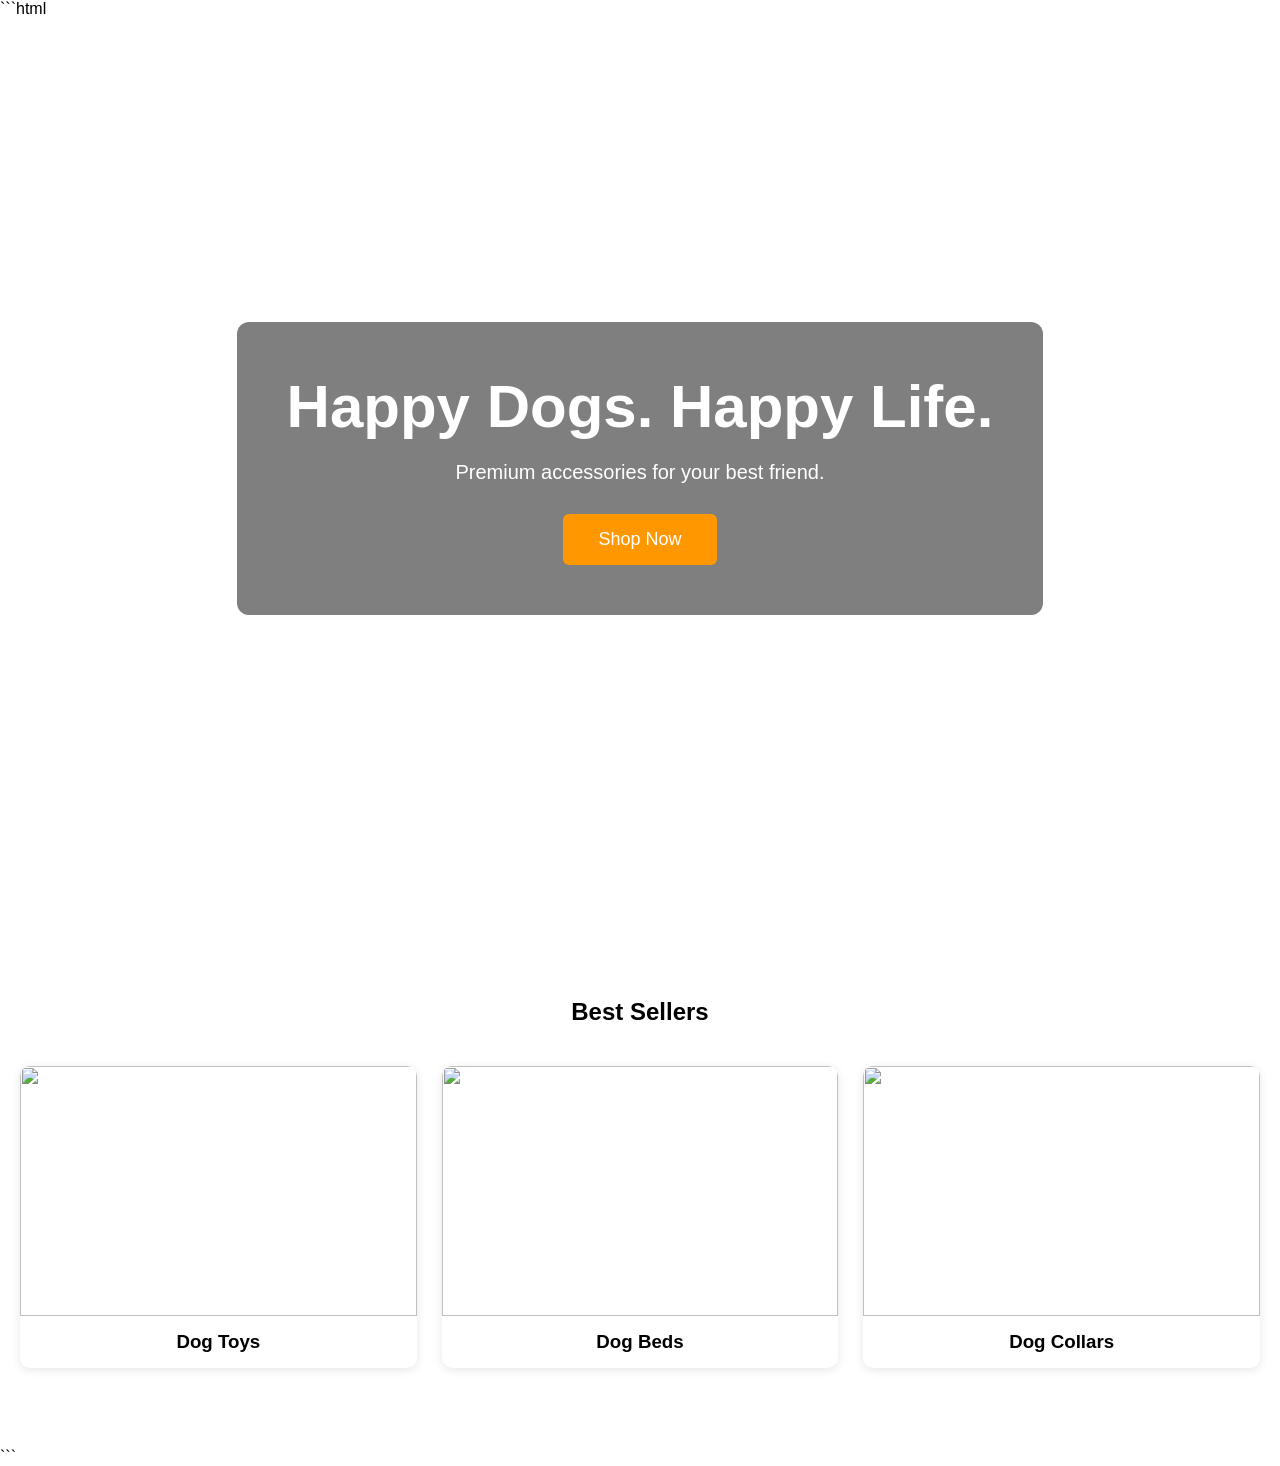
==== index.html @ 077e3bf2 "first commit" ====
```html
<!DOCTYPE html>
<html>
<head>
<meta charset="UTF-8">
<meta name="viewport" content="width=device-width, initial-scale=1.0">
<title>PawPerfect - Premium Dog Accessories</title>

<style>
*{
    margin:0;
    padding:0;
    box-sizing:border-box;
    font-family:Arial,sans-serif;
}

.hero{
    height:100vh;
    background:url('https://images.unsplash.com/photo-1517849845537-4d257902454a?w=1600') center/cover;
    display:flex;
    align-items:center;
    justify-content:center;
    text-align:center;
    color:white;
}

.overlay{
    background:rgba(0,0,0,.5);
    padding:50px;
    border-radius:12px;
}

h1{
    font-size:60px;
    margin-bottom:20px;
}

p{
    font-size:20px;
    margin-bottom:30px;
}

.btn{
    display:inline-block;
    padding:15px 35px;
    background:#ff9800;
    color:white;
    text-decoration:none;
    border-radius:6px;
    font-size:18px;
}

.products{
    padding:80px 20px;
    text-align:center;
}

.grid{
    display:grid;
    grid-template-columns:repeat(auto-fit,minmax(280px,1fr));
    gap:25px;
    margin-top:40px;
}

.card{
    box-shadow:0 2px 10px rgba(0,0,0,.1);
    border-radius:10px;
    overflow:hidden;
}

.card img{
    width:100%;
    height:250px;
    object-fit:cover;
}

.card h3{
    padding:15px;
}
</style>
</head>

<body>

<section class="hero">
    <div class="overlay">
        <h1>Happy Dogs. Happy Life.</h1>
        <p>Premium accessories for your best friend.</p>

        <!-- Replace with Shopify Product URL -->
        <a class="btn" href="https://YOURSTORE.myshopify.com/products/dog-bed">
            Shop Now
        </a>
    </div>
</section>

<section class="products">
    <h2>Best Sellers</h2>

    <div class="grid">

        <div class="card">
            <img src="https://images.unsplash.com/photo-1587300003388-59208cc962cb?w=800">
            <h3>Dog Toys</h3>
        </div>

        <div class="card">
            <img src="https://images.unsplash.com/photo-1518717758536-85ae29035b6d?w=800">
            <h3>Dog Beds</h3>
        </div>

        <div class="card">
            <img src="https://images.unsplash.com/photo-1548199973-03cce0bbc87b?w=800">
            <h3>Dog Collars</h3>
        </div>

    </div>
</section>

</body>
</html>
```
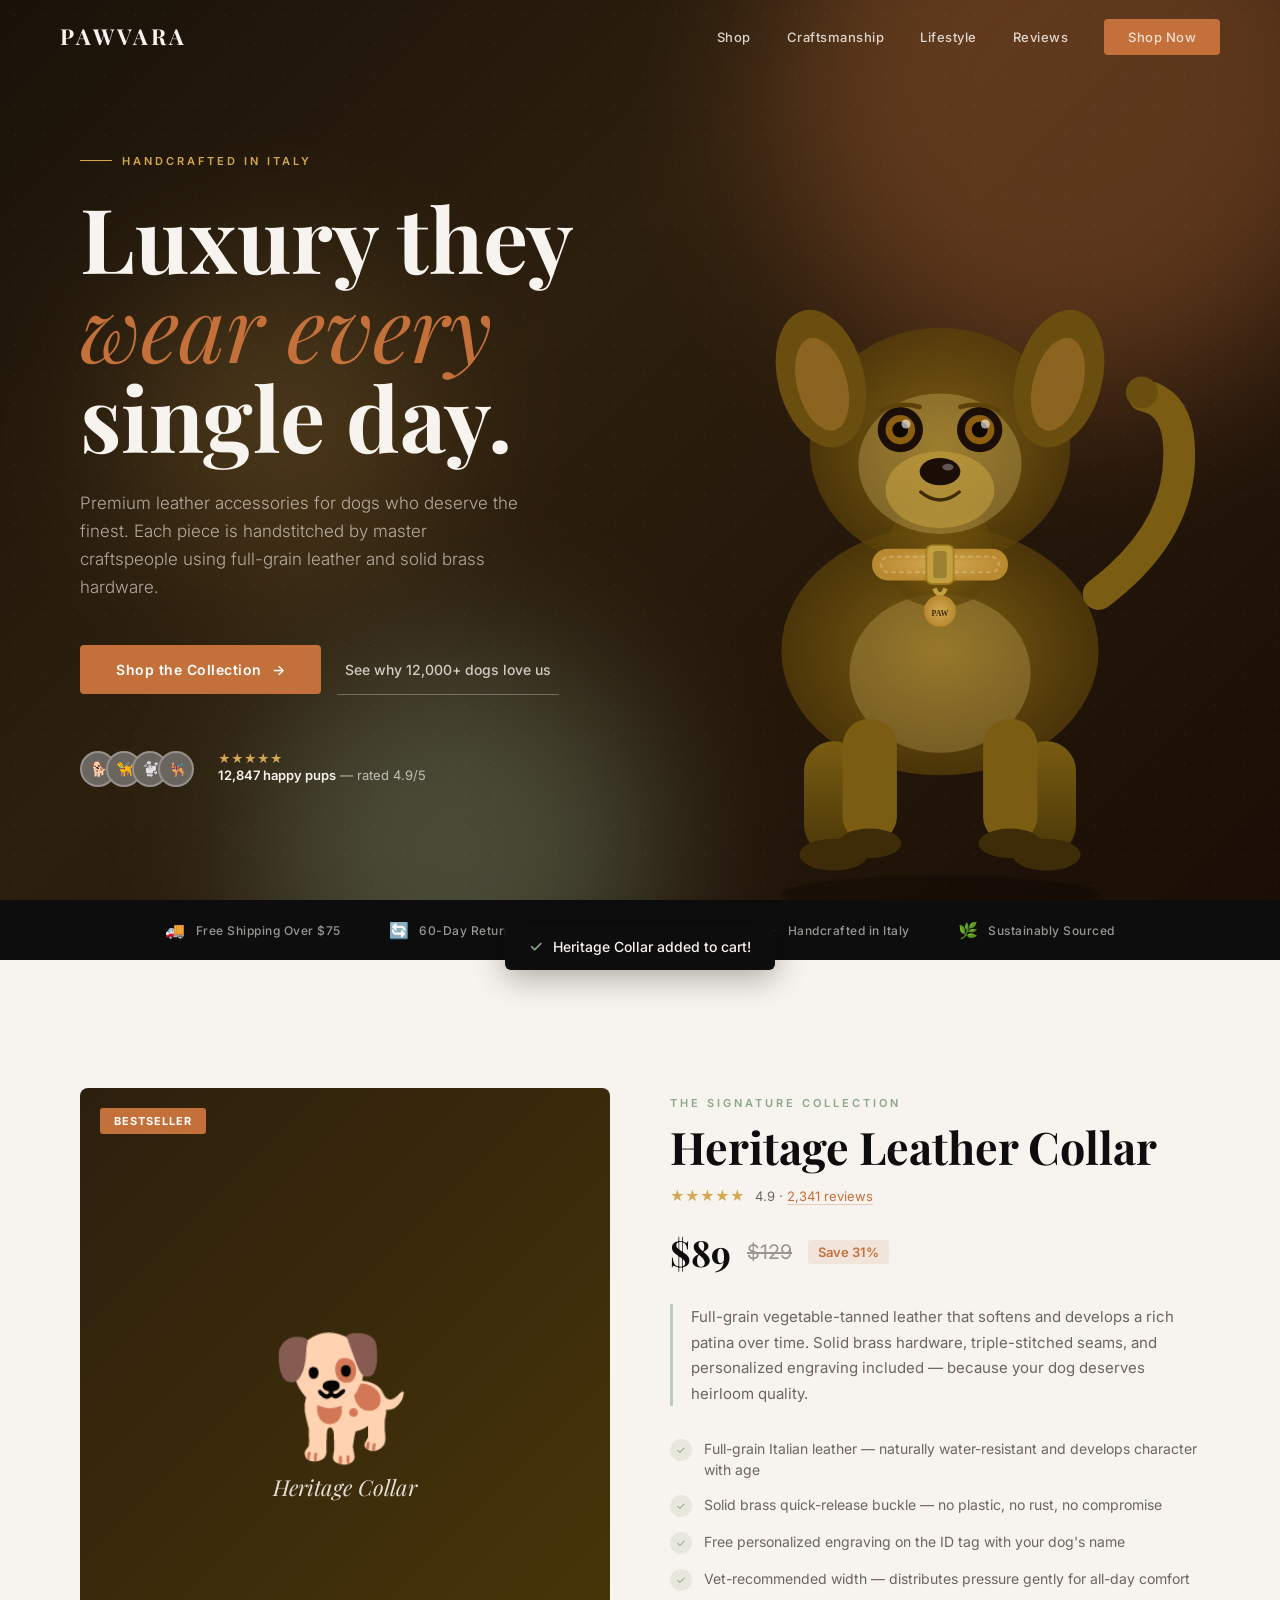
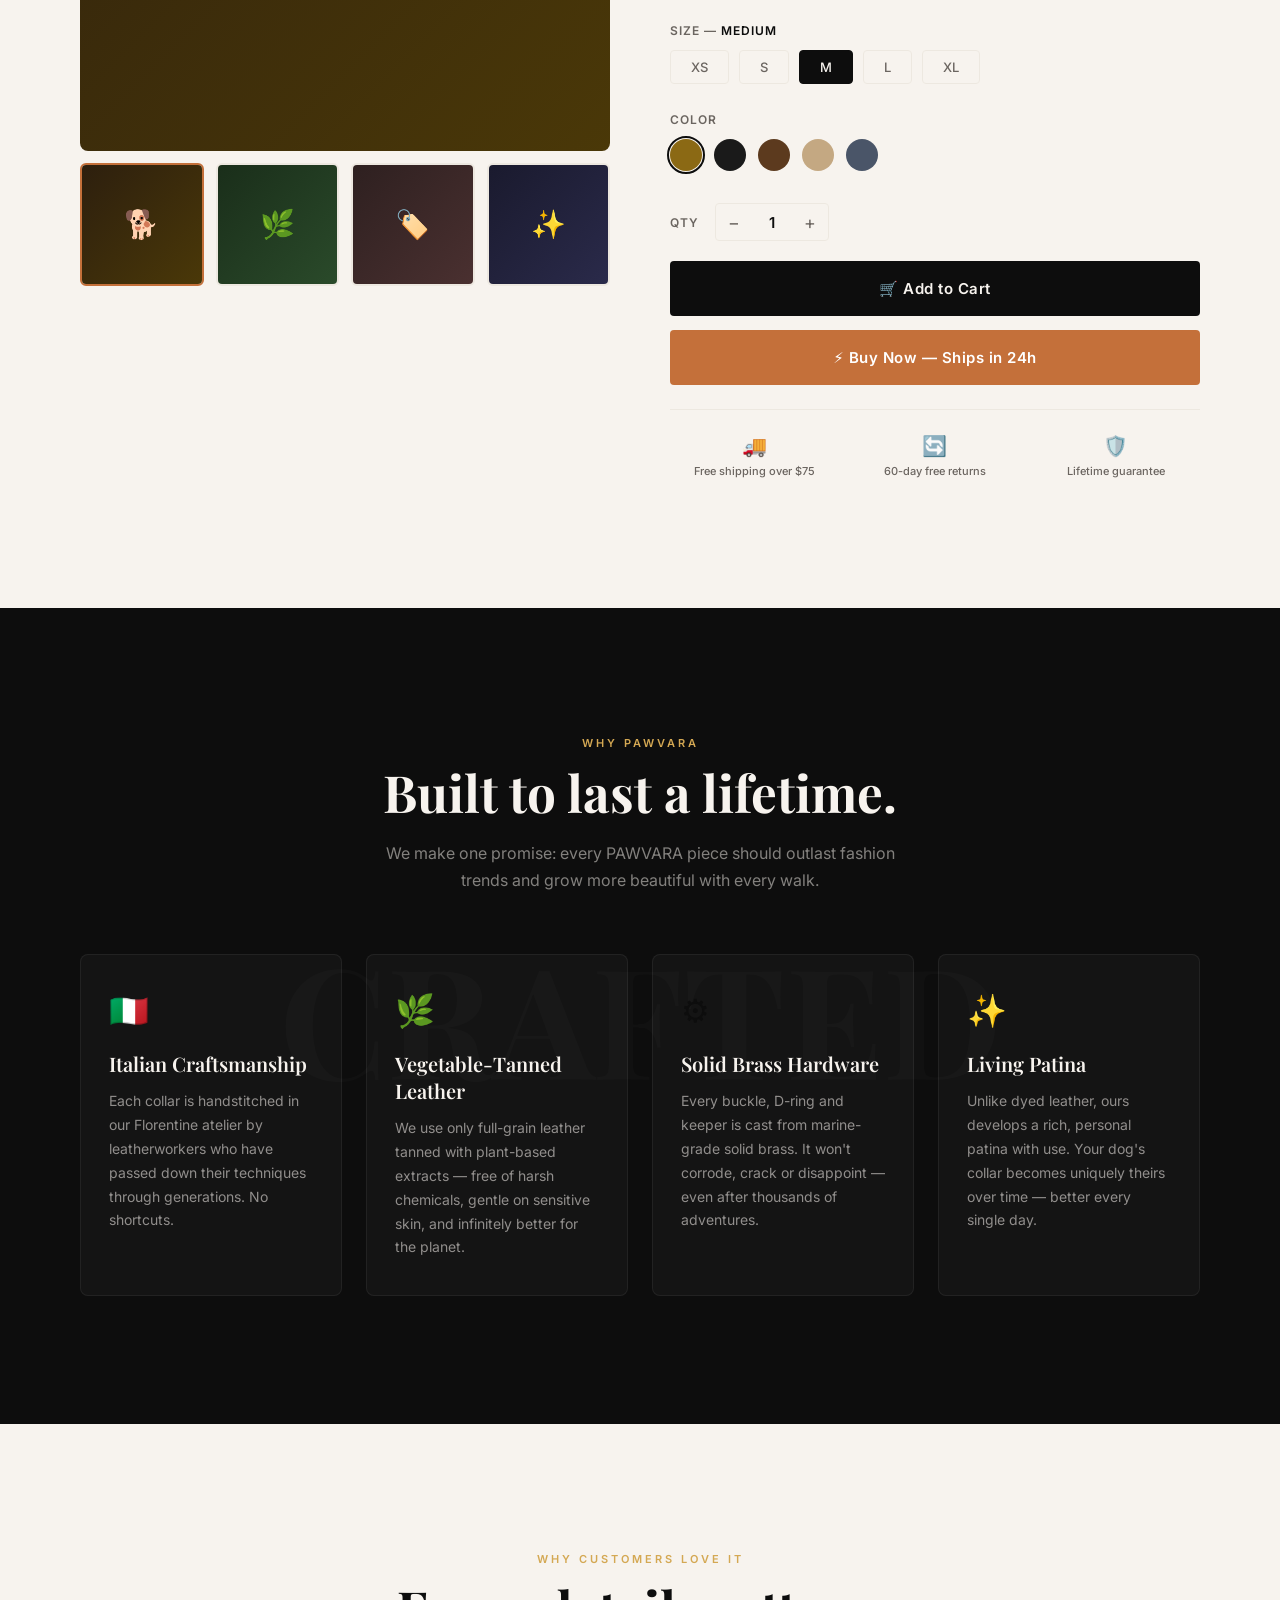
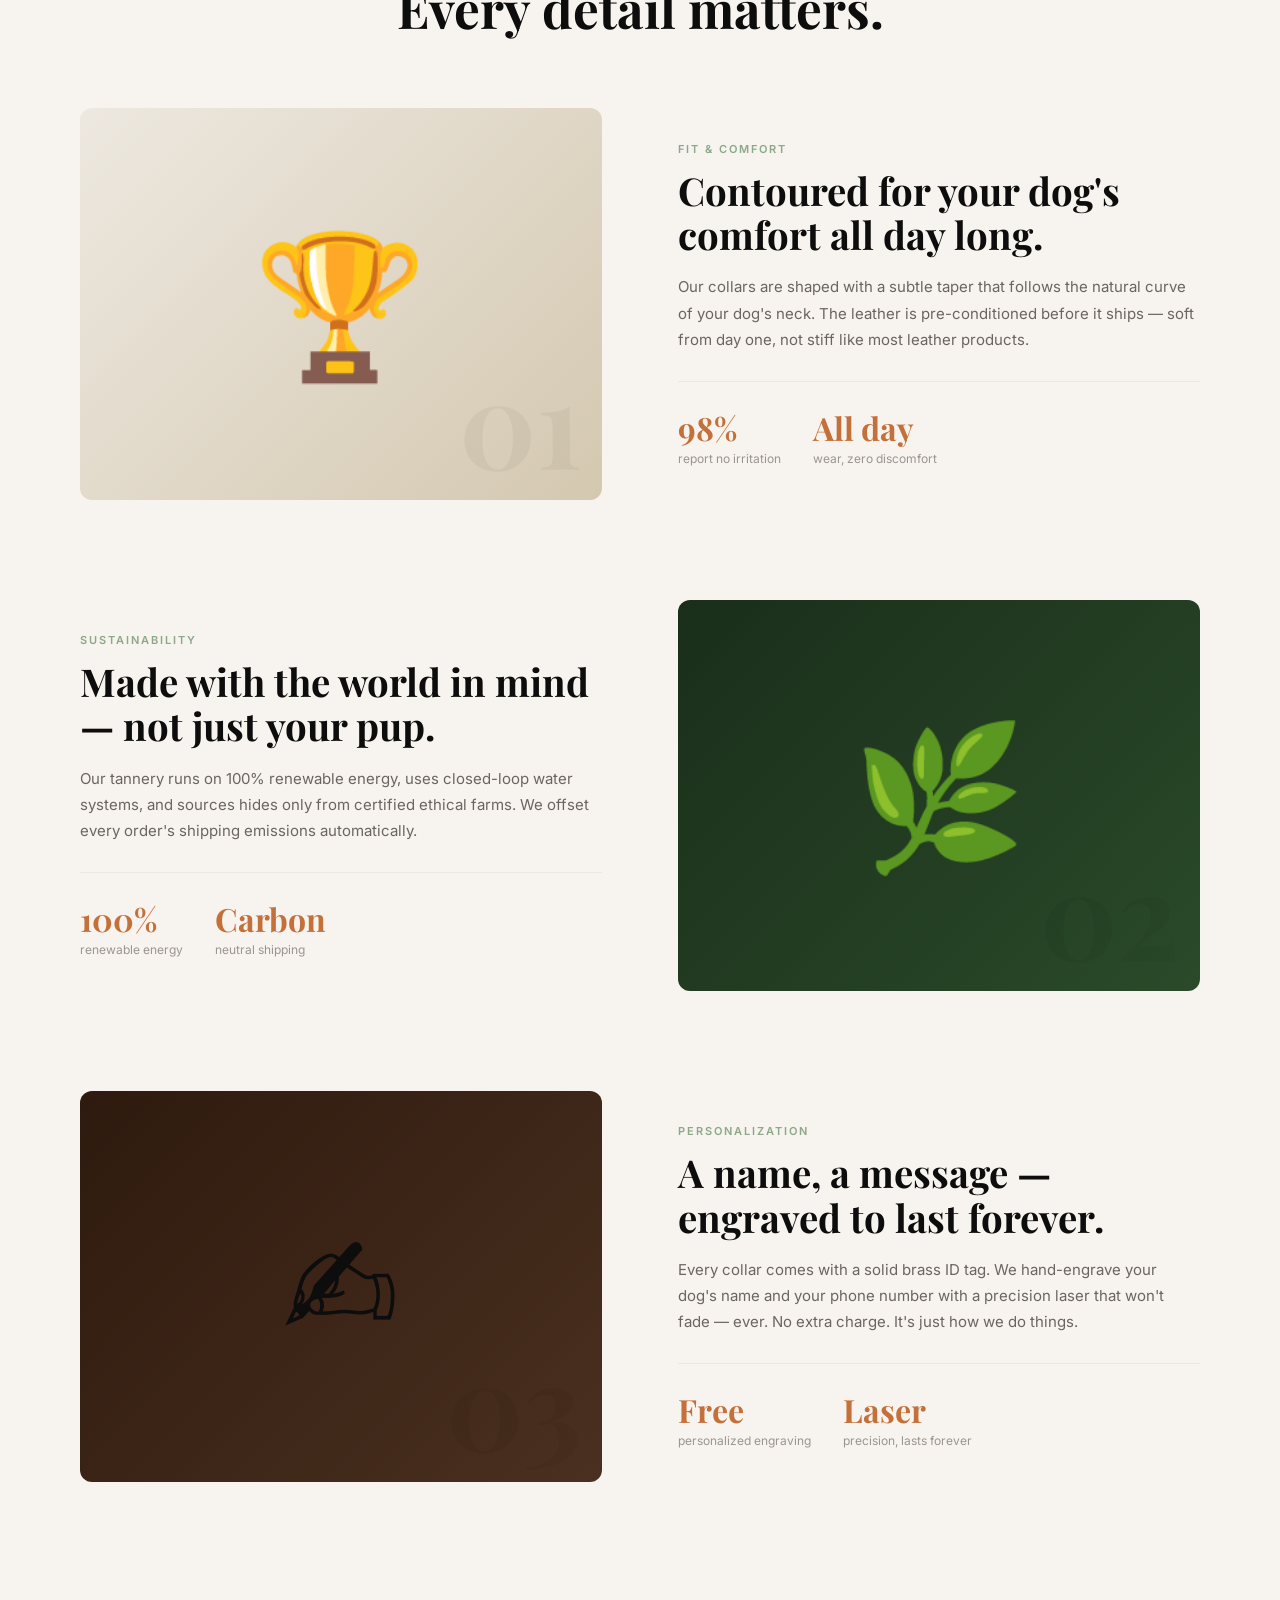
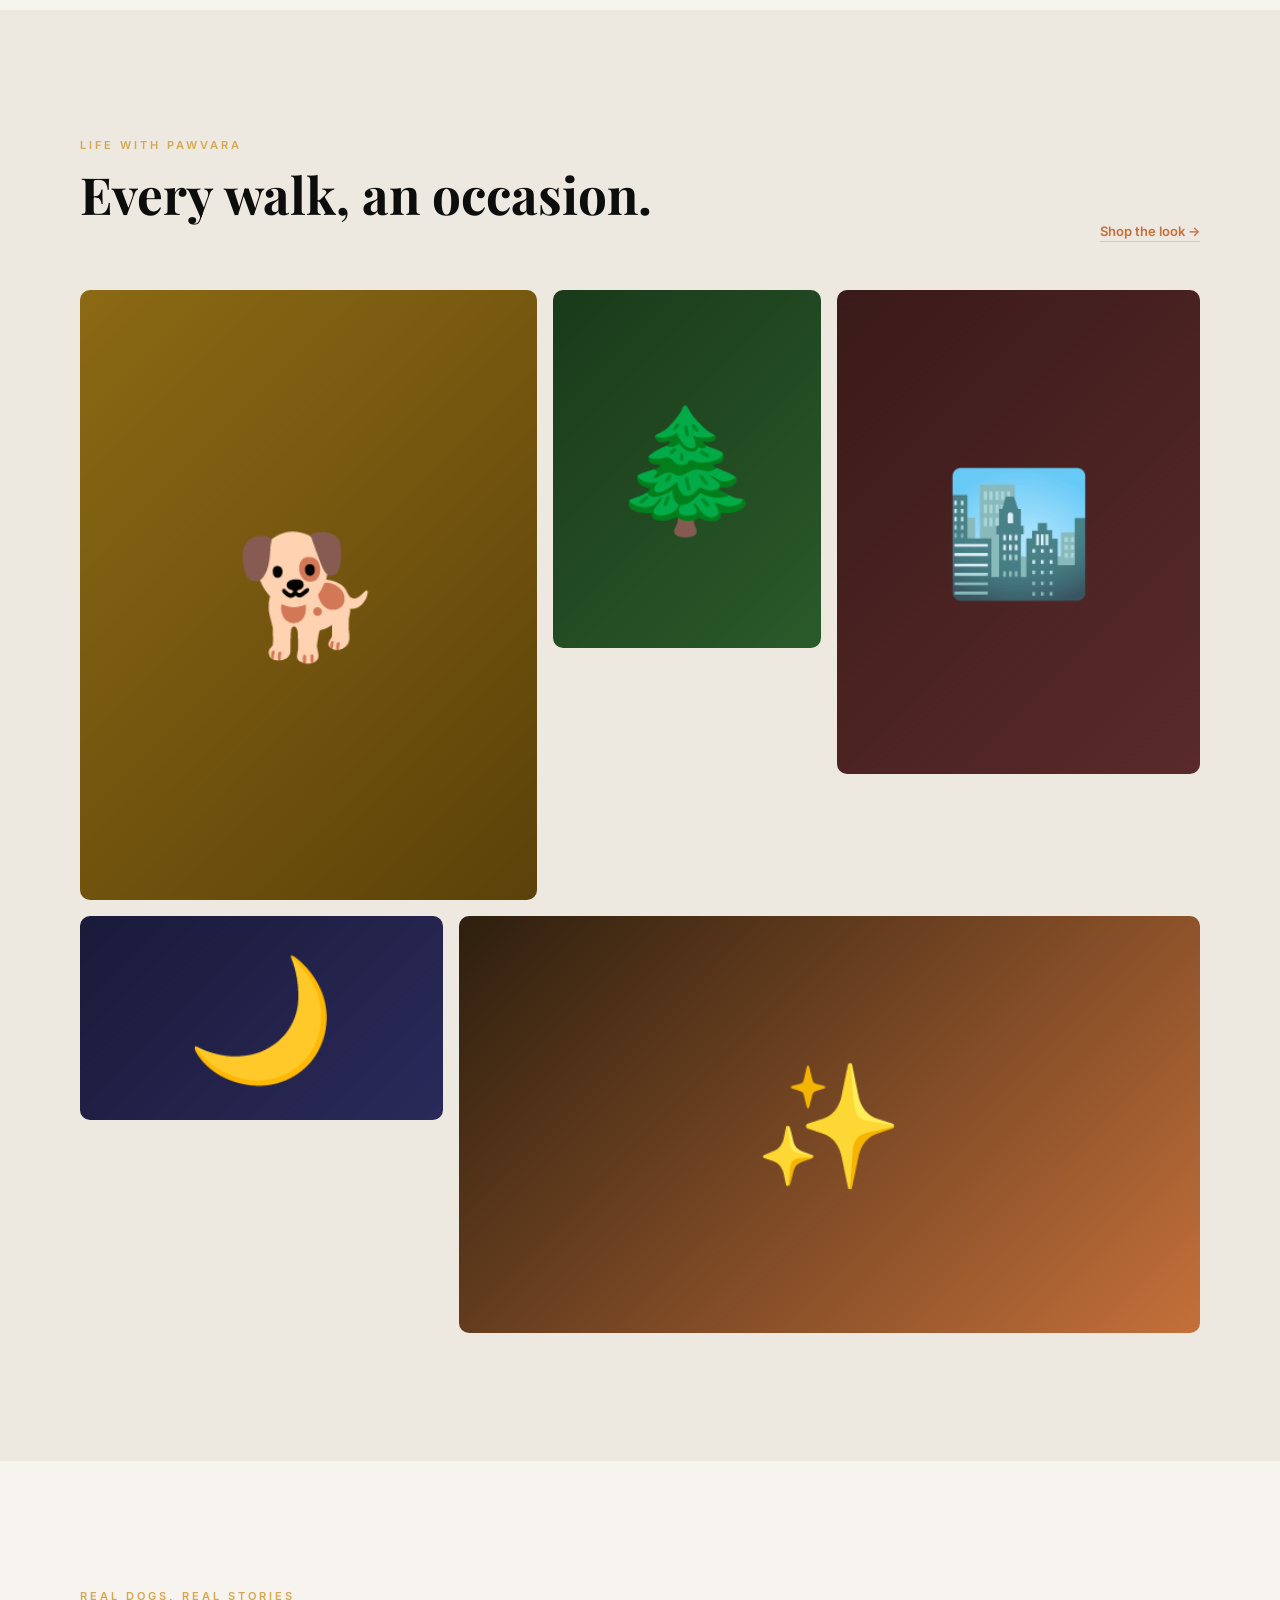
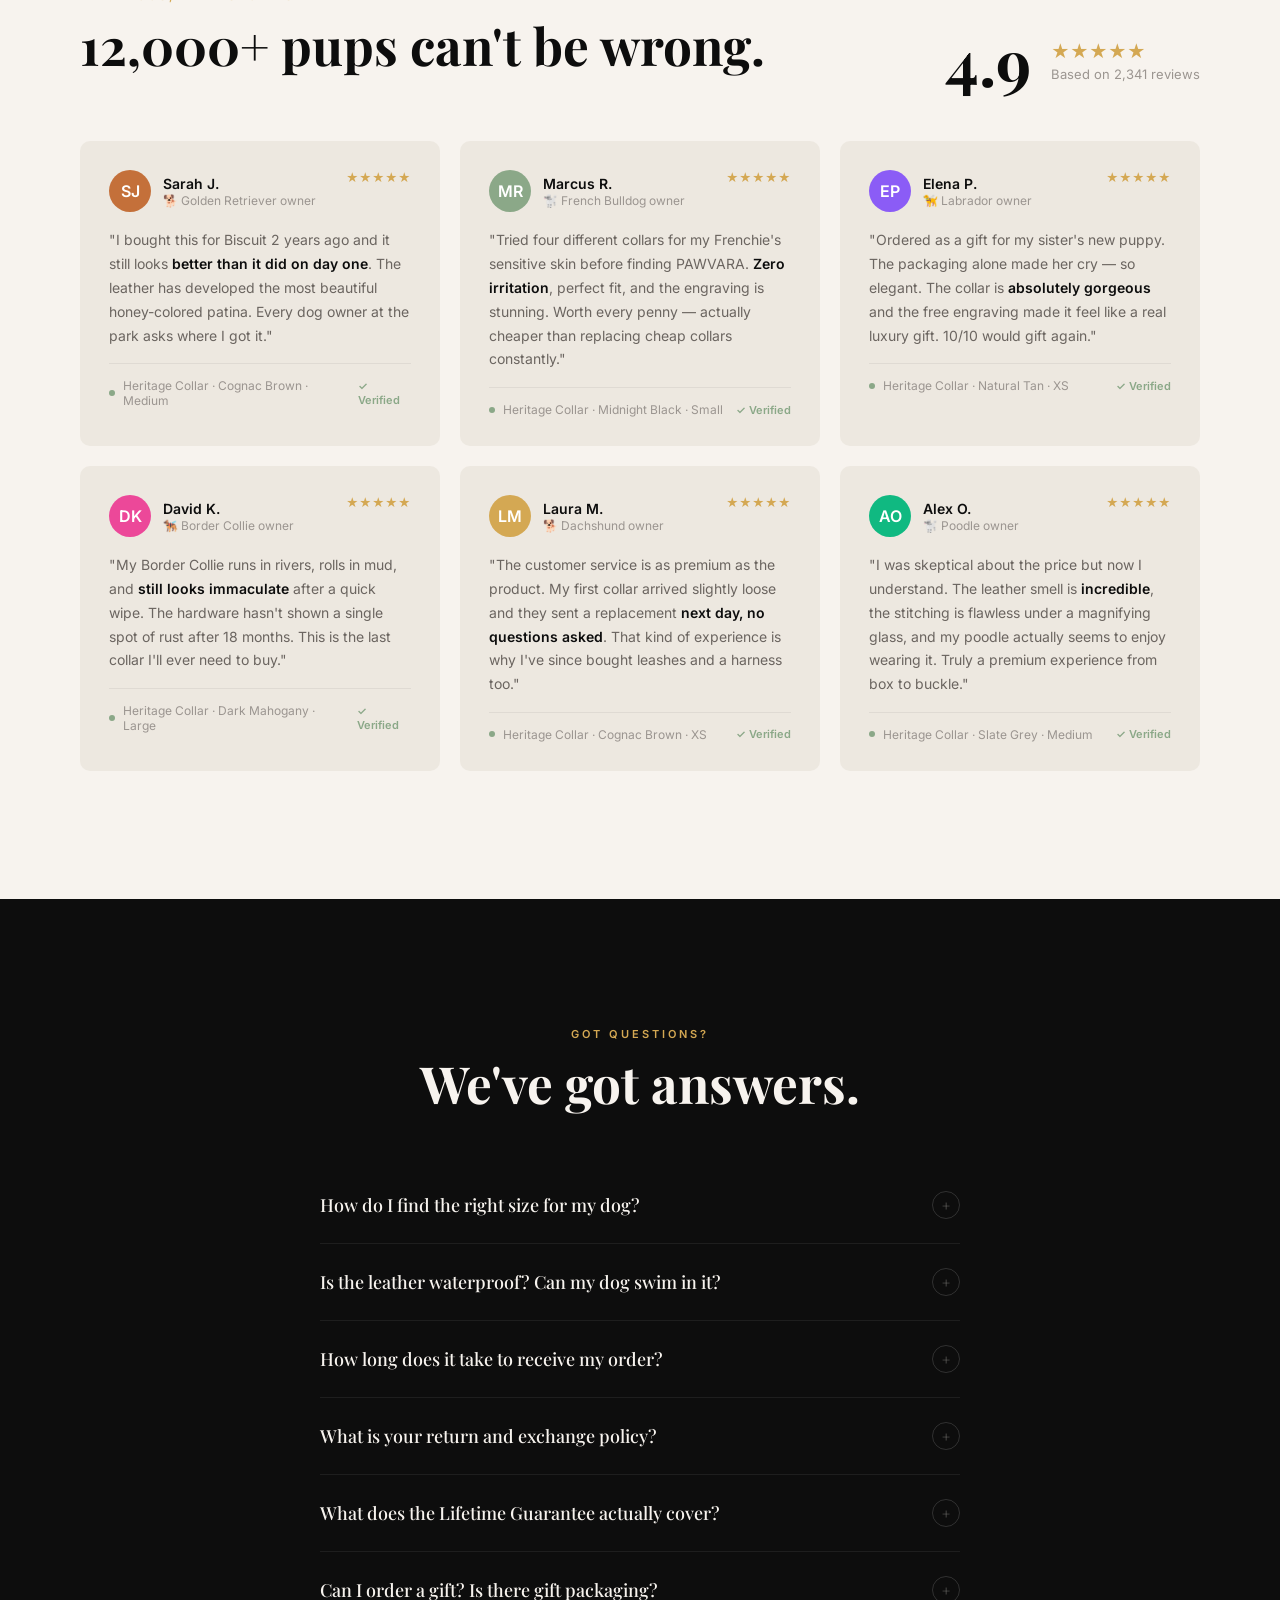
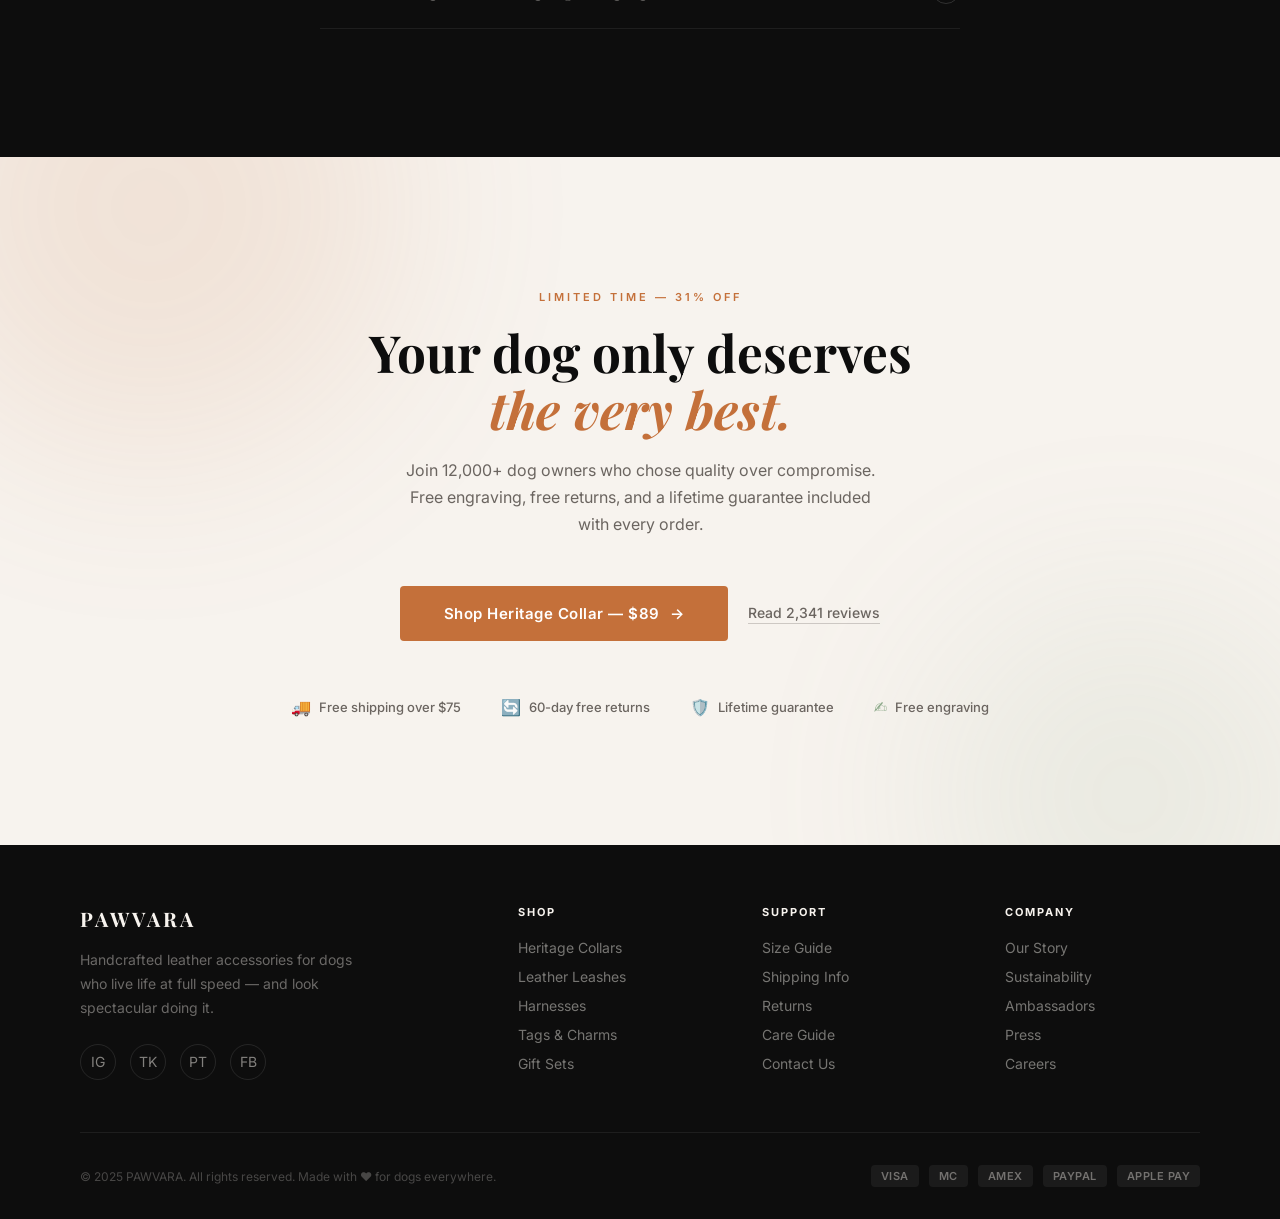
==== commit 5d59cc1b: "first commit" ====
--- a/index.html
+++ b/index.html
@@ -1,122 +1,2575 @@
-```html
 <!DOCTYPE html>
-<html>
+<html lang="en">
 <head>
 <meta charset="UTF-8">
 <meta name="viewport" content="width=device-width, initial-scale=1.0">
-<title>PawPerfect - Premium Dog Accessories</title>
-
+<title>PAWVARA — Premium Dog Accessories</title>
+<meta name="description" content="Handcrafted leather dog collars, leashes, and accessories for dogs who deserve the best. Shop PAWVARA's premium collection.">
+<link rel="preconnect" href="https://fonts.googleapis.com">
+<link rel="preconnect" href="https://fonts.gstatic.com" crossorigin>
+<link href="https://fonts.googleapis.com/css2?family=Playfair+Display:ital,wght@0,400;0,500;0,600;0,700;1,400;1,500&family=Inter:wght@300;400;500;600&display=swap" rel="stylesheet">
 <style>
-*{
-    margin:0;
-    padding:0;
-    box-sizing:border-box;
-    font-family:Arial,sans-serif;
-}
-
-.hero{
-    height:100vh;
-    background:url('https://images.unsplash.com/photo-1517849845537-4d257902454a?w=1600') center/cover;
-    display:flex;
-    align-items:center;
-    justify-content:center;
-    text-align:center;
-    color:white;
-}
-
-.overlay{
-    background:rgba(0,0,0,.5);
-    padding:50px;
-    border-radius:12px;
-}
-
-h1{
-    font-size:60px;
-    margin-bottom:20px;
-}
-
-p{
-    font-size:20px;
-    margin-bottom:30px;
-}
-
-.btn{
-    display:inline-block;
-    padding:15px 35px;
-    background:#ff9800;
-    color:white;
-    text-decoration:none;
-    border-radius:6px;
-    font-size:18px;
-}
-
-.products{
-    padding:80px 20px;
-    text-align:center;
-}
-
-.grid{
-    display:grid;
-    grid-template-columns:repeat(auto-fit,minmax(280px,1fr));
-    gap:25px;
-    margin-top:40px;
-}
-
-.card{
-    box-shadow:0 2px 10px rgba(0,0,0,.1);
-    border-radius:10px;
-    overflow:hidden;
-}
-
-.card img{
-    width:100%;
-    height:250px;
-    object-fit:cover;
-}
-
-.card h3{
-    padding:15px;
+/* ═══════════════════════════════════════════
+   TOKENS & RESET
+═══════════════════════════════════════════ */
+:root {
+  --obsidian: #0D0D0D;
+  --ivory: #F7F3EE;
+  --ivory-deep: #EDE8E0;
+  --sage: #8BA888;
+  --sage-light: #B8CFBA;
+  --amber: #C4703A;
+  --amber-light: #D4895C;
+  --gold: #D4A853;
+  --stone: #6B6560;
+  --stone-light: #9B9590;
+  --white: #FFFFFF;
+
+  --font-display: 'Playfair Display', Georgia, serif;
+  --font-body: 'Inter', system-ui, sans-serif;
+
+  --ease-out: cubic-bezier(0.16, 1, 0.3, 1);
+  --ease-in-out: cubic-bezier(0.45, 0, 0.55, 1);
+
+  --nav-h: 72px;
+  --section-pad: clamp(80px, 10vw, 140px);
+  --container: 1240px;
+  --gutter: clamp(20px, 5vw, 60px);
+}
+
+*, *::before, *::after { box-sizing: border-box; margin: 0; padding: 0; }
+
+html { scroll-behavior: smooth; font-size: 16px; }
+
+body {
+  font-family: var(--font-body);
+  background: var(--ivory);
+  color: var(--obsidian);
+  overflow-x: hidden;
+  -webkit-font-smoothing: antialiased;
+}
+
+img { display: block; max-width: 100%; }
+a { text-decoration: none; color: inherit; }
+button { border: none; cursor: pointer; font-family: var(--font-body); }
+ul { list-style: none; }
+
+.container {
+  max-width: var(--container);
+  margin: 0 auto;
+  padding: 0 var(--gutter);
+}
+
+/* ═══════════════════════════════════════════
+   SCROLL ANIMATIONS
+═══════════════════════════════════════════ */
+.reveal {
+  opacity: 0;
+  transform: translateY(40px);
+  transition: opacity 0.8s var(--ease-out), transform 0.8s var(--ease-out);
+}
+.reveal.revealed { opacity: 1; transform: translateY(0); }
+.reveal-delay-1 { transition-delay: 0.1s; }
+.reveal-delay-2 { transition-delay: 0.2s; }
+.reveal-delay-3 { transition-delay: 0.3s; }
+.reveal-delay-4 { transition-delay: 0.4s; }
+.reveal-left {
+  opacity: 0;
+  transform: translateX(-40px);
+  transition: opacity 0.9s var(--ease-out), transform 0.9s var(--ease-out);
+}
+.reveal-left.revealed { opacity: 1; transform: translateX(0); }
+.reveal-right {
+  opacity: 0;
+  transform: translateX(40px);
+  transition: opacity 0.9s var(--ease-out), transform 0.9s var(--ease-out);
+}
+.reveal-right.revealed { opacity: 1; transform: translateX(0); }
+.reveal-scale {
+  opacity: 0;
+  transform: scale(0.92);
+  transition: opacity 0.9s var(--ease-out), transform 0.9s var(--ease-out);
+}
+.reveal-scale.revealed { opacity: 1; transform: scale(1); }
+
+@media (prefers-reduced-motion: reduce) {
+  .reveal, .reveal-left, .reveal-right, .reveal-scale {
+    opacity: 1; transform: none; transition: none;
+  }
+}
+
+/* ═══════════════════════════════════════════
+   NAV
+═══════════════════════════════════════════ */
+.nav {
+  position: fixed;
+  top: 0; left: 0; right: 0;
+  height: var(--nav-h);
+  z-index: 100;
+  display: flex;
+  align-items: center;
+  padding: 0 var(--gutter);
+  transition: background 0.4s ease, box-shadow 0.4s ease;
+}
+.nav.scrolled {
+  background: rgba(247, 243, 238, 0.95);
+  backdrop-filter: blur(12px);
+  box-shadow: 0 1px 0 rgba(13,13,13,0.08);
+}
+.nav-inner {
+  width: 100%;
+  max-width: var(--container);
+  margin: 0 auto;
+  display: flex;
+  align-items: center;
+  justify-content: space-between;
+}
+.nav-logo {
+  font-family: var(--font-display);
+  font-size: 22px;
+  font-weight: 700;
+  letter-spacing: 3px;
+  color: var(--ivory);
+  transition: color 0.4s;
+}
+.nav.scrolled .nav-logo { color: var(--obsidian); }
+.nav-links {
+  display: flex;
+  gap: 36px;
+  align-items: center;
+}
+.nav-links a {
+  font-size: 13px;
+  font-weight: 500;
+  letter-spacing: 0.5px;
+  color: rgba(247,243,238,0.85);
+  transition: color 0.2s;
+}
+.nav.scrolled .nav-links a { color: var(--stone); }
+.nav-links a:hover { color: var(--amber); }
+.nav.scrolled .nav-links a:hover { color: var(--amber); }
+.nav-cta {
+  background: var(--amber);
+  color: var(--white);
+  padding: 10px 24px;
+  border-radius: 4px;
+  font-size: 13px;
+  font-weight: 600;
+  letter-spacing: 0.5px;
+  transition: background 0.2s, transform 0.2s;
+}
+.nav-cta:hover { background: var(--amber-light); transform: translateY(-1px); color: var(--white); }
+.nav-hamburger {
+  display: none;
+  flex-direction: column;
+  gap: 5px;
+  background: none;
+  padding: 4px;
+}
+.nav-hamburger span {
+  display: block;
+  width: 22px;
+  height: 2px;
+  background: var(--ivory);
+  transition: background 0.4s, transform 0.3s;
+  border-radius: 2px;
+}
+.nav.scrolled .nav-hamburger span { background: var(--obsidian); }
+
+/* Mobile nav drawer */
+.nav-drawer {
+  position: fixed;
+  top: 0; right: -100%;
+  width: min(320px, 85vw);
+  height: 100vh;
+  background: var(--ivory);
+  z-index: 200;
+  padding: 80px 40px 40px;
+  display: flex;
+  flex-direction: column;
+  gap: 32px;
+  transition: right 0.4s var(--ease-out);
+  box-shadow: -4px 0 40px rgba(0,0,0,0.15);
+}
+.nav-drawer.open { right: 0; }
+.nav-drawer a {
+  font-family: var(--font-display);
+  font-size: 22px;
+  font-weight: 500;
+  color: var(--obsidian);
+  border-bottom: 1px solid var(--ivory-deep);
+  padding-bottom: 16px;
+}
+.nav-overlay {
+  position: fixed;
+  inset: 0;
+  background: rgba(0,0,0,0.5);
+  z-index: 150;
+  opacity: 0;
+  pointer-events: none;
+  transition: opacity 0.3s;
+}
+.nav-overlay.active { opacity: 1; pointer-events: all; }
+.drawer-close {
+  position: absolute;
+  top: 24px; right: 24px;
+  background: none;
+  font-size: 24px;
+  color: var(--stone);
+  line-height: 1;
+}
+
+@media (max-width: 768px) {
+  .nav-links { display: none; }
+  .nav-hamburger { display: flex; }
+}
+
+/* ═══════════════════════════════════════════
+   HERO
+═══════════════════════════════════════════ */
+.hero {
+  position: relative;
+  height: 100vh;
+  min-height: 640px;
+  display: flex;
+  align-items: center;
+  overflow: hidden;
+}
+.hero-bg {
+  position: absolute;
+  inset: 0;
+  background: linear-gradient(135deg, #1a1209 0%, #2d1f0e 40%, #1a0e06 100%);
+}
+/* Animated gradient orbs */
+.hero-orb {
+  position: absolute;
+  border-radius: 50%;
+  filter: blur(80px);
+  opacity: 0.35;
+  animation: float 8s ease-in-out infinite;
+}
+.hero-orb-1 {
+  width: 600px; height: 600px;
+  background: var(--amber);
+  top: -200px; right: -100px;
+  animation-delay: 0s;
+}
+.hero-orb-2 {
+  width: 400px; height: 400px;
+  background: var(--sage);
+  bottom: -150px; left: 20%;
+  animation-delay: -3s;
+}
+.hero-orb-3 {
+  width: 300px; height: 300px;
+  background: var(--gold);
+  top: 30%; left: 10%;
+  animation-delay: -5s;
+  opacity: 0.2;
+}
+@keyframes float {
+  0%, 100% { transform: translateY(0) scale(1); }
+  50% { transform: translateY(-30px) scale(1.05); }
+}
+
+/* Dog silhouette illustration */
+.hero-illustration {
+  position: absolute;
+  right: 0;
+  bottom: 0;
+  width: min(55%, 680px);
+  height: 90%;
+  overflow: hidden;
+  opacity: 0;
+  transform: translateX(30px);
+  animation: heroImgIn 1.2s 0.4s var(--ease-out) forwards;
+}
+@keyframes heroImgIn {
+  to { opacity: 1; transform: translateX(0); }
+}
+.hero-dog-scene {
+  width: 100%;
+  height: 100%;
+  position: relative;
+}
+/* SVG illustration of a dog */
+.hero-illustration svg {
+  width: 100%;
+  height: 100%;
+  object-fit: contain;
+}
+
+/* Mesh texture overlay */
+.hero-mesh {
+  position: absolute;
+  inset: 0;
+  background-image: radial-gradient(rgba(255,255,255,0.03) 1px, transparent 1px);
+  background-size: 30px 30px;
+  pointer-events: none;
+}
+
+.hero-content {
+  position: relative;
+  z-index: 2;
+  padding: calc(var(--nav-h) + 20px) var(--gutter) 60px;
+  width: 100%;
+  max-width: var(--container);
+  margin: 0 auto;
+}
+.hero-eyebrow {
+  display: inline-flex;
+  align-items: center;
+  gap: 10px;
+  font-size: 11px;
+  font-weight: 600;
+  letter-spacing: 3px;
+  text-transform: uppercase;
+  color: var(--gold);
+  margin-bottom: 24px;
+  opacity: 0;
+  animation: fadeUp 0.8s 0.5s var(--ease-out) forwards;
+}
+.hero-eyebrow::before {
+  content: '';
+  display: block;
+  width: 32px;
+  height: 1px;
+  background: var(--gold);
+}
+.hero-headline {
+  font-family: var(--font-display);
+  font-size: clamp(48px, 7vw, 96px);
+  font-weight: 700;
+  line-height: 1.0;
+  color: var(--ivory);
+  max-width: 680px;
+  margin-bottom: 28px;
+  opacity: 0;
+  animation: fadeUp 0.9s 0.65s var(--ease-out) forwards;
+}
+.hero-headline em {
+  font-style: italic;
+  color: var(--amber);
+  font-weight: 400;
+}
+.hero-sub {
+  font-size: 17px;
+  line-height: 1.65;
+  color: rgba(247,243,238,0.65);
+  max-width: 440px;
+  margin-bottom: 44px;
+  font-weight: 300;
+  opacity: 0;
+  animation: fadeUp 0.9s 0.8s var(--ease-out) forwards;
+}
+.hero-actions {
+  display: flex;
+  gap: 16px;
+  align-items: center;
+  flex-wrap: wrap;
+  opacity: 0;
+  animation: fadeUp 0.9s 0.95s var(--ease-out) forwards;
+}
+.btn-primary {
+  display: inline-flex;
+  align-items: center;
+  gap: 10px;
+  background: var(--amber);
+  color: var(--white);
+  padding: 16px 36px;
+  border-radius: 4px;
+  font-size: 14px;
+  font-weight: 600;
+  letter-spacing: 0.5px;
+  transition: background 0.25s, transform 0.25s, box-shadow 0.25s;
+  position: relative;
+  overflow: hidden;
+}
+.btn-primary::after {
+  content: '';
+  position: absolute;
+  inset: 0;
+  background: linear-gradient(90deg, transparent, rgba(255,255,255,0.15), transparent);
+  transform: translateX(-100%);
+  transition: transform 0.5s;
+}
+.btn-primary:hover::after { transform: translateX(100%); }
+.btn-primary:hover {
+  background: var(--amber-light);
+  transform: translateY(-2px);
+  box-shadow: 0 12px 40px rgba(196, 112, 58, 0.4);
+}
+.btn-primary .btn-arrow {
+  transition: transform 0.25s;
+}
+.btn-primary:hover .btn-arrow { transform: translateX(4px); }
+
+.btn-ghost {
+  display: inline-flex;
+  align-items: center;
+  gap: 8px;
+  color: rgba(247,243,238,0.8);
+  font-size: 14px;
+  font-weight: 500;
+  padding: 16px 8px;
+  border-bottom: 1px solid rgba(247,243,238,0.3);
+  transition: color 0.2s, border-color 0.2s;
+}
+.btn-ghost:hover { color: var(--ivory); border-color: var(--ivory); }
+
+.hero-proof {
+  margin-top: 56px;
+  display: flex;
+  align-items: center;
+  gap: 24px;
+  opacity: 0;
+  animation: fadeUp 0.9s 1.1s var(--ease-out) forwards;
+}
+.proof-avatars {
+  display: flex;
+}
+.proof-avatar {
+  width: 36px;
+  height: 36px;
+  border-radius: 50%;
+  border: 2px solid rgba(247,243,238,0.3);
+  margin-left: -10px;
+  overflow: hidden;
+  background: var(--stone);
+  display: flex;
+  align-items: center;
+  justify-content: center;
+  font-size: 14px;
+}
+.proof-avatar:first-child { margin-left: 0; }
+.proof-text {
+  font-size: 13px;
+  color: rgba(247,243,238,0.7);
+  line-height: 1.5;
+}
+.proof-text strong { color: var(--ivory); font-weight: 600; }
+.proof-stars {
+  display: flex;
+  gap: 2px;
+  color: var(--gold);
+  font-size: 12px;
+}
+
+.hero-scroll-hint {
+  position: absolute;
+  bottom: 32px;
+  left: 50%;
+  transform: translateX(-50%);
+  display: flex;
+  flex-direction: column;
+  align-items: center;
+  gap: 8px;
+  color: rgba(247,243,238,0.4);
+  font-size: 10px;
+  letter-spacing: 2px;
+  text-transform: uppercase;
+  animation: scrollHint 2s 1.5s ease-in-out infinite;
+  opacity: 0;
+}
+@keyframes scrollHint {
+  0%, 100% { opacity: 0; transform: translateX(-50%) translateY(0); }
+  30%, 70% { opacity: 1; }
+  100% { transform: translateX(-50%) translateY(8px); }
+}
+.scroll-line {
+  width: 1px;
+  height: 40px;
+  background: linear-gradient(to bottom, rgba(247,243,238,0.4), transparent);
+  animation: scrollLine 2s ease-in-out infinite;
+}
+@keyframes scrollLine {
+  0% { transform: scaleY(0); transform-origin: top; }
+  50% { transform: scaleY(1); transform-origin: top; }
+  51% { transform-origin: bottom; }
+  100% { transform: scaleY(0); transform-origin: bottom; }
+}
+
+@keyframes fadeUp {
+  from { opacity: 0; transform: translateY(24px); }
+  to { opacity: 1; transform: translateY(0); }
+}
+
+/* ═══════════════════════════════════════════
+   TRUST BAR
+═══════════════════════════════════════════ */
+.trust-bar {
+  background: var(--obsidian);
+  padding: 20px var(--gutter);
+  overflow: hidden;
+}
+.trust-bar-inner {
+  display: flex;
+  gap: 48px;
+  justify-content: center;
+  align-items: center;
+  flex-wrap: wrap;
+}
+.trust-item {
+  display: flex;
+  align-items: center;
+  gap: 10px;
+  white-space: nowrap;
+  color: rgba(247,243,238,0.6);
+  font-size: 12px;
+  font-weight: 500;
+  letter-spacing: 0.5px;
+}
+.trust-item-icon {
+  font-size: 16px;
+  color: var(--gold);
+}
+
+/* ═══════════════════════════════════════════
+   PRODUCT SECTION
+═══════════════════════════════════════════ */
+.product-section {
+  padding: var(--section-pad) 0;
+  background: var(--ivory);
+}
+.product-grid {
+  display: grid;
+  grid-template-columns: 1fr 1fr;
+  gap: 60px;
+  align-items: start;
+  max-width: var(--container);
+  margin: 0 auto;
+  padding: 0 var(--gutter);
+}
+/* Gallery */
+.product-gallery {
+  position: sticky;
+  top: calc(var(--nav-h) + 20px);
+}
+.gallery-main {
+  position: relative;
+  border-radius: 8px;
+  overflow: hidden;
+  background: var(--ivory-deep);
+  aspect-ratio: 4/5;
+  cursor: zoom-in;
+}
+.gallery-main-img {
+  width: 100%;
+  height: 100%;
+  object-fit: cover;
+  transition: transform 0.6s var(--ease-out), opacity 0.4s;
+}
+.gallery-main:hover .gallery-main-img { transform: scale(1.03); }
+.gallery-badge {
+  position: absolute;
+  top: 20px; left: 20px;
+  background: var(--amber);
+  color: var(--white);
+  font-size: 11px;
+  font-weight: 700;
+  letter-spacing: 1px;
+  text-transform: uppercase;
+  padding: 6px 14px;
+  border-radius: 3px;
+}
+.gallery-thumbs {
+  display: grid;
+  grid-template-columns: repeat(4, 1fr);
+  gap: 12px;
+  margin-top: 12px;
+}
+.gallery-thumb {
+  aspect-ratio: 1;
+  border-radius: 6px;
+  overflow: hidden;
+  cursor: pointer;
+  border: 2px solid transparent;
+  transition: border-color 0.2s, transform 0.2s;
+  background: var(--ivory-deep);
+}
+.gallery-thumb.active { border-color: var(--amber); }
+.gallery-thumb:hover { transform: translateY(-2px); }
+.gallery-thumb-img {
+  width: 100%;
+  height: 100%;
+  object-fit: cover;
+  transition: transform 0.3s;
+}
+.gallery-thumb:hover .gallery-thumb-img { transform: scale(1.05); }
+
+/* Product info */
+.product-info { padding-top: 8px; }
+.product-category {
+  font-size: 11px;
+  font-weight: 600;
+  letter-spacing: 3px;
+  text-transform: uppercase;
+  color: var(--sage);
+  margin-bottom: 12px;
+}
+.product-name {
+  font-family: var(--font-display);
+  font-size: clamp(32px, 3.5vw, 48px);
+  font-weight: 700;
+  line-height: 1.1;
+  color: var(--obsidian);
+  margin-bottom: 16px;
+}
+.product-rating {
+  display: flex;
+  align-items: center;
+  gap: 10px;
+  margin-bottom: 24px;
+}
+.stars { display: flex; gap: 3px; color: var(--gold); font-size: 14px; }
+.rating-count { font-size: 13px; color: var(--stone); }
+.rating-count a { color: var(--amber); border-bottom: 1px solid rgba(196,112,58,0.3); }
+.product-price-row {
+  display: flex;
+  align-items: center;
+  gap: 16px;
+  margin-bottom: 28px;
+}
+.price-current {
+  font-family: var(--font-display);
+  font-size: 36px;
+  font-weight: 700;
+  color: var(--obsidian);
+}
+.price-original {
+  font-size: 20px;
+  color: var(--stone-light);
+  text-decoration: line-through;
+}
+.price-save {
+  font-size: 13px;
+  font-weight: 600;
+  color: var(--amber);
+  background: rgba(196,112,58,0.1);
+  padding: 4px 10px;
+  border-radius: 3px;
+}
+.product-desc {
+  font-size: 15px;
+  line-height: 1.7;
+  color: var(--stone);
+  margin-bottom: 32px;
+  border-left: 3px solid var(--sage-light);
+  padding-left: 18px;
+}
+
+/* Variant selectors */
+.variant-label {
+  font-size: 12px;
+  font-weight: 600;
+  letter-spacing: 1px;
+  text-transform: uppercase;
+  color: var(--stone);
+  margin-bottom: 12px;
+}
+.size-options {
+  display: flex;
+  gap: 10px;
+  flex-wrap: wrap;
+  margin-bottom: 28px;
+}
+.size-btn {
+  padding: 8px 20px;
+  border: 1.5px solid var(--ivory-deep);
+  border-radius: 4px;
+  background: none;
+  font-size: 13px;
+  font-weight: 500;
+  color: var(--stone);
+  transition: all 0.2s;
+  cursor: pointer;
+}
+.size-btn:hover { border-color: var(--obsidian); color: var(--obsidian); }
+.size-btn.active {
+  border-color: var(--obsidian);
+  background: var(--obsidian);
+  color: var(--ivory);
+}
+.color-options {
+  display: flex;
+  gap: 12px;
+  margin-bottom: 32px;
+}
+.color-btn {
+  width: 32px; height: 32px;
+  border-radius: 50%;
+  border: none;
+  cursor: pointer;
+  position: relative;
+  transition: transform 0.2s;
+}
+.color-btn::after {
+  content: '';
+  position: absolute;
+  inset: -3px;
+  border-radius: 50%;
+  border: 2px solid transparent;
+  transition: border-color 0.2s;
+}
+.color-btn:hover { transform: scale(1.1); }
+.color-btn.active::after { border-color: var(--obsidian); }
+
+.add-to-cart {
+  width: 100%;
+  background: var(--obsidian);
+  color: var(--ivory);
+  padding: 18px 32px;
+  border-radius: 4px;
+  font-size: 15px;
+  font-weight: 600;
+  letter-spacing: 0.5px;
+  display: flex;
+  align-items: center;
+  justify-content: center;
+  gap: 12px;
+  transition: background 0.25s, transform 0.25s, box-shadow 0.25s;
+  position: relative;
+  overflow: hidden;
+  margin-bottom: 14px;
+}
+.add-to-cart::after {
+  content: '';
+  position: absolute;
+  inset: 0;
+  background: linear-gradient(90deg, transparent, rgba(255,255,255,0.08), transparent);
+  transform: translateX(-100%);
+  transition: transform 0.5s;
+}
+.add-to-cart:hover::after { transform: translateX(100%); }
+.add-to-cart:hover {
+  background: #1f1f1f;
+  transform: translateY(-2px);
+  box-shadow: 0 12px 40px rgba(13, 13, 13, 0.3);
+}
+.add-to-cart:active { transform: translateY(0); }
+
+.buy-now {
+  width: 100%;
+  background: var(--amber);
+  color: var(--white);
+  padding: 18px 32px;
+  border-radius: 4px;
+  font-size: 15px;
+  font-weight: 600;
+  letter-spacing: 0.5px;
+  display: flex;
+  align-items: center;
+  justify-content: center;
+  gap: 12px;
+  transition: background 0.25s, transform 0.25s, box-shadow 0.25s;
+  position: relative;
+  overflow: hidden;
+  margin-bottom: 24px;
+}
+.buy-now:hover {
+  background: var(--amber-light);
+  transform: translateY(-2px);
+  box-shadow: 0 12px 40px rgba(196,112,58,0.35);
+}
+.product-trust {
+  display: grid;
+  grid-template-columns: repeat(3, 1fr);
+  gap: 12px;
+  padding-top: 24px;
+  border-top: 1px solid var(--ivory-deep);
+}
+.ptrust-item {
+  display: flex;
+  flex-direction: column;
+  align-items: center;
+  gap: 6px;
+  text-align: center;
+}
+.ptrust-icon { font-size: 20px; }
+.ptrust-text {
+  font-size: 11px;
+  color: var(--stone);
+  line-height: 1.4;
+  font-weight: 500;
+}
+
+/* Highlights */
+.product-highlights {
+  display: flex;
+  flex-direction: column;
+  gap: 14px;
+  margin-bottom: 32px;
+}
+.highlight-item {
+  display: flex;
+  align-items: flex-start;
+  gap: 12px;
+  font-size: 14px;
+  color: var(--stone);
+  line-height: 1.5;
+}
+.highlight-icon {
+  width: 22px;
+  height: 22px;
+  border-radius: 50%;
+  background: rgba(139, 168, 136, 0.15);
+  display: flex;
+  align-items: center;
+  justify-content: center;
+  font-size: 11px;
+  flex-shrink: 0;
+  margin-top: 1px;
+  color: var(--sage);
+}
+
+@media (max-width: 900px) {
+  .product-grid { grid-template-columns: 1fr; gap: 40px; }
+  .product-gallery { position: static; }
+  .gallery-thumbs { grid-template-columns: repeat(4, 1fr); }
+}
+
+/* ═══════════════════════════════════════════
+   BENEFITS
+═══════════════════════════════════════════ */
+.benefits-section {
+  padding: var(--section-pad) 0;
+  background: var(--obsidian);
+  position: relative;
+  overflow: hidden;
+}
+.benefits-bg-text {
+  position: absolute;
+  top: 50%;
+  left: 50%;
+  transform: translate(-50%, -50%);
+  font-family: var(--font-display);
+  font-size: clamp(80px, 12vw, 180px);
+  font-weight: 700;
+  color: rgba(255,255,255,0.02);
+  white-space: nowrap;
+  pointer-events: none;
+  user-select: none;
+}
+.section-tag {
+  font-size: 11px;
+  font-weight: 600;
+  letter-spacing: 3px;
+  text-transform: uppercase;
+  color: var(--gold);
+  margin-bottom: 14px;
+  display: block;
+}
+.section-title {
+  font-family: var(--font-display);
+  font-size: clamp(32px, 4vw, 52px);
+  font-weight: 700;
+  line-height: 1.1;
+  margin-bottom: 20px;
+}
+.section-title.light { color: var(--ivory); }
+.section-sub {
+  font-size: 16px;
+  line-height: 1.7;
+  color: var(--stone-light);
+  max-width: 520px;
+  margin-bottom: 60px;
+}
+
+.benefits-grid {
+  display: grid;
+  grid-template-columns: repeat(auto-fit, minmax(240px, 1fr));
+  gap: 24px;
+}
+.benefit-card {
+  background: rgba(255,255,255,0.03);
+  border: 1px solid rgba(255,255,255,0.06);
+  border-radius: 8px;
+  padding: 36px 28px;
+  transition: background 0.3s, border-color 0.3s, transform 0.3s;
+  position: relative;
+  overflow: hidden;
+}
+.benefit-card::before {
+  content: '';
+  position: absolute;
+  top: 0; left: 0; right: 0;
+  height: 2px;
+  background: linear-gradient(90deg, var(--amber), var(--gold));
+  transform: scaleX(0);
+  transform-origin: left;
+  transition: transform 0.4s var(--ease-out);
+}
+.benefit-card:hover {
+  background: rgba(255,255,255,0.05);
+  border-color: rgba(255,255,255,0.1);
+  transform: translateY(-4px);
+}
+.benefit-card:hover::before { transform: scaleX(1); }
+.benefit-icon {
+  font-size: 32px;
+  margin-bottom: 20px;
+  display: block;
+  transition: transform 0.3s;
+}
+.benefit-card:hover .benefit-icon { transform: scale(1.1); }
+.benefit-title {
+  font-family: var(--font-display);
+  font-size: 20px;
+  font-weight: 600;
+  color: var(--ivory);
+  margin-bottom: 12px;
+}
+.benefit-text {
+  font-size: 14px;
+  line-height: 1.7;
+  color: rgba(247,243,238,0.55);
+}
+
+/* ═══════════════════════════════════════════
+   WHY CUSTOMERS LOVE IT
+═══════════════════════════════════════════ */
+.features-section {
+  padding: var(--section-pad) 0;
+  background: var(--ivory);
+}
+.feature-row {
+  display: grid;
+  grid-template-columns: 1fr 1fr;
+  gap: clamp(40px, 6vw, 100px);
+  align-items: center;
+  max-width: var(--container);
+  margin: 0 auto;
+  padding: 0 var(--gutter);
+  margin-bottom: 100px;
+}
+.feature-row:last-child { margin-bottom: 0; }
+.feature-row.reverse { direction: rtl; }
+.feature-row.reverse > * { direction: ltr; }
+
+.feature-visual {
+  border-radius: 12px;
+  overflow: hidden;
+  position: relative;
+  aspect-ratio: 4/3;
+}
+.feature-visual-inner {
+  width: 100%;
+  height: 100%;
+  transition: transform 0.6s var(--ease-out);
+  position: relative;
+}
+.feature-visual:hover .feature-visual-inner { transform: scale(1.03); }
+.feature-visual-bg {
+  width: 100%;
+  height: 100%;
+  display: flex;
+  align-items: center;
+  justify-content: center;
+  font-size: clamp(80px, 12vw, 140px);
+  position: relative;
+}
+.feature-visual-overlay {
+  position: absolute;
+  inset: 0;
+  opacity: 0;
+  background: linear-gradient(135deg, rgba(196,112,58,0.15), transparent);
+  transition: opacity 0.4s;
+}
+.feature-visual:hover .feature-visual-overlay { opacity: 1; }
+.feature-number {
+  position: absolute;
+  bottom: 20px; right: 20px;
+  font-family: var(--font-display);
+  font-size: 120px;
+  font-weight: 700;
+  color: rgba(0,0,0,0.04);
+  line-height: 1;
+  user-select: none;
+}
+.feature-tag {
+  font-size: 11px;
+  font-weight: 600;
+  letter-spacing: 2px;
+  text-transform: uppercase;
+  color: var(--sage);
+  margin-bottom: 12px;
+}
+.feature-title {
+  font-family: var(--font-display);
+  font-size: clamp(26px, 3vw, 40px);
+  font-weight: 700;
+  line-height: 1.15;
+  color: var(--obsidian);
+  margin-bottom: 18px;
+}
+.feature-text {
+  font-size: 15px;
+  line-height: 1.75;
+  color: var(--stone);
+  margin-bottom: 28px;
+}
+.feature-stats {
+  display: flex;
+  gap: 32px;
+  padding-top: 24px;
+  border-top: 1px solid var(--ivory-deep);
+}
+.fstat-num {
+  font-family: var(--font-display);
+  font-size: 32px;
+  font-weight: 700;
+  color: var(--amber);
+}
+.fstat-label { font-size: 12px; color: var(--stone-light); margin-top: 2px; }
+
+@media (max-width: 768px) {
+  .feature-row { grid-template-columns: 1fr; }
+  .feature-row.reverse { direction: ltr; }
+}
+
+/* ═══════════════════════════════════════════
+   LIFESTYLE SHOWCASE
+═══════════════════════════════════════════ */
+.lifestyle-section {
+  padding: var(--section-pad) 0;
+  background: var(--ivory-deep);
+}
+.lifestyle-header {
+  max-width: var(--container);
+  margin: 0 auto;
+  padding: 0 var(--gutter);
+  display: flex;
+  justify-content: space-between;
+  align-items: flex-end;
+  margin-bottom: 48px;
+  flex-wrap: wrap;
+  gap: 24px;
+}
+.lifestyle-link {
+  font-size: 13px;
+  font-weight: 600;
+  color: var(--amber);
+  border-bottom: 1px solid rgba(196,112,58,0.3);
+  padding-bottom: 2px;
+  transition: border-color 0.2s;
+}
+.lifestyle-link:hover { border-color: var(--amber); }
+.lifestyle-grid {
+  display: grid;
+  grid-template-columns: repeat(12, 1fr);
+  grid-template-rows: auto;
+  gap: 16px;
+  max-width: var(--container);
+  margin: 0 auto;
+  padding: 0 var(--gutter);
+}
+.lcard {
+  border-radius: 10px;
+  overflow: hidden;
+  position: relative;
+  cursor: pointer;
+}
+.lcard:nth-child(1) { grid-column: 1 / 6; grid-row: 1; aspect-ratio: 3/4; }
+.lcard:nth-child(2) { grid-column: 6 / 9; grid-row: 1; aspect-ratio: 3/4; }
+.lcard:nth-child(3) { grid-column: 9 / 13; grid-row: 1; aspect-ratio: 3/4; }
+.lcard:nth-child(4) { grid-column: 1 / 5; grid-row: 2; aspect-ratio: 16/9; }
+.lcard:nth-child(5) { grid-column: 5 / 13; grid-row: 2; aspect-ratio: 16/9; }
+
+.lcard-inner {
+  width: 100%;
+  height: 100%;
+  position: relative;
+  overflow: hidden;
+  display: flex;
+  align-items: center;
+  justify-content: center;
+}
+.lcard-bg {
+  width: 100%;
+  height: 100%;
+  position: absolute;
+  inset: 0;
+  transition: transform 0.6s var(--ease-out);
+  display: flex;
+  align-items: center;
+  justify-content: center;
+  font-size: clamp(60px, 10vw, 120px);
+}
+.lcard:hover .lcard-bg { transform: scale(1.06); }
+.lcard-overlay {
+  position: absolute;
+  inset: 0;
+  background: linear-gradient(to top, rgba(13,13,13,0.6) 0%, transparent 60%);
+  opacity: 0;
+  transition: opacity 0.4s;
+}
+.lcard:hover .lcard-overlay { opacity: 1; }
+.lcard-label {
+  position: absolute;
+  bottom: 16px; left: 16px;
+  color: var(--ivory);
+  font-size: 13px;
+  font-weight: 600;
+  opacity: 0;
+  transform: translateY(8px);
+  transition: opacity 0.3s, transform 0.3s;
+}
+.lcard:hover .lcard-label { opacity: 1; transform: translateY(0); }
+
+@media (max-width: 768px) {
+  .lifestyle-grid { grid-template-columns: 1fr 1fr; }
+  .lcard:nth-child(1), .lcard:nth-child(2), .lcard:nth-child(3),
+  .lcard:nth-child(4), .lcard:nth-child(5) {
+    grid-column: auto;
+    grid-row: auto;
+    aspect-ratio: 1;
+  }
+}
+
+/* ═══════════════════════════════════════════
+   REVIEWS
+═══════════════════════════════════════════ */
+.reviews-section {
+  padding: var(--section-pad) 0;
+  background: var(--ivory);
+  overflow: hidden;
+}
+.reviews-header {
+  max-width: var(--container);
+  margin: 0 auto;
+  padding: 0 var(--gutter);
+  display: flex;
+  justify-content: space-between;
+  align-items: flex-end;
+  margin-bottom: 48px;
+  flex-wrap: wrap;
+  gap: 24px;
+}
+.reviews-summary {
+  display: flex;
+  align-items: center;
+  gap: 20px;
+}
+.review-big-num {
+  font-family: var(--font-display);
+  font-size: 64px;
+  font-weight: 700;
+  color: var(--obsidian);
+  line-height: 1;
+}
+.reviews-summary-text { display: flex; flex-direction: column; gap: 4px; }
+.review-stars-lg { display: flex; gap: 4px; color: var(--gold); font-size: 18px; }
+.review-count { font-size: 13px; color: var(--stone-light); }
+
+.reviews-track-wrap {
+  position: relative;
+  max-width: var(--container);
+  margin: 0 auto;
+  padding: 0 var(--gutter);
+}
+.reviews-track {
+  display: grid;
+  grid-template-columns: repeat(auto-fill, minmax(320px, 1fr));
+  gap: 20px;
+}
+.review-card {
+  background: var(--ivory-deep);
+  border-radius: 10px;
+  padding: 28px;
+  transition: transform 0.3s, box-shadow 0.3s;
+  border: 1px solid transparent;
+}
+.review-card:hover {
+  transform: translateY(-4px);
+  box-shadow: 0 20px 60px rgba(0,0,0,0.08);
+  border-color: var(--ivory-deep);
+}
+.review-top {
+  display: flex;
+  justify-content: space-between;
+  align-items: flex-start;
+  margin-bottom: 16px;
+}
+.reviewer-info { display: flex; align-items: center; gap: 12px; }
+.reviewer-avatar {
+  width: 42px; height: 42px;
+  border-radius: 50%;
+  display: flex;
+  align-items: center;
+  justify-content: center;
+  font-size: 16px;
+  font-weight: 600;
+  color: var(--white);
+  flex-shrink: 0;
+}
+.reviewer-name { font-size: 14px; font-weight: 600; color: var(--obsidian); }
+.reviewer-pet { font-size: 12px; color: var(--stone-light); margin-top: 1px; }
+.review-rating { display: flex; gap: 2px; color: var(--gold); font-size: 12px; }
+.review-text {
+  font-size: 14px;
+  line-height: 1.7;
+  color: var(--stone);
+  margin-bottom: 16px;
+}
+.review-text strong { color: var(--obsidian); font-weight: 600; }
+.review-product {
+  display: flex;
+  align-items: center;
+  gap: 8px;
+  font-size: 12px;
+  color: var(--stone-light);
+  padding-top: 14px;
+  border-top: 1px solid rgba(0,0,0,0.06);
+}
+.review-product-dot {
+  width: 6px; height: 6px;
+  border-radius: 50%;
+  background: var(--sage);
+}
+.review-verified {
+  display: flex;
+  align-items: center;
+  gap: 4px;
+  font-size: 11px;
+  font-weight: 600;
+  color: var(--sage);
+  margin-left: auto;
+}
+
+/* ═══════════════════════════════════════════
+   FAQ
+═══════════════════════════════════════════ */
+.faq-section {
+  padding: var(--section-pad) 0;
+  background: var(--obsidian);
+}
+.faq-inner {
+  max-width: 760px;
+  margin: 0 auto;
+  padding: 0 var(--gutter);
+}
+.faq-list { display: flex; flex-direction: column; gap: 0; margin-top: 56px; }
+.faq-item {
+  border-bottom: 1px solid rgba(255,255,255,0.07);
+}
+.faq-question {
+  width: 100%;
+  background: none;
+  display: flex;
+  justify-content: space-between;
+  align-items: center;
+  padding: 24px 0;
+  font-family: var(--font-display);
+  font-size: 18px;
+  font-weight: 500;
+  color: var(--ivory);
+  text-align: left;
+  gap: 20px;
+  cursor: pointer;
+  transition: color 0.2s;
+}
+.faq-question:hover { color: var(--gold); }
+.faq-icon {
+  flex-shrink: 0;
+  width: 28px; height: 28px;
+  border-radius: 50%;
+  border: 1.5px solid rgba(255,255,255,0.15);
+  display: flex;
+  align-items: center;
+  justify-content: center;
+  font-size: 14px;
+  color: rgba(247,243,238,0.5);
+  transition: all 0.3s;
+}
+.faq-item.open .faq-icon {
+  background: var(--amber);
+  border-color: var(--amber);
+  color: var(--white);
+  transform: rotate(45deg);
+}
+.faq-answer {
+  max-height: 0;
+  overflow: hidden;
+  transition: max-height 0.4s var(--ease-out), padding 0.3s;
+}
+.faq-item.open .faq-answer { max-height: 300px; }
+.faq-answer-inner {
+  padding-bottom: 24px;
+  font-size: 15px;
+  line-height: 1.75;
+  color: rgba(247,243,238,0.55);
+}
+
+/* ═══════════════════════════════════════════
+   FINAL CTA
+═══════════════════════════════════════════ */
+.final-cta {
+  padding: var(--section-pad) 0;
+  background: var(--ivory);
+  text-align: center;
+  position: relative;
+  overflow: hidden;
+}
+.final-cta-bg {
+  position: absolute;
+  inset: 0;
+  pointer-events: none;
+}
+.final-cta-orb {
+  position: absolute;
+  border-radius: 50%;
+  filter: blur(100px);
+  opacity: 0.12;
+}
+.final-cta-orb-1 {
+  width: 500px; height: 500px;
+  background: var(--amber);
+  top: -200px; left: -100px;
+}
+.final-cta-orb-2 {
+  width: 400px; height: 400px;
+  background: var(--sage);
+  bottom: -150px; right: -50px;
+}
+.final-cta-inner {
+  position: relative;
+  z-index: 2;
+}
+.cta-eyebrow {
+  display: inline-flex;
+  align-items: center;
+  gap: 10px;
+  font-size: 11px;
+  font-weight: 600;
+  letter-spacing: 3px;
+  text-transform: uppercase;
+  color: var(--amber);
+  margin-bottom: 20px;
+}
+.final-cta .section-title {
+  max-width: 640px;
+  margin: 0 auto 20px;
+  color: var(--obsidian);
+}
+.final-cta-sub {
+  font-size: 16px;
+  line-height: 1.7;
+  color: var(--stone);
+  max-width: 480px;
+  margin: 0 auto 48px;
+}
+.final-cta-actions {
+  display: flex;
+  align-items: center;
+  justify-content: center;
+  gap: 20px;
+  flex-wrap: wrap;
+  margin-bottom: 56px;
+}
+.final-trust {
+  display: flex;
+  justify-content: center;
+  gap: 40px;
+  flex-wrap: wrap;
+}
+.ftrust-item {
+  display: flex;
+  align-items: center;
+  gap: 8px;
+  font-size: 13px;
+  color: var(--stone);
+  font-weight: 500;
+}
+.ftrust-icon { color: var(--sage); font-size: 16px; }
+
+/* ═══════════════════════════════════════════
+   FOOTER
+═══════════════════════════════════════════ */
+footer {
+  background: var(--obsidian);
+  padding: 60px 0 32px;
+}
+.footer-inner {
+  max-width: var(--container);
+  margin: 0 auto;
+  padding: 0 var(--gutter);
+}
+.footer-top {
+  display: grid;
+  grid-template-columns: 2fr 1fr 1fr 1fr;
+  gap: 48px;
+  padding-bottom: 48px;
+  border-bottom: 1px solid rgba(255,255,255,0.07);
+  margin-bottom: 32px;
+}
+.footer-brand .nav-logo {
+  color: var(--ivory);
+  display: inline-block;
+  margin-bottom: 16px;
+  font-size: 20px;
+}
+.footer-desc {
+  font-size: 14px;
+  line-height: 1.7;
+  color: rgba(247,243,238,0.4);
+  max-width: 280px;
+  margin-bottom: 24px;
+}
+.footer-socials { display: flex; gap: 14px; }
+.social-btn {
+  width: 36px; height: 36px;
+  border-radius: 50%;
+  border: 1px solid rgba(255,255,255,0.1);
+  display: flex;
+  align-items: center;
+  justify-content: center;
+  font-size: 14px;
+  color: rgba(247,243,238,0.5);
+  transition: all 0.2s;
+  cursor: pointer;
+  background: none;
+}
+.social-btn:hover {
+  border-color: var(--amber);
+  color: var(--amber);
+  transform: translateY(-2px);
+}
+.footer-col-title {
+  font-size: 11px;
+  font-weight: 700;
+  letter-spacing: 2px;
+  text-transform: uppercase;
+  color: var(--ivory);
+  margin-bottom: 20px;
+}
+.footer-col a {
+  display: block;
+  font-size: 14px;
+  color: rgba(247,243,238,0.45);
+  margin-bottom: 12px;
+  transition: color 0.2s;
+}
+.footer-col a:hover { color: var(--ivory); }
+.footer-bottom {
+  display: flex;
+  justify-content: space-between;
+  align-items: center;
+  flex-wrap: wrap;
+  gap: 12px;
+}
+.footer-copy {
+  font-size: 12px;
+  color: rgba(247,243,238,0.25);
+}
+.footer-payments { display: flex; gap: 10px; align-items: center; }
+.payment-badge {
+  background: rgba(255,255,255,0.06);
+  border-radius: 4px;
+  padding: 4px 10px;
+  font-size: 11px;
+  font-weight: 600;
+  color: rgba(247,243,238,0.4);
+  letter-spacing: 0.5px;
+}
+
+@media (max-width: 768px) {
+  .footer-top { grid-template-columns: 1fr 1fr; }
+  .footer-brand { grid-column: 1 / -1; }
+}
+@media (max-width: 480px) {
+  .footer-top { grid-template-columns: 1fr; }
+}
+
+/* ═══════════════════════════════════════════
+   STICKY MOBILE CTA
+═══════════════════════════════════════════ */
+.sticky-buy {
+  display: none;
+  position: fixed;
+  bottom: 0; left: 0; right: 0;
+  background: var(--ivory);
+  padding: 16px 20px;
+  box-shadow: 0 -4px 30px rgba(0,0,0,0.12);
+  z-index: 90;
+  gap: 12px;
+  align-items: center;
+  transform: translateY(100%);
+  transition: transform 0.4s var(--ease-out);
+}
+.sticky-buy.visible { transform: translateY(0); }
+.sticky-buy-price {
+  font-family: var(--font-display);
+  font-size: 22px;
+  font-weight: 700;
+  color: var(--obsidian);
+  flex: 1;
+}
+.sticky-buy .btn-primary {
+  flex: 2;
+  padding: 14px 24px;
+}
+@media (max-width: 900px) {
+  .sticky-buy { display: flex; }
+}
+
+/* ═══════════════════════════════════════════
+   MISC UTILITIES
+═══════════════════════════════════════════ */
+.text-center { text-align: center; }
+.text-amber { color: var(--amber); }
+.divider-line {
+  width: 48px;
+  height: 2px;
+  background: var(--amber);
+  margin: 0 auto 32px;
+}
+
+/* Quantity selector */
+.qty-row {
+  display: flex;
+  align-items: center;
+  gap: 16px;
+  margin-bottom: 20px;
+}
+.qty-label {
+  font-size: 12px;
+  font-weight: 600;
+  letter-spacing: 1px;
+  text-transform: uppercase;
+  color: var(--stone);
+}
+.qty-ctrl {
+  display: flex;
+  align-items: center;
+  border: 1.5px solid var(--ivory-deep);
+  border-radius: 4px;
+  overflow: hidden;
+}
+.qty-btn {
+  width: 36px; height: 36px;
+  background: none;
+  font-size: 18px;
+  color: var(--stone);
+  display: flex;
+  align-items: center;
+  justify-content: center;
+  transition: background 0.2s, color 0.2s;
+}
+.qty-btn:hover { background: var(--ivory-deep); color: var(--obsidian); }
+.qty-val {
+  width: 40px;
+  text-align: center;
+  font-size: 15px;
+  font-weight: 600;
+  color: var(--obsidian);
+  border: none;
+  background: none;
+  outline: none;
+}
+
+/* Toast notification */
+.toast {
+  position: fixed;
+  bottom: 30px;
+  left: 50%;
+  transform: translateX(-50%) translateY(100px);
+  background: var(--obsidian);
+  color: var(--ivory);
+  padding: 14px 24px;
+  border-radius: 6px;
+  font-size: 14px;
+  font-weight: 500;
+  display: flex;
+  align-items: center;
+  gap: 10px;
+  z-index: 300;
+  transition: transform 0.4s var(--ease-out);
+  box-shadow: 0 8px 32px rgba(0,0,0,0.3);
+  white-space: nowrap;
+}
+.toast.show { transform: translateX(-50%) translateY(0); }
+.toast-icon { color: var(--sage); font-size: 16px; }
+
+/* Loading shimmer on image placeholders */
+@keyframes shimmer {
+  0% { background-position: -200% 0; }
+  100% { background-position: 200% 0; }
+}
+.shimmer {
+  background: linear-gradient(90deg, var(--ivory-deep) 25%, #e8e3da 50%, var(--ivory-deep) 75%);
+  background-size: 200% 100%;
+  animation: shimmer 1.5s infinite;
 }
 </style>
 </head>
-
 <body>
 
-<section class="hero">
-    <div class="overlay">
-        <h1>Happy Dogs. Happy Life.</h1>
-        <p>Premium accessories for your best friend.</p>
-
-        <!-- Replace with Shopify Product URL -->
-        <a class="btn" href="https://YOURSTORE.myshopify.com/products/dog-bed">
-            Shop Now
+<!-- ══ NAV ══ -->
+<nav class="nav" id="nav" aria-label="Main navigation">
+  <div class="nav-inner">
+    <a href="#" class="nav-logo">PAWVARA</a>
+    <ul class="nav-links" role="list">
+      <li><a href="#product">Shop</a></li>
+      <li><a href="#benefits">Craftsmanship</a></li>
+      <li><a href="#lifestyle">Lifestyle</a></li>
+      <li><a href="#reviews">Reviews</a></li>
+      <li><a href="#product" class="nav-cta">Shop Now</a></li>
+    </ul>
+    <button class="nav-hamburger" id="navHamburger" aria-label="Open menu" aria-expanded="false">
+      <span></span><span></span><span></span>
+    </button>
+  </div>
+</nav>
+<div class="nav-overlay" id="navOverlay"></div>
+<div class="nav-drawer" id="navDrawer" role="dialog" aria-label="Mobile navigation">
+  <button class="drawer-close" id="drawerClose" aria-label="Close menu">✕</button>
+  <a href="#product" class="drawer-link">Shop</a>
+  <a href="#benefits" class="drawer-link">Craftsmanship</a>
+  <a href="#lifestyle" class="drawer-link">Lifestyle</a>
+  <a href="#reviews" class="drawer-link">Reviews</a>
+  <a href="#faq" class="drawer-link">FAQ</a>
+</div>
+
+<!-- ══ HERO ══ -->
+<section class="hero" aria-label="Hero">
+  <div class="hero-bg">
+    <div class="hero-orb hero-orb-1"></div>
+    <div class="hero-orb hero-orb-2"></div>
+    <div class="hero-orb hero-orb-3"></div>
+  </div>
+  <div class="hero-mesh"></div>
+
+  <!-- Dog SVG illustration -->
+  <div class="hero-illustration" aria-hidden="true">
+    <svg viewBox="0 0 600 700" xmlns="http://www.w3.org/2000/svg" preserveAspectRatio="xMidYMax meet">
+      <defs>
+        <radialGradient id="bodyGrad" cx="50%" cy="50%" r="50%">
+          <stop offset="0%" stop-color="#8B6914" stop-opacity="0.9"/>
+          <stop offset="100%" stop-color="#5C4209" stop-opacity="0.7"/>
+        </radialGradient>
+        <radialGradient id="collarGrad" cx="50%" cy="50%" r="50%">
+          <stop offset="0%" stop-color="#D4A853"/>
+          <stop offset="100%" stop-color="#B8892F"/>
+        </radialGradient>
+        <filter id="softBlur">
+          <feGaussianBlur stdDeviation="1"/>
+        </filter>
+        <linearGradient id="legGrad" x1="0" y1="0" x2="0" y2="1">
+          <stop offset="0%" stop-color="#7A5C12"/>
+          <stop offset="100%" stop-color="#4A3808"/>
+        </linearGradient>
+      </defs>
+
+      <!-- Shadow -->
+      <ellipse cx="300" cy="695" rx="140" ry="16" fill="rgba(0,0,0,0.25)" filter="url(#softBlur)"/>
+
+      <!-- Body -->
+      <ellipse cx="300" cy="480" rx="140" ry="110" fill="url(#bodyGrad)"/>
+      <!-- Belly lighter patch -->
+      <ellipse cx="300" cy="500" rx="80" ry="70" fill="rgba(210,180,100,0.3)"/>
+
+      <!-- Back legs -->
+      <rect x="180" y="560" width="52" height="100" rx="26" fill="url(#legGrad)"/>
+      <rect x="368" y="560" width="52" height="100" rx="26" fill="url(#legGrad)"/>
+      <!-- Paws back -->
+      <ellipse cx="206" cy="660" rx="30" ry="14" fill="#3D2C07"/>
+      <ellipse cx="394" cy="660" rx="30" ry="14" fill="#3D2C07"/>
+
+      <!-- Front legs -->
+      <rect x="214" y="540" width="48" height="110" rx="24" fill="#7A5C12"/>
+      <rect x="338" y="540" width="48" height="110" rx="24" fill="#7A5C12"/>
+      <!-- Paws front -->
+      <ellipse cx="238" cy="650" rx="28" ry="13" fill="#3D2C07"/>
+      <ellipse cx="362" cy="650" rx="28" ry="13" fill="#3D2C07"/>
+
+      <!-- Tail -->
+      <path d="M440 430 Q520 370 510 290 Q505 260 480 255" stroke="#7A5C12" stroke-width="28" fill="none" stroke-linecap="round"/>
+      <circle cx="478" cy="252" r="14" fill="#6A4E0F"/>
+
+      <!-- Neck -->
+      <rect x="255" y="350" width="90" height="90" rx="35" fill="url(#bodyGrad)"/>
+
+      <!-- Head -->
+      <ellipse cx="300" cy="300" rx="115" ry="105" fill="url(#bodyGrad)"/>
+
+      <!-- Ears -->
+      <ellipse cx="195" cy="240" rx="38" ry="62" fill="#6A4E0F" transform="rotate(-15 195 240)"/>
+      <ellipse cx="405" cy="240" rx="38" ry="62" fill="#6A4E0F" transform="rotate(15 405 240)"/>
+      <!-- Inner ears -->
+      <ellipse cx="196" cy="245" rx="22" ry="42" fill="#8B6520" transform="rotate(-15 196 245)"/>
+      <ellipse cx="404" cy="245" rx="22" ry="42" fill="#8B6520" transform="rotate(15 404 245)"/>
+
+      <!-- Face lighter patch -->
+      <ellipse cx="300" cy="315" rx="72" ry="62" fill="rgba(210,180,100,0.35)"/>
+
+      <!-- Snout -->
+      <ellipse cx="300" cy="338" rx="48" ry="34" fill="#C4A040" opacity="0.6"/>
+      <!-- Nose -->
+      <ellipse cx="300" cy="322" rx="18" ry="12" fill="#1a0e06"/>
+      <!-- Nose shine -->
+      <ellipse cx="307" cy="318" rx="5" ry="3" fill="rgba(255,255,255,0.3)"/>
+
+      <!-- Mouth -->
+      <path d="M283 340 Q300 354 317 340" stroke="#3D2C07" stroke-width="3" fill="none" stroke-linecap="round"/>
+
+      <!-- Eyes -->
+      <circle cx="265" cy="285" r="20" fill="#1a0e06"/>
+      <circle cx="335" cy="285" r="20" fill="#1a0e06"/>
+      <!-- Eye irises -->
+      <circle cx="265" cy="285" r="13" fill="#8B5E10"/>
+      <circle cx="335" cy="285" r="13" fill="#8B5E10"/>
+      <!-- Pupils -->
+      <circle cx="265" cy="285" r="7" fill="#0D0700"/>
+      <circle cx="335" cy="285" r="7" fill="#0D0700"/>
+      <!-- Eye shine -->
+      <circle cx="270" cy="280" r="4" fill="rgba(255,255,255,0.6)"/>
+      <circle cx="340" cy="280" r="4" fill="rgba(255,255,255,0.6)"/>
+
+      <!-- Eyebrows -->
+      <path d="M248 268 Q265 260 282 265" stroke="#5C4209" stroke-width="4" fill="none" stroke-linecap="round"/>
+      <path d="M318 265 Q335 260 352 268" stroke="#5C4209" stroke-width="4" fill="none" stroke-linecap="round"/>
+
+      <!-- PREMIUM COLLAR -->
+      <rect x="240" y="390" width="120" height="28" rx="14" fill="url(#collarGrad)"/>
+      <!-- Collar stitching -->
+      <rect x="248" y="397" width="104" height="14" rx="7" fill="none" stroke="rgba(255,255,255,0.25)" stroke-width="1.5" stroke-dasharray="4 3"/>
+      <!-- Collar buckle -->
+      <rect x="288" y="387" width="24" height="34" rx="5" fill="#C4A040" stroke="#A08020" stroke-width="1.5"/>
+      <rect x="294" y="392" width="12" height="24" rx="3" fill="rgba(0,0,0,0.2)"/>
+      <!-- D-ring -->
+      <path d="M295 425 Q300 436 305 425" stroke="#C4A040" stroke-width="4" fill="none"/>
+
+      <!-- Pawvara tag -->
+      <circle cx="300" cy="445" r="14" fill="url(#collarGrad)"/>
+      <text x="300" y="449" text-anchor="middle" font-family="Georgia, serif" font-size="7" font-weight="bold" fill="#3D2C07">PAW</text>
+    </svg>
+  </div>
+
+  <div class="hero-content">
+    <div class="hero-eyebrow">Handcrafted in Italy</div>
+    <h1 class="hero-headline">
+      Luxury they<br>
+      <em>wear every</em><br>
+      single day.
+    </h1>
+    <p class="hero-sub">
+      Premium leather accessories for dogs who deserve the finest. Each piece is handstitched by master craftspeople using full-grain leather and solid brass hardware.
+    </p>
+    <div class="hero-actions">
+      <a href="#product" class="btn-primary">
+        Shop the Collection
+        <span class="btn-arrow">→</span>
+      </a>
+      <a href="#reviews" class="btn-ghost">
+        See why 12,000+ dogs love us
+      </a>
+    </div>
+    <div class="hero-proof">
+      <div class="proof-avatars">
+        <div class="proof-avatar" aria-hidden="true">🐕</div>
+        <div class="proof-avatar" aria-hidden="true">🦮</div>
+        <div class="proof-avatar" aria-hidden="true">🐩</div>
+        <div class="proof-avatar" aria-hidden="true">🐕‍🦺</div>
+      </div>
+      <div>
+        <div class="proof-stars" aria-label="5 stars">★★★★★</div>
+        <div class="proof-text"><strong>12,847 happy pups</strong> — rated 4.9/5</div>
+      </div>
+    </div>
+  </div>
+  <div class="hero-scroll-hint" aria-hidden="true">
+    <div class="scroll-line"></div>
+    Scroll
+  </div>
+</section>
+
+<!-- ══ TRUST BAR ══ -->
+<div class="trust-bar" aria-label="Trust indicators">
+  <div class="trust-bar-inner">
+    <div class="trust-item"><span class="trust-item-icon">🚚</span> Free Shipping Over $75</div>
+    <div class="trust-item"><span class="trust-item-icon">🔄</span> 60-Day Returns</div>
+    <div class="trust-item"><span class="trust-item-icon">🛡️</span> Lifetime Guarantee</div>
+    <div class="trust-item"><span class="trust-item-icon">✦</span> Handcrafted in Italy</div>
+    <div class="trust-item"><span class="trust-item-icon">🌿</span> Sustainably Sourced</div>
+  </div>
+</div>
+
+<!-- ══ PRODUCT SECTION ══ -->
+<section class="product-section" id="product" aria-label="Featured product">
+  <div class="product-grid">
+    <!-- Gallery -->
+    <div class="product-gallery reveal-left" id="productGallery">
+      <div class="gallery-main" id="galleryMain">
+        <div class="gallery-main-img" id="galleryMainImg" style="width:100%;height:100%;display:flex;align-items:center;justify-content:center;background:linear-gradient(135deg,#2d1f0e,#4a3808);">
+          <div style="text-align:center;">
+            <div style="font-size:120px;line-height:1;margin-bottom:16px;">🐕</div>
+            <div style="font-family:'Playfair Display',serif;font-size:22px;color:rgba(247,243,238,0.9);font-style:italic;">Heritage Collar</div>
+          </div>
+        </div>
+        <div class="gallery-badge">Bestseller</div>
+      </div>
+      <div class="gallery-thumbs" id="galleryThumbs">
+        <div class="gallery-thumb active" data-index="0">
+          <div class="gallery-thumb-img" style="width:100%;height:100%;background:linear-gradient(135deg,#2d1f0e,#4a3808);display:flex;align-items:center;justify-content:center;font-size:28px;">🐕</div>
+        </div>
+        <div class="gallery-thumb" data-index="1">
+          <div class="gallery-thumb-img" style="width:100%;height:100%;background:linear-gradient(135deg,#1a2e1a,#2a4a2a);display:flex;align-items:center;justify-content:center;font-size:28px;">🌿</div>
+        </div>
+        <div class="gallery-thumb" data-index="2">
+          <div class="gallery-thumb-img" style="width:100%;height:100%;background:linear-gradient(135deg,#2e2020,#4a3030);display:flex;align-items:center;justify-content:center;font-size:28px;">🏷️</div>
+        </div>
+        <div class="gallery-thumb" data-index="3">
+          <div class="gallery-thumb-img" style="width:100%;height:100%;background:linear-gradient(135deg,#1a1a2e,#2a2a4a);display:flex;align-items:center;justify-content:center;font-size:28px;">✨</div>
+        </div>
+      </div>
+    </div>
+
+    <!-- Info -->
+    <div class="product-info reveal-right">
+      <div class="product-category">The Signature Collection</div>
+      <h2 class="product-name">Heritage Leather Collar</h2>
+      <div class="product-rating">
+        <div class="stars" aria-label="4.9 out of 5 stars">★★★★★</div>
+        <span class="rating-count">4.9 · <a href="#reviews">2,341 reviews</a></span>
+      </div>
+      <div class="product-price-row">
+        <span class="price-current">$89</span>
+        <span class="price-original">$129</span>
+        <span class="price-save">Save 31%</span>
+      </div>
+      <p class="product-desc">
+        Full-grain vegetable-tanned leather that softens and develops a rich patina over time. Solid brass hardware, triple-stitched seams, and personalized engraving included — because your dog deserves heirloom quality.
+      </p>
+
+      <div class="product-highlights">
+        <div class="highlight-item">
+          <span class="highlight-icon">✓</span>
+          Full-grain Italian leather — naturally water-resistant and develops character with age
+        </div>
+        <div class="highlight-item">
+          <span class="highlight-icon">✓</span>
+          Solid brass quick-release buckle — no plastic, no rust, no compromise
+        </div>
+        <div class="highlight-item">
+          <span class="highlight-icon">✓</span>
+          Free personalized engraving on the ID tag with your dog's name
+        </div>
+        <div class="highlight-item">
+          <span class="highlight-icon">✓</span>
+          Vet-recommended width — distributes pressure gently for all-day comfort
+        </div>
+      </div>
+
+      <div class="variant-label">Size — <span id="selectedSize" style="color:var(--obsidian);font-weight:600">Medium</span></div>
+      <div class="size-options" role="group" aria-label="Select size">
+        <button class="size-btn" data-size="XS">XS</button>
+        <button class="size-btn" data-size="S">S</button>
+        <button class="size-btn active" data-size="M">M</button>
+        <button class="size-btn" data-size="L">L</button>
+        <button class="size-btn" data-size="XL">XL</button>
+      </div>
+
+      <div class="variant-label">Color</div>
+      <div class="color-options" role="group" aria-label="Select color">
+        <button class="color-btn active" style="background:#8B6914" aria-label="Cognac Brown" title="Cognac Brown"></button>
+        <button class="color-btn" style="background:#1a1a1a" aria-label="Midnight Black" title="Midnight Black"></button>
+        <button class="color-btn" style="background:#5C3A1E" aria-label="Dark Mahogany" title="Dark Mahogany"></button>
+        <button class="color-btn" style="background:#C4A882" aria-label="Natural Tan" title="Natural Tan"></button>
+        <button class="color-btn" style="background:#4A5568" aria-label="Slate Grey" title="Slate Grey"></button>
+      </div>
+
+      <div class="qty-row">
+        <span class="qty-label">Qty</span>
+        <div class="qty-ctrl">
+          <button class="qty-btn" id="qtyMinus" aria-label="Decrease quantity">−</button>
+          <span class="qty-val" id="qtyVal" aria-live="polite">1</span>
+          <button class="qty-btn" id="qtyPlus" aria-label="Increase quantity">+</button>
+        </div>
+      </div>
+
+      <button class="add-to-cart" id="addToCartBtn" aria-label="Add Heritage Leather Collar to cart">
+        🛒 Add to Cart
+      </button>
+      <button class="buy-now" aria-label="Buy Heritage Leather Collar now">
+        ⚡ Buy Now — Ships in 24h
+      </button>
+
+      <div class="product-trust">
+        <div class="ptrust-item">
+          <span class="ptrust-icon">🚚</span>
+          <span class="ptrust-text">Free shipping over $75</span>
+        </div>
+        <div class="ptrust-item">
+          <span class="ptrust-icon">🔄</span>
+          <span class="ptrust-text">60-day free returns</span>
+        </div>
+        <div class="ptrust-item">
+          <span class="ptrust-icon">🛡️</span>
+          <span class="ptrust-text">Lifetime guarantee</span>
+        </div>
+      </div>
+    </div>
+  </div>
+</section>
+
+<!-- ══ BENEFITS ══ -->
+<section class="benefits-section" id="benefits" aria-label="Product benefits">
+  <div class="benefits-bg-text" aria-hidden="true">CRAFTED</div>
+  <div class="container">
+    <div class="text-center reveal">
+      <span class="section-tag">Why PAWVARA</span>
+      <h2 class="section-title light">Built to last a lifetime.</h2>
+      <p class="section-sub" style="margin:0 auto 60px;color:rgba(247,243,238,0.5);">
+        We make one promise: every PAWVARA piece should outlast fashion trends and grow more beautiful with every walk.
+      </p>
+    </div>
+    <div class="benefits-grid">
+      <div class="benefit-card reveal reveal-delay-1">
+        <span class="benefit-icon">🇮🇹</span>
+        <h3 class="benefit-title">Italian Craftsmanship</h3>
+        <p class="benefit-text">Each collar is handstitched in our Florentine atelier by leatherworkers who have passed down their techniques through generations. No shortcuts.</p>
+      </div>
+      <div class="benefit-card reveal reveal-delay-2">
+        <span class="benefit-icon">🌿</span>
+        <h3 class="benefit-title">Vegetable-Tanned Leather</h3>
+        <p class="benefit-text">We use only full-grain leather tanned with plant-based extracts — free of harsh chemicals, gentle on sensitive skin, and infinitely better for the planet.</p>
+      </div>
+      <div class="benefit-card reveal reveal-delay-3">
+        <span class="benefit-icon">⚙️</span>
+        <h3 class="benefit-title">Solid Brass Hardware</h3>
+        <p class="benefit-text">Every buckle, D-ring and keeper is cast from marine-grade solid brass. It won't corrode, crack or disappoint — even after thousands of adventures.</p>
+      </div>
+      <div class="benefit-card reveal reveal-delay-4">
+        <span class="benefit-icon">✨</span>
+        <h3 class="benefit-title">Living Patina</h3>
+        <p class="benefit-text">Unlike dyed leather, ours develops a rich, personal patina with use. Your dog's collar becomes uniquely theirs over time — better every single day.</p>
+      </div>
+    </div>
+  </div>
+</section>
+
+<!-- ══ FEATURES / WHY CUSTOMERS LOVE IT ══ -->
+<section class="features-section" aria-label="Product features">
+  <div class="container text-center reveal" style="margin-bottom:72px">
+    <span class="section-tag">Why customers love it</span>
+    <h2 class="section-title">Every detail matters.</h2>
+  </div>
+
+  <!-- Feature 1 -->
+  <div class="feature-row">
+    <div class="feature-visual reveal-left">
+      <div class="feature-visual-inner">
+        <div class="feature-visual-bg" style="background:linear-gradient(135deg,#EDE8E0,#D4C8B0);">
+          🏆
+          <span class="feature-number" aria-hidden="true">01</span>
+        </div>
+        <div class="feature-visual-overlay"></div>
+      </div>
+    </div>
+    <div class="reveal-right">
+      <div class="feature-tag">Fit &amp; Comfort</div>
+      <h3 class="feature-title">Contoured for your dog's comfort all day long.</h3>
+      <p class="feature-text">Our collars are shaped with a subtle taper that follows the natural curve of your dog's neck. The leather is pre-conditioned before it ships — soft from day one, not stiff like most leather products.</p>
+      <div class="feature-stats">
+        <div>
+          <div class="fstat-num">98%</div>
+          <div class="fstat-label">report no irritation</div>
+        </div>
+        <div>
+          <div class="fstat-num">All day</div>
+          <div class="fstat-label">wear, zero discomfort</div>
+        </div>
+      </div>
+    </div>
+  </div>
+
+  <!-- Feature 2 -->
+  <div class="feature-row reverse">
+    <div class="feature-visual reveal-right">
+      <div class="feature-visual-inner">
+        <div class="feature-visual-bg" style="background:linear-gradient(135deg,#1a2e1a,#2a4a2a);">
+          🌿
+          <span class="feature-number" aria-hidden="true">02</span>
+        </div>
+        <div class="feature-visual-overlay"></div>
+      </div>
+    </div>
+    <div class="reveal-left">
+      <div class="feature-tag">Sustainability</div>
+      <h3 class="feature-title">Made with the world in mind — not just your pup.</h3>
+      <p class="feature-text">Our tannery runs on 100% renewable energy, uses closed-loop water systems, and sources hides only from certified ethical farms. We offset every order's shipping emissions automatically.</p>
+      <div class="feature-stats">
+        <div>
+          <div class="fstat-num">100%</div>
+          <div class="fstat-label">renewable energy</div>
+        </div>
+        <div>
+          <div class="fstat-num">Carbon</div>
+          <div class="fstat-label">neutral shipping</div>
+        </div>
+      </div>
+    </div>
+  </div>
+
+  <!-- Feature 3 -->
+  <div class="feature-row">
+    <div class="feature-visual reveal-left">
+      <div class="feature-visual-inner">
+        <div class="feature-visual-bg" style="background:linear-gradient(135deg,#2e1a0e,#4a3020);">
+          ✍️
+          <span class="feature-number" aria-hidden="true">03</span>
+        </div>
+        <div class="feature-visual-overlay"></div>
+      </div>
+    </div>
+    <div class="reveal-right">
+      <div class="feature-tag">Personalization</div>
+      <h3 class="feature-title">A name, a message — engraved to last forever.</h3>
+      <p class="feature-text">Every collar comes with a solid brass ID tag. We hand-engrave your dog's name and your phone number with a precision laser that won't fade — ever. No extra charge. It's just how we do things.</p>
+      <div class="feature-stats">
+        <div>
+          <div class="fstat-num">Free</div>
+          <div class="fstat-label">personalized engraving</div>
+        </div>
+        <div>
+          <div class="fstat-num">Laser</div>
+          <div class="fstat-label">precision, lasts forever</div>
+        </div>
+      </div>
+    </div>
+  </div>
+</section>
+
+<!-- ══ LIFESTYLE ══ -->
+<section class="lifestyle-section" id="lifestyle" aria-label="Lifestyle showcase">
+  <div class="lifestyle-header">
+    <div class="reveal">
+      <span class="section-tag">Life with PAWVARA</span>
+      <h2 class="section-title">Every walk, an occasion.</h2>
+    </div>
+    <a href="#product" class="lifestyle-link reveal">Shop the look →</a>
+  </div>
+  <div class="lifestyle-grid">
+    <div class="lcard reveal reveal-delay-1">
+      <div class="lcard-inner">
+        <div class="lcard-bg" style="background:linear-gradient(135deg,#8B6914,#5C4209);">🐕</div>
+        <div class="lcard-overlay"></div>
+        <div class="lcard-label">Morning walk</div>
+      </div>
+    </div>
+    <div class="lcard reveal reveal-delay-2">
+      <div class="lcard-inner">
+        <div class="lcard-bg" style="background:linear-gradient(135deg,#1a3a1a,#2a5a2a);">🌲</div>
+        <div class="lcard-overlay"></div>
+        <div class="lcard-label">Trail adventures</div>
+      </div>
+    </div>
+    <div class="lcard reveal reveal-delay-3">
+      <div class="lcard-inner">
+        <div class="lcard-bg" style="background:linear-gradient(135deg,#3a1a1a,#5a2a2a);">🏙️</div>
+        <div class="lcard-overlay"></div>
+        <div class="lcard-label">City style</div>
+      </div>
+    </div>
+    <div class="lcard reveal reveal-delay-2">
+      <div class="lcard-inner">
+        <div class="lcard-bg" style="background:linear-gradient(135deg,#1a1a3a,#2a2a5a);">🌙</div>
+        <div class="lcard-overlay"></div>
+        <div class="lcard-label">Evening out</div>
+      </div>
+    </div>
+    <div class="lcard reveal reveal-delay-3">
+      <div class="lcard-inner">
+        <div class="lcard-bg" style="background:linear-gradient(135deg,#2d1f0e,#C4703A);">✨</div>
+        <div class="lcard-overlay"></div>
+        <div class="lcard-label">Heritage collection</div>
+      </div>
+    </div>
+  </div>
+</section>
+
+<!-- ══ REVIEWS ══ -->
+<section class="reviews-section" id="reviews" aria-label="Customer reviews">
+  <div class="reviews-header">
+    <div class="reveal">
+      <span class="section-tag">Real dogs, real stories</span>
+      <h2 class="section-title">12,000+ pups can't be wrong.</h2>
+    </div>
+    <div class="reviews-summary reveal">
+      <div class="review-big-num" aria-label="4.9 rating">4.9</div>
+      <div class="reviews-summary-text">
+        <div class="review-stars-lg" aria-hidden="true">★★★★★</div>
+        <div class="review-count">Based on 2,341 reviews</div>
+      </div>
+    </div>
+  </div>
+
+  <div class="reviews-track-wrap">
+    <div class="reviews-track">
+      <article class="review-card reveal reveal-delay-1">
+        <div class="review-top">
+          <div class="reviewer-info">
+            <div class="reviewer-avatar" style="background:var(--amber)">SJ</div>
+            <div>
+              <div class="reviewer-name">Sarah J.</div>
+              <div class="reviewer-pet">🐕 Golden Retriever owner</div>
+            </div>
+          </div>
+          <div class="review-rating" aria-label="5 stars">★★★★★</div>
+        </div>
+        <p class="review-text">"I bought this for Biscuit 2 years ago and it still looks <strong>better than it did on day one</strong>. The leather has developed the most beautiful honey-colored patina. Every dog owner at the park asks where I got it."</p>
+        <div class="review-product">
+          <div class="review-product-dot"></div>
+          Heritage Collar · Cognac Brown · Medium
+          <span class="review-verified">✓ Verified</span>
+        </div>
+      </article>
+
+      <article class="review-card reveal reveal-delay-2">
+        <div class="review-top">
+          <div class="reviewer-info">
+            <div class="reviewer-avatar" style="background:var(--sage)">MR</div>
+            <div>
+              <div class="reviewer-name">Marcus R.</div>
+              <div class="reviewer-pet">🐩 French Bulldog owner</div>
+            </div>
+          </div>
+          <div class="review-rating" aria-label="5 stars">★★★★★</div>
+        </div>
+        <p class="review-text">"Tried four different collars for my Frenchie's sensitive skin before finding PAWVARA. <strong>Zero irritation</strong>, perfect fit, and the engraving is stunning. Worth every penny — actually cheaper than replacing cheap collars constantly."</p>
+        <div class="review-product">
+          <div class="review-product-dot"></div>
+          Heritage Collar · Midnight Black · Small
+          <span class="review-verified">✓ Verified</span>
+        </div>
+      </article>
+
+      <article class="review-card reveal reveal-delay-3">
+        <div class="review-top">
+          <div class="reviewer-info">
+            <div class="reviewer-avatar" style="background:#8B5CF6">EP</div>
+            <div>
+              <div class="reviewer-name">Elena P.</div>
+              <div class="reviewer-pet">🦮 Labrador owner</div>
+            </div>
+          </div>
+          <div class="review-rating" aria-label="5 stars">★★★★★</div>
+        </div>
+        <p class="review-text">"Ordered as a gift for my sister's new puppy. The packaging alone made her cry — so elegant. The collar is <strong>absolutely gorgeous</strong> and the free engraving made it feel like a real luxury gift. 10/10 would gift again."</p>
+        <div class="review-product">
+          <div class="review-product-dot"></div>
+          Heritage Collar · Natural Tan · XS
+          <span class="review-verified">✓ Verified</span>
+        </div>
+      </article>
+
+      <article class="review-card reveal reveal-delay-1">
+        <div class="review-top">
+          <div class="reviewer-info">
+            <div class="reviewer-avatar" style="background:#EC4899">DK</div>
+            <div>
+              <div class="reviewer-name">David K.</div>
+              <div class="reviewer-pet">🐕‍🦺 Border Collie owner</div>
+            </div>
+          </div>
+          <div class="review-rating" aria-label="5 stars">★★★★★</div>
+        </div>
+        <p class="review-text">"My Border Collie runs in rivers, rolls in mud, and <strong>still looks immaculate</strong> after a quick wipe. The hardware hasn't shown a single spot of rust after 18 months. This is the last collar I'll ever need to buy."</p>
+        <div class="review-product">
+          <div class="review-product-dot"></div>
+          Heritage Collar · Dark Mahogany · Large
+          <span class="review-verified">✓ Verified</span>
+        </div>
+      </article>
+
+      <article class="review-card reveal reveal-delay-2">
+        <div class="review-top">
+          <div class="reviewer-info">
+            <div class="reviewer-avatar" style="background:var(--gold)">LM</div>
+            <div>
+              <div class="reviewer-name">Laura M.</div>
+              <div class="reviewer-pet">🐕 Dachshund owner</div>
+            </div>
+          </div>
+          <div class="review-rating" aria-label="5 stars">★★★★★</div>
+        </div>
+        <p class="review-text">"The customer service is as premium as the product. My first collar arrived slightly loose and they sent a replacement <strong>next day, no questions asked</strong>. That kind of experience is why I've since bought leashes and a harness too."</p>
+        <div class="review-product">
+          <div class="review-product-dot"></div>
+          Heritage Collar · Cognac Brown · XS
+          <span class="review-verified">✓ Verified</span>
+        </div>
+      </article>
+
+      <article class="review-card reveal reveal-delay-3">
+        <div class="review-top">
+          <div class="reviewer-info">
+            <div class="reviewer-avatar" style="background:#10B981">AO</div>
+            <div>
+              <div class="reviewer-name">Alex O.</div>
+              <div class="reviewer-pet">🐩 Poodle owner</div>
+            </div>
+          </div>
+          <div class="review-rating" aria-label="4 stars">★★★★★</div>
+        </div>
+        <p class="review-text">"I was skeptical about the price but now I understand. The leather smell is <strong>incredible</strong>, the stitching is flawless under a magnifying glass, and my poodle actually seems to enjoy wearing it. Truly a premium experience from box to buckle."</p>
+        <div class="review-product">
+          <div class="review-product-dot"></div>
+          Heritage Collar · Slate Grey · Medium
+          <span class="review-verified">✓ Verified</span>
+        </div>
+      </article>
+    </div>
+  </div>
+</section>
+
+<!-- ══ FAQ ══ -->
+<section class="faq-section" id="faq" aria-label="Frequently asked questions">
+  <div class="faq-inner">
+    <div class="reveal text-center">
+      <span class="section-tag">Got questions?</span>
+      <h2 class="section-title light">We've got answers.</h2>
+    </div>
+    <div class="faq-list reveal" role="list">
+      <div class="faq-item" role="listitem">
+        <button class="faq-question" aria-expanded="false">
+          How do I find the right size for my dog?
+          <span class="faq-icon" aria-hidden="true">+</span>
+        </button>
+        <div class="faq-answer" role="region">
+          <div class="faq-answer-inner">
+            Measure around the widest part of your dog's neck with a soft tape measure, then add 2 inches for a comfortable fit. Our size guide: XS (8–10"), S (10–13"), M (13–17"), L (17–21"), XL (21–26"). If your dog is between sizes, we recommend sizing up — you can always adjust the buckle. Every order comes with a detailed sizing card.
+          </div>
+        </div>
+      </div>
+      <div class="faq-item" role="listitem">
+        <button class="faq-question" aria-expanded="false">
+          Is the leather waterproof? Can my dog swim in it?
+          <span class="faq-icon" aria-hidden="true">+</span>
+        </button>
+        <div class="faq-answer" role="region">
+          <div class="faq-answer-inner">
+            Vegetable-tanned leather is naturally water-resistant, not waterproof. Your dog can splash in puddles and run through light rain with no issues. For swimming or regular water exposure, we recommend removing the collar and drying it naturally away from direct heat. We include a small tin of our beeswax conditioner with every order — using it once a month keeps the leather supple and maximally water-resistant.
+          </div>
+        </div>
+      </div>
+      <div class="faq-item" role="listitem">
+        <button class="faq-question" aria-expanded="false">
+          How long does it take to receive my order?
+          <span class="faq-icon" aria-hidden="true">+</span>
+        </button>
+        <div class="faq-answer" role="region">
+          <div class="faq-answer-inner">
+            We ship all in-stock orders within 24 hours on business days. Standard shipping takes 3–5 business days. Express (1–2 day) and next-day options are available at checkout. Engraved orders take one additional business day for engraving. International orders typically arrive in 7–14 business days depending on your country.
+          </div>
+        </div>
+      </div>
+      <div class="faq-item" role="listitem">
+        <button class="faq-question" aria-expanded="false">
+          What is your return and exchange policy?
+          <span class="faq-icon" aria-hidden="true">+</span>
+        </button>
+        <div class="faq-answer" role="region">
+          <div class="faq-answer-inner">
+            We offer a 60-day return window on all products — even personalized ones. If the fit isn't right, the color isn't what you hoped, or your dog just doesn't love it (rare, but it happens), send it back for a full refund or free exchange. We pay for return shipping. No questions asked. We believe if you're not 100% happy, we haven't done our job.
+          </div>
+        </div>
+      </div>
+      <div class="faq-item" role="listitem">
+        <button class="faq-question" aria-expanded="false">
+          What does the Lifetime Guarantee actually cover?
+          <span class="faq-icon" aria-hidden="true">+</span>
+        </button>
+        <div class="faq-answer" role="region">
+          <div class="faq-answer-inner">
+            Our guarantee covers manufacturing defects, hardware failure, and stitching issues for the lifetime of the product. If the buckle breaks, a seam splits, or the D-ring fails — we replace it free, no matter when you bought it. Normal wear and patina development are features, not defects. The only thing not covered is intentional damage or use as a chew toy (we make those too — they're excellent).
+          </div>
+        </div>
+      </div>
+      <div class="faq-item" role="listitem">
+        <button class="faq-question" aria-expanded="false">
+          Can I order a gift? Is there gift packaging?
+          <span class="faq-icon" aria-hidden="true">+</span>
+        </button>
+        <div class="faq-answer" role="region">
+          <div class="faq-answer-inner">
+            All PAWVARA orders arrive in our signature gift packaging — a rigid-sided box in our house obsidian, lined with tissue and ribbon. No extra charge for this; it's just how we ship. At checkout you can add a handwritten gift note. For special occasions, we also offer custom box embossing with a name or date for $12 — very popular for birthdays and "gotcha day" celebrations.
+          </div>
+        </div>
+      </div>
+    </div>
+  </div>
+</section>
+
+<!-- ══ FINAL CTA ══ -->
+<section class="final-cta" aria-label="Final call to action">
+  <div class="final-cta-bg">
+    <div class="final-cta-orb final-cta-orb-1"></div>
+    <div class="final-cta-orb final-cta-orb-2"></div>
+  </div>
+  <div class="container final-cta-inner">
+    <div class="reveal">
+      <span class="cta-eyebrow">Limited time — 31% off</span>
+      <h2 class="section-title" style="max-width:620px;margin:0 auto 20px">
+        Your dog only deserves<br><em style="font-family:var(--font-display);font-style:italic;color:var(--amber)">the very best.</em>
+      </h2>
+      <p class="final-cta-sub">
+        Join 12,000+ dog owners who chose quality over compromise. Free engraving, free returns, and a lifetime guarantee included with every order.
+      </p>
+      <div class="final-cta-actions">
+        <a href="#product" class="btn-primary" style="font-size:15px;padding:18px 44px">
+          Shop Heritage Collar — $89
+          <span class="btn-arrow">→</span>
         </a>
+        <a href="#reviews" style="font-size:14px;color:var(--stone);font-weight:500;border-bottom:1px solid rgba(107,101,96,0.3);padding-bottom:2px;">
+          Read 2,341 reviews
+        </a>
+      </div>
+      <div class="final-trust">
+        <div class="ftrust-item"><span class="ftrust-icon">🚚</span> Free shipping over $75</div>
+        <div class="ftrust-item"><span class="ftrust-icon">🔄</span> 60-day free returns</div>
+        <div class="ftrust-item"><span class="ftrust-icon">🛡️</span> Lifetime guarantee</div>
+        <div class="ftrust-item"><span class="ftrust-icon">✍️</span> Free engraving</div>
+      </div>
     </div>
+  </div>
 </section>
 
-<section class="products">
-    <h2>Best Sellers</h2>
-
-    <div class="grid">
-
-        <div class="card">
-            <img src="https://images.unsplash.com/photo-1587300003388-59208cc962cb?w=800">
-            <h3>Dog Toys</h3>
-        </div>
-
-        <div class="card">
-            <img src="https://images.unsplash.com/photo-1518717758536-85ae29035b6d?w=800">
-            <h3>Dog Beds</h3>
-        </div>
-
-        <div class="card">
-            <img src="https://images.unsplash.com/photo-1548199973-03cce0bbc87b?w=800">
-            <h3>Dog Collars</h3>
-        </div>
-
+<!-- ══ FOOTER ══ -->
+<footer>
+  <div class="footer-inner">
+    <div class="footer-top">
+      <div class="footer-brand">
+        <a href="#" class="nav-logo">PAWVARA</a>
+        <p class="footer-desc">Handcrafted leather accessories for dogs who live life at full speed — and look spectacular doing it.</p>
+        <div class="footer-socials">
+          <button class="social-btn" aria-label="Follow on Instagram">IG</button>
+          <button class="social-btn" aria-label="Follow on TikTok">TK</button>
+          <button class="social-btn" aria-label="Follow on Pinterest">PT</button>
+          <button class="social-btn" aria-label="Follow on Facebook">FB</button>
+        </div>
+      </div>
+      <div class="footer-col">
+        <div class="footer-col-title">Shop</div>
+        <a href="#">Heritage Collars</a>
+        <a href="#">Leather Leashes</a>
+        <a href="#">Harnesses</a>
+        <a href="#">Tags &amp; Charms</a>
+        <a href="#">Gift Sets</a>
+      </div>
+      <div class="footer-col">
+        <div class="footer-col-title">Support</div>
+        <a href="#">Size Guide</a>
+        <a href="#">Shipping Info</a>
+        <a href="#">Returns</a>
+        <a href="#">Care Guide</a>
+        <a href="#">Contact Us</a>
+      </div>
+      <div class="footer-col">
+        <div class="footer-col-title">Company</div>
+        <a href="#">Our Story</a>
+        <a href="#">Sustainability</a>
+        <a href="#">Ambassadors</a>
+        <a href="#">Press</a>
+        <a href="#">Careers</a>
+      </div>
     </div>
-</section>
-
+    <div class="footer-bottom">
+      <div class="footer-copy">© 2025 PAWVARA. All rights reserved. Made with ♥ for dogs everywhere.</div>
+      <div class="footer-payments">
+        <span class="payment-badge">VISA</span>
+        <span class="payment-badge">MC</span>
+        <span class="payment-badge">AMEX</span>
+        <span class="payment-badge">PAYPAL</span>
+        <span class="payment-badge">APPLE PAY</span>
+      </div>
+    </div>
+  </div>
+</footer>
+
+<!-- ══ STICKY MOBILE BUY ══ -->
+<div class="sticky-buy" id="stickyBuy" aria-label="Quick purchase">
+  <div>
+    <div style="font-size:11px;color:var(--stone-light);font-weight:500;letter-spacing:0.5px;margin-bottom:2px">Heritage Collar</div>
+    <div class="sticky-buy-price">$89</div>
+  </div>
+  <button class="btn-primary" onclick="showToast()">Add to Cart 🛒</button>
+</div>
+
+<!-- ══ TOAST ══ -->
+<div class="toast" id="toast" role="alert" aria-live="polite">
+  <span class="toast-icon">✓</span>
+  Heritage Collar added to cart!
+</div>
+
+<script>
+// ══ NAV SCROLL ══
+const nav = document.getElementById('nav');
+window.addEventListener('scroll', () => {
+  nav.classList.toggle('scrolled', window.scrollY > 60);
+}, { passive: true });
+
+// ══ MOBILE NAV ══
+const hamburger = document.getElementById('navHamburger');
+const drawer = document.getElementById('navDrawer');
+const overlay = document.getElementById('navOverlay');
+const drawerClose = document.getElementById('drawerClose');
+
+function openDrawer() {
+  drawer.classList.add('open');
+  overlay.classList.add('active');
+  hamburger.setAttribute('aria-expanded', 'true');
+  document.body.style.overflow = 'hidden';
+}
+function closeDrawer() {
+  drawer.classList.remove('open');
+  overlay.classList.remove('active');
+  hamburger.setAttribute('aria-expanded', 'false');
+  document.body.style.overflow = '';
+}
+hamburger.addEventListener('click', openDrawer);
+drawerClose.addEventListener('click', closeDrawer);
+overlay.addEventListener('click', closeDrawer);
+document.querySelectorAll('.drawer-link').forEach(l => l.addEventListener('click', closeDrawer));
+
+// ══ SCROLL REVEAL ══
+const revealEls = document.querySelectorAll('.reveal, .reveal-left, .reveal-right, .reveal-scale');
+const revealObserver = new IntersectionObserver((entries) => {
+  entries.forEach(e => {
+    if (e.isIntersecting) {
+      e.target.classList.add('revealed');
+      revealObserver.unobserve(e.target);
+    }
+  });
+}, { threshold: 0.12, rootMargin: '0px 0px -40px 0px' });
+
+revealEls.forEach(el => revealObserver.observe(el));
+
+// ══ GALLERY ══
+const galleryMainImg = document.getElementById('galleryMainImg');
+const thumbs = document.querySelectorAll('.gallery-thumb');
+
+const galleryContent = [
+  { bg: 'linear-gradient(135deg,#2d1f0e,#4a3808)', emoji: '🐕', label: 'Heritage Collar' },
+  { bg: 'linear-gradient(135deg,#1a2e1a,#2a4a2a)', emoji: '🌿', label: 'Vegetable Tanned' },
+  { bg: 'linear-gradient(135deg,#2e2020,#4a3030)', emoji: '🏷️', label: 'Brass Hardware' },
+  { bg: 'linear-gradient(135deg,#1a1a2e,#2a2a4a)', emoji: '✨', label: 'Engraved Tag' },
+];
+
+thumbs.forEach((thumb, i) => {
+  thumb.addEventListener('click', () => {
+    thumbs.forEach(t => t.classList.remove('active'));
+    thumb.classList.add('active');
+    const c = galleryContent[i];
+    galleryMainImg.style.background = c.bg;
+    galleryMainImg.innerHTML = `
+      <div style="text-align:center;">
+        <div style="font-size:120px;line-height:1;margin-bottom:16px;">${c.emoji}</div>
+        <div style="font-family:'Playfair Display',serif;font-size:22px;color:rgba(247,243,238,0.9);font-style:italic;">${c.label}</div>
+      </div>`;
+  });
+});
+
+// ══ SIZE SELECTOR ══
+document.querySelectorAll('.size-btn').forEach(btn => {
+  btn.addEventListener('click', function() {
+    document.querySelectorAll('.size-btn').forEach(b => b.classList.remove('active'));
+    this.classList.add('active');
+    document.getElementById('selectedSize').textContent = {
+      XS: 'X-Small', S: 'Small', M: 'Medium', L: 'Large', XL: 'X-Large'
+    }[this.dataset.size] || this.dataset.size;
+  });
+});
+
+// ══ COLOR SELECTOR ══
+document.querySelectorAll('.color-btn').forEach(btn => {
+  btn.addEventListener('click', function() {
+    document.querySelectorAll('.color-btn').forEach(b => b.classList.remove('active'));
+    this.classList.add('active');
+  });
+});
+
+// ══ QTY ══
+let qty = 1;
+const qtyVal = document.getElementById('qtyVal');
+document.getElementById('qtyMinus').addEventListener('click', () => {
+  if (qty > 1) { qty--; qtyVal.textContent = qty; }
+});
+document.getElementById('qtyPlus').addEventListener('click', () => {
+  if (qty < 10) { qty++; qtyVal.textContent = qty; }
+});
+
+// ══ TOAST ══
+function showToast() {
+  const toast = document.getElementById('toast');
+  toast.classList.add('show');
+  setTimeout(() => toast.classList.remove('show'), 3000);
+}
+document.getElementById('addToCartBtn').addEventListener('click', showToast);
+
+// ══ FAQ ACCORDION ══
+document.querySelectorAll('.faq-question').forEach(btn => {
+  btn.addEventListener('click', function() {
+    const item = this.closest('.faq-item');
+    const isOpen = item.classList.contains('open');
+    document.querySelectorAll('.faq-item').forEach(i => {
+      i.classList.remove('open');
+      i.querySelector('.faq-question').setAttribute('aria-expanded', 'false');
+    });
+    if (!isOpen) {
+      item.classList.add('open');
+      this.setAttribute('aria-expanded', 'true');
+    }
+  });
+});
+
+// ══ STICKY MOBILE BUY ══
+const stickyBuy = document.getElementById('stickyBuy');
+const productSection = document.getElementById('product');
+const footerEl = document.querySelector('footer');
+
+function checkSticky() {
+  if (!productSection) return;
+  const productRect = productSection.getBoundingClientRect();
+  const footerRect = footerEl.getBoundingClientRect();
+  const show = productRect.bottom < 0 && footerRect.top > window.innerHeight;
+  stickyBuy.classList.toggle('visible', show);
+}
+window.addEventListener('scroll', checkSticky, { passive: true });
+
+// ══ PARALLAX ORBS ══
+function parallaxOrbs() {
+  const y = window.scrollY;
+  const orbs = document.querySelectorAll('.hero-orb');
+  orbs.forEach((orb, i) => {
+    const speed = (i + 1) * 0.1;
+    orb.style.transform = `translateY(${y * speed}px)`;
+  });
+}
+window.addEventListener('scroll', parallaxOrbs, { passive: true });
+
+// ══ SMOOTH HOVER LIFT on all cards ══
+document.querySelectorAll('.benefit-card, .review-card, .lcard').forEach(card => {
+  card.addEventListener('mouseenter', function() {
+    this.style.willChange = 'transform, box-shadow';
+  });
+  card.addEventListener('mouseleave', function() {
+    this.style.willChange = '';
+  });
+});
+
+// ══ BUY NOW BUTTONS ══
+document.querySelectorAll('.buy-now').forEach(btn => {
+  btn.addEventListener('click', () => {
+    // Simulate purchase - scroll to top / product section
+    window.scrollTo({ top: 0, behavior: 'smooth' });
+  });
+});
+
+// ══ INITIAL LOAD ANIMATION CLEANUP ══
+window.addEventListener('load', () => {
+  document.body.style.opacity = '1';
+});
+</script>
 </body>
 </html>
-```
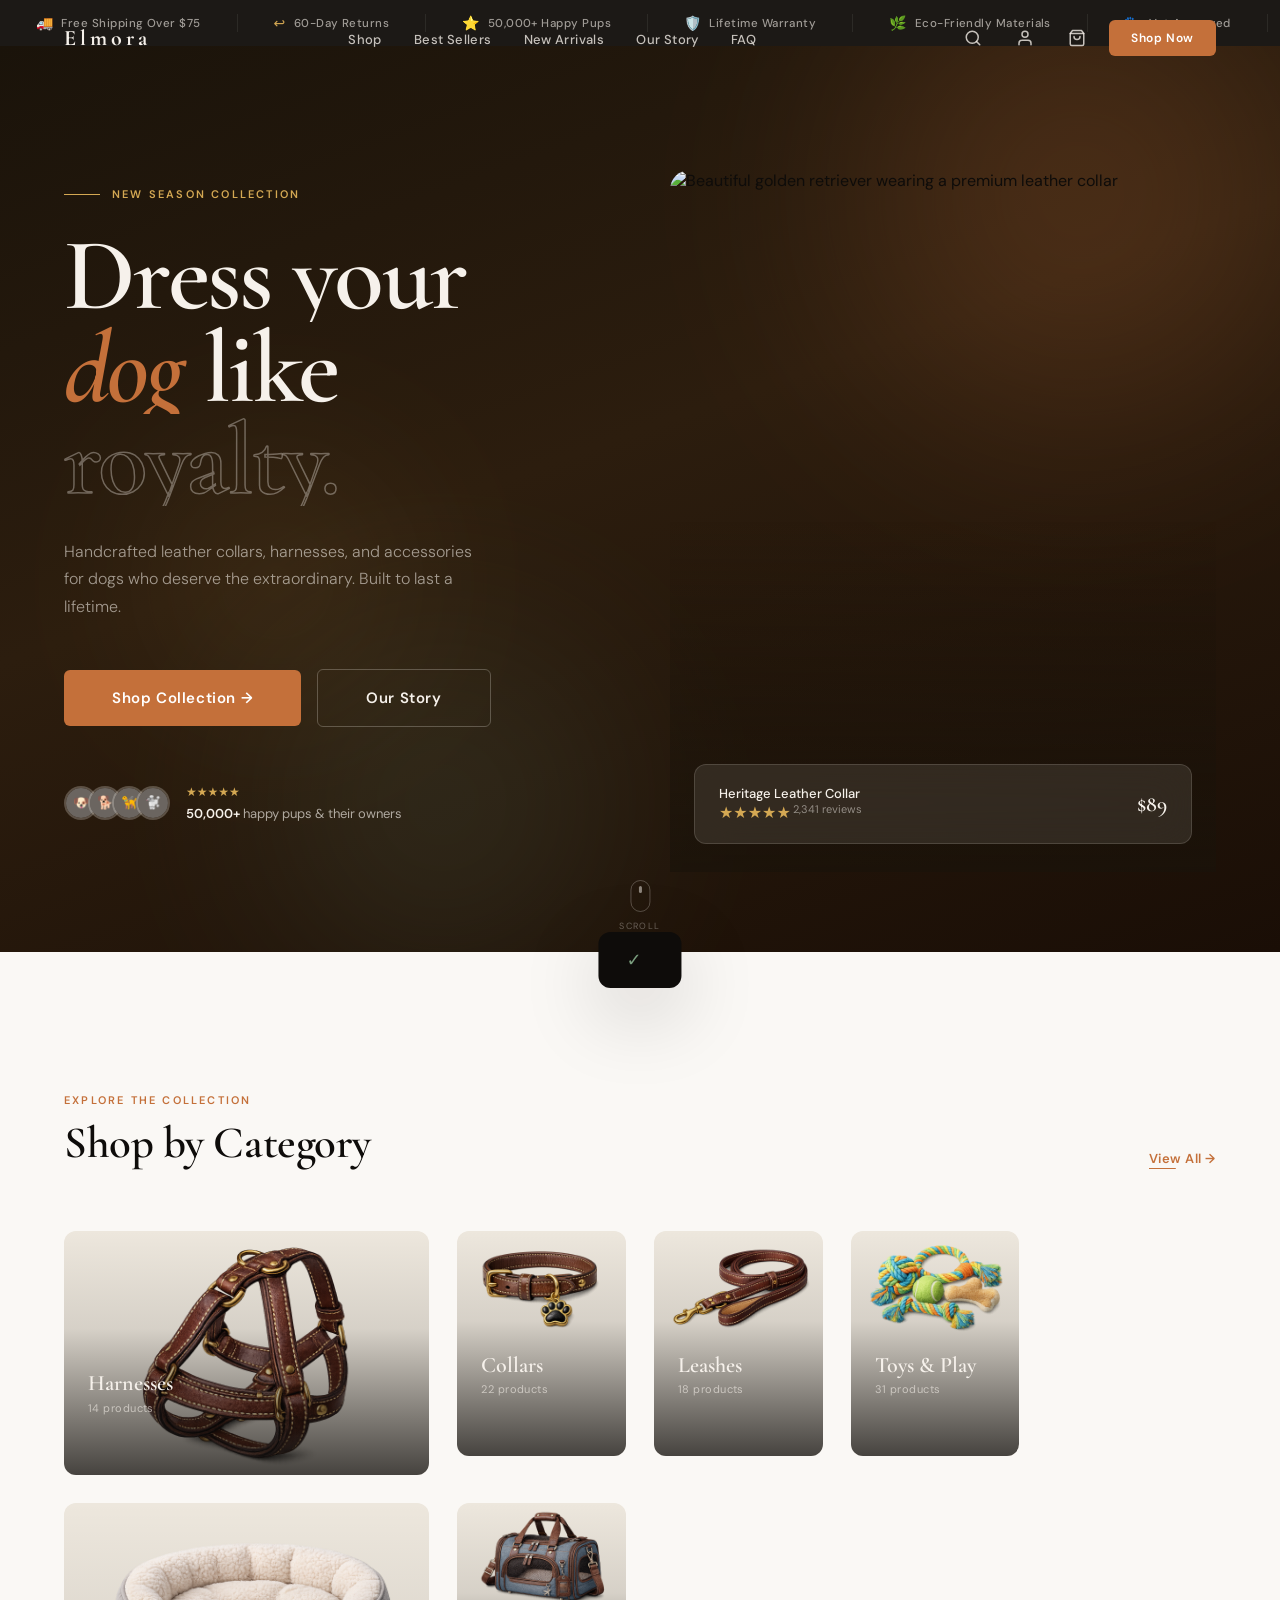
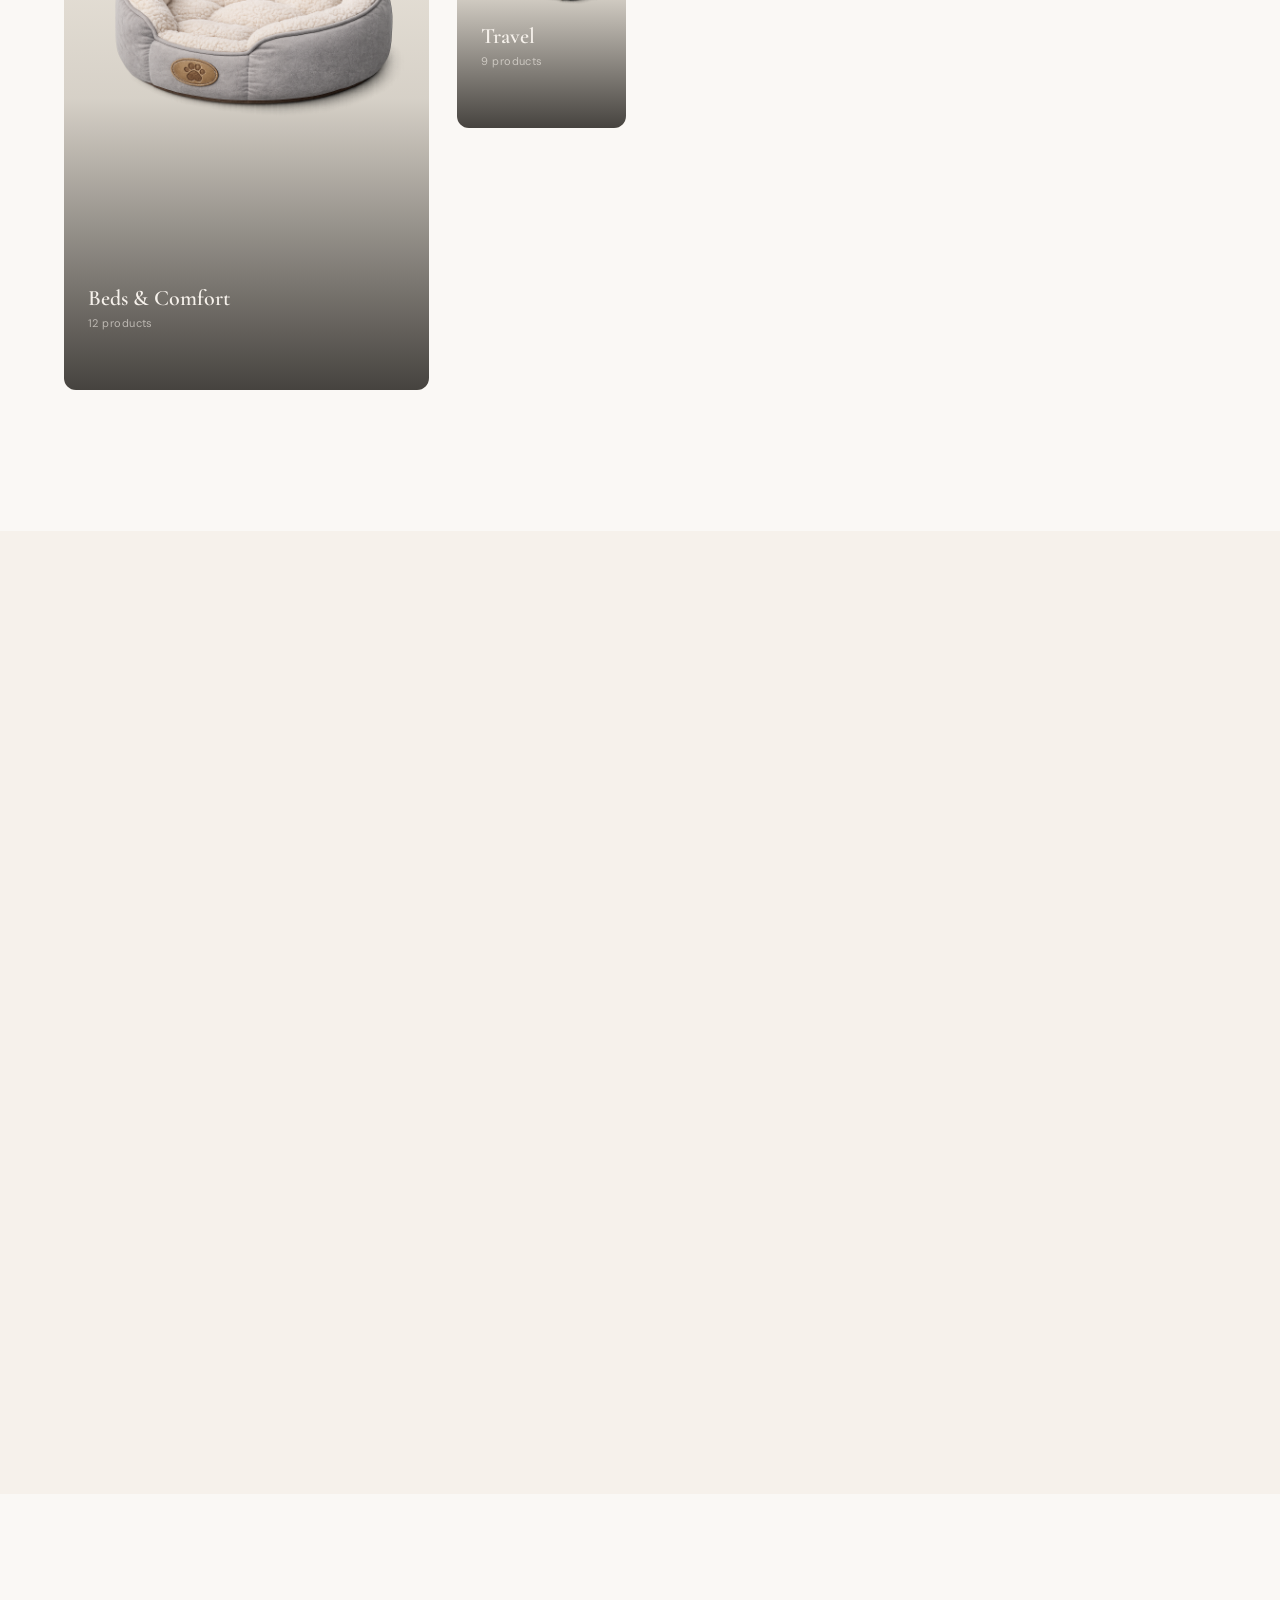
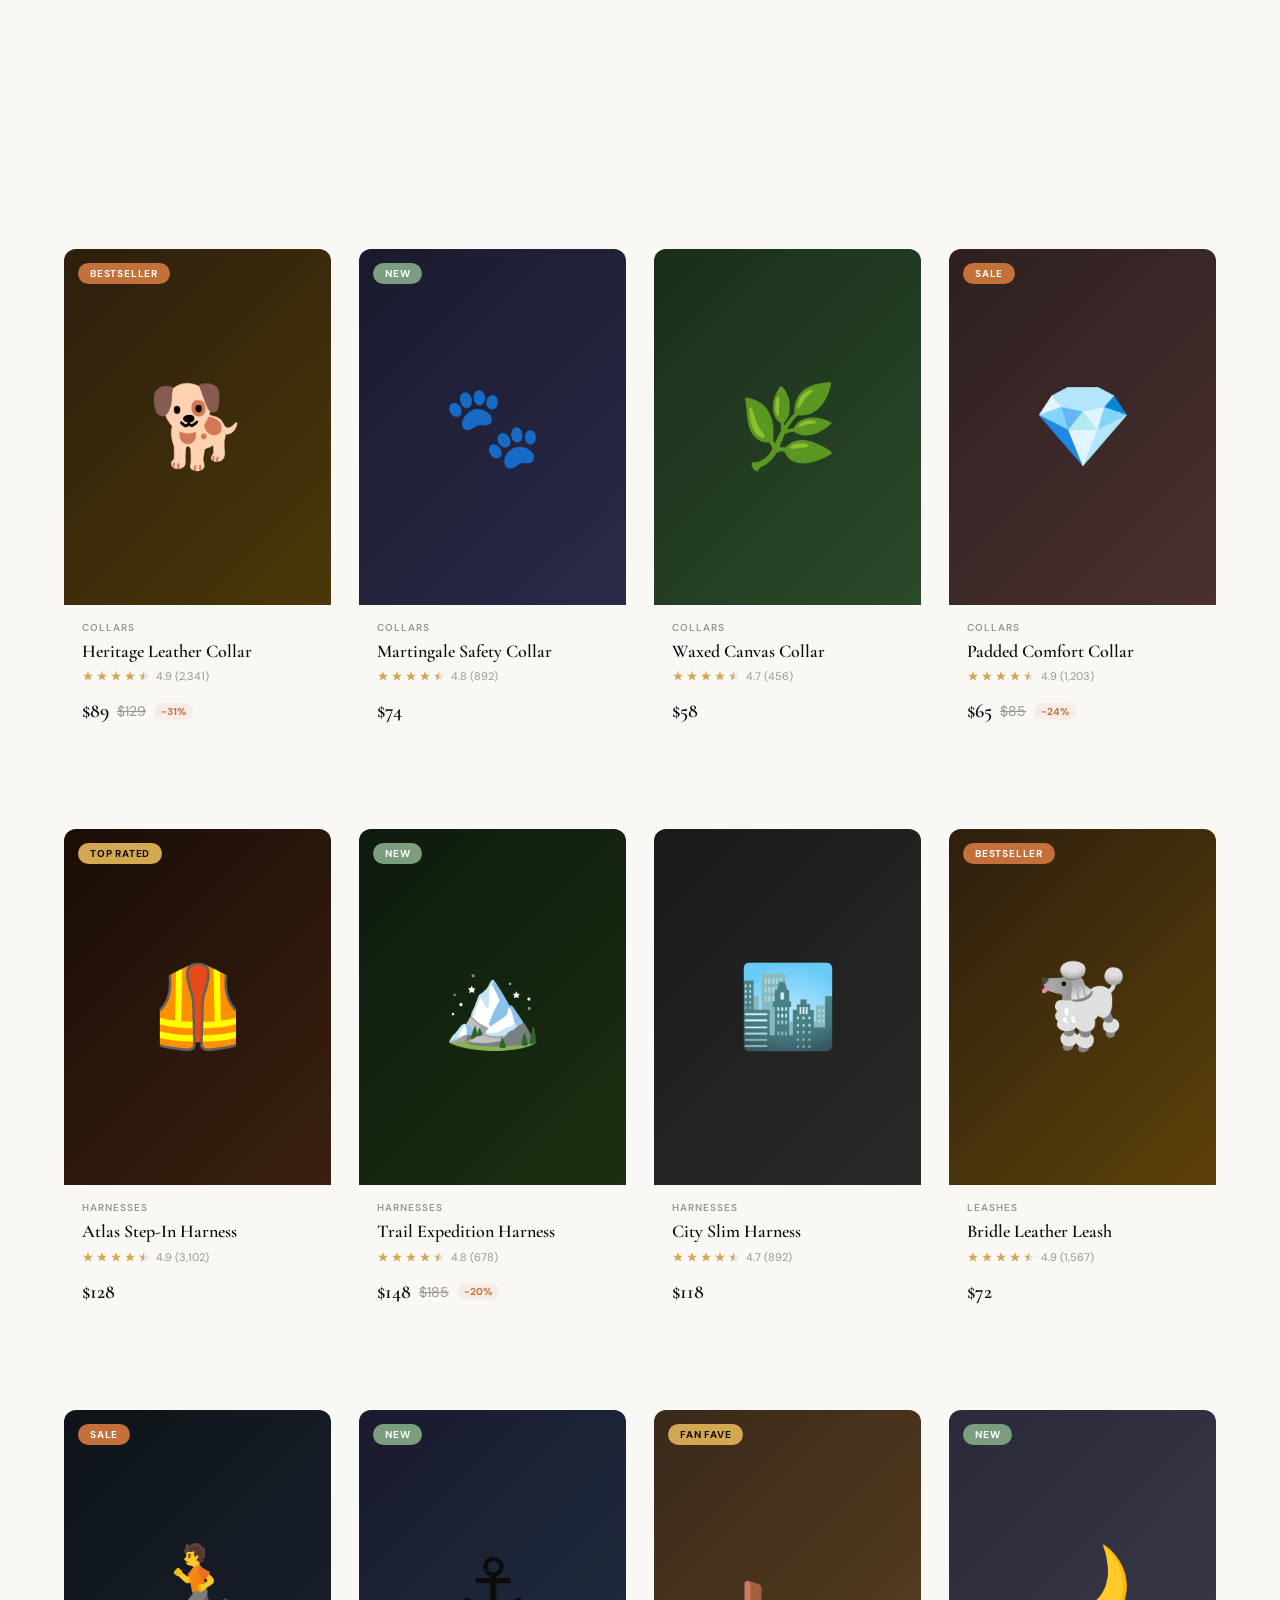
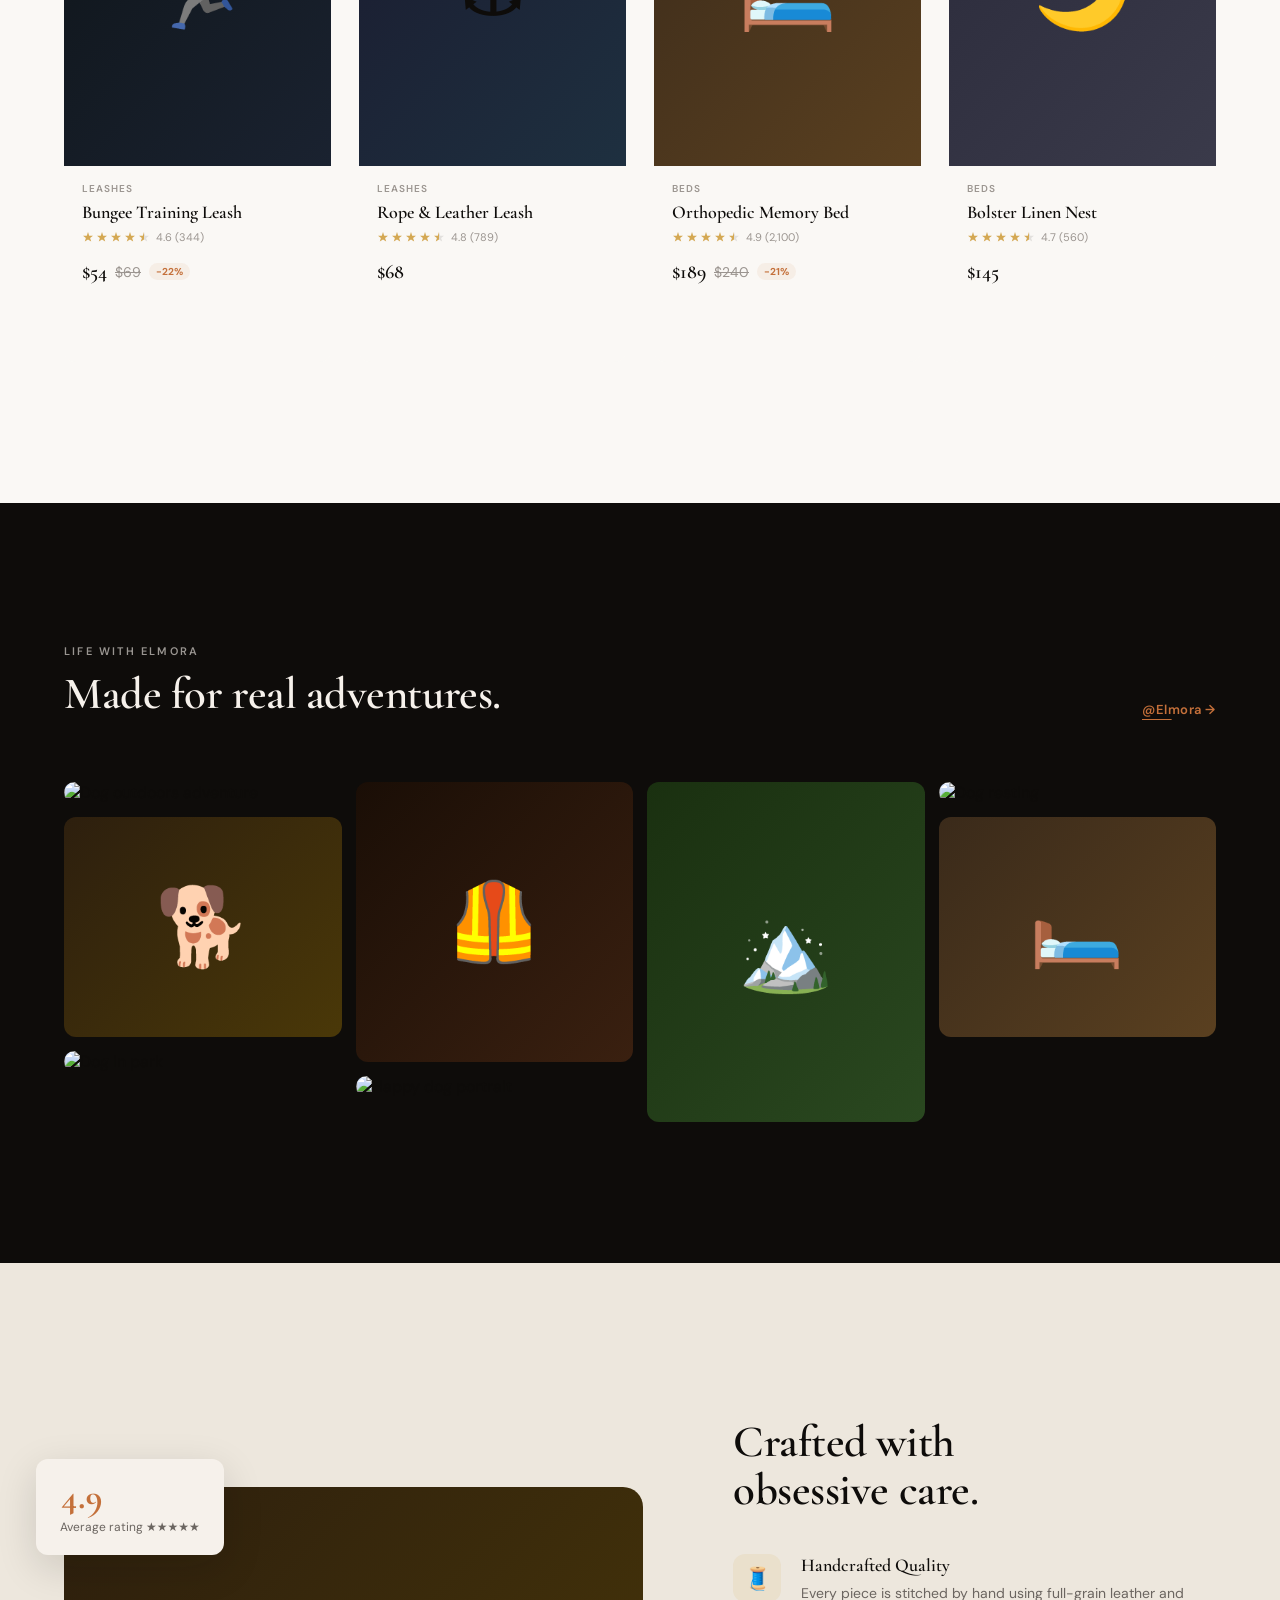
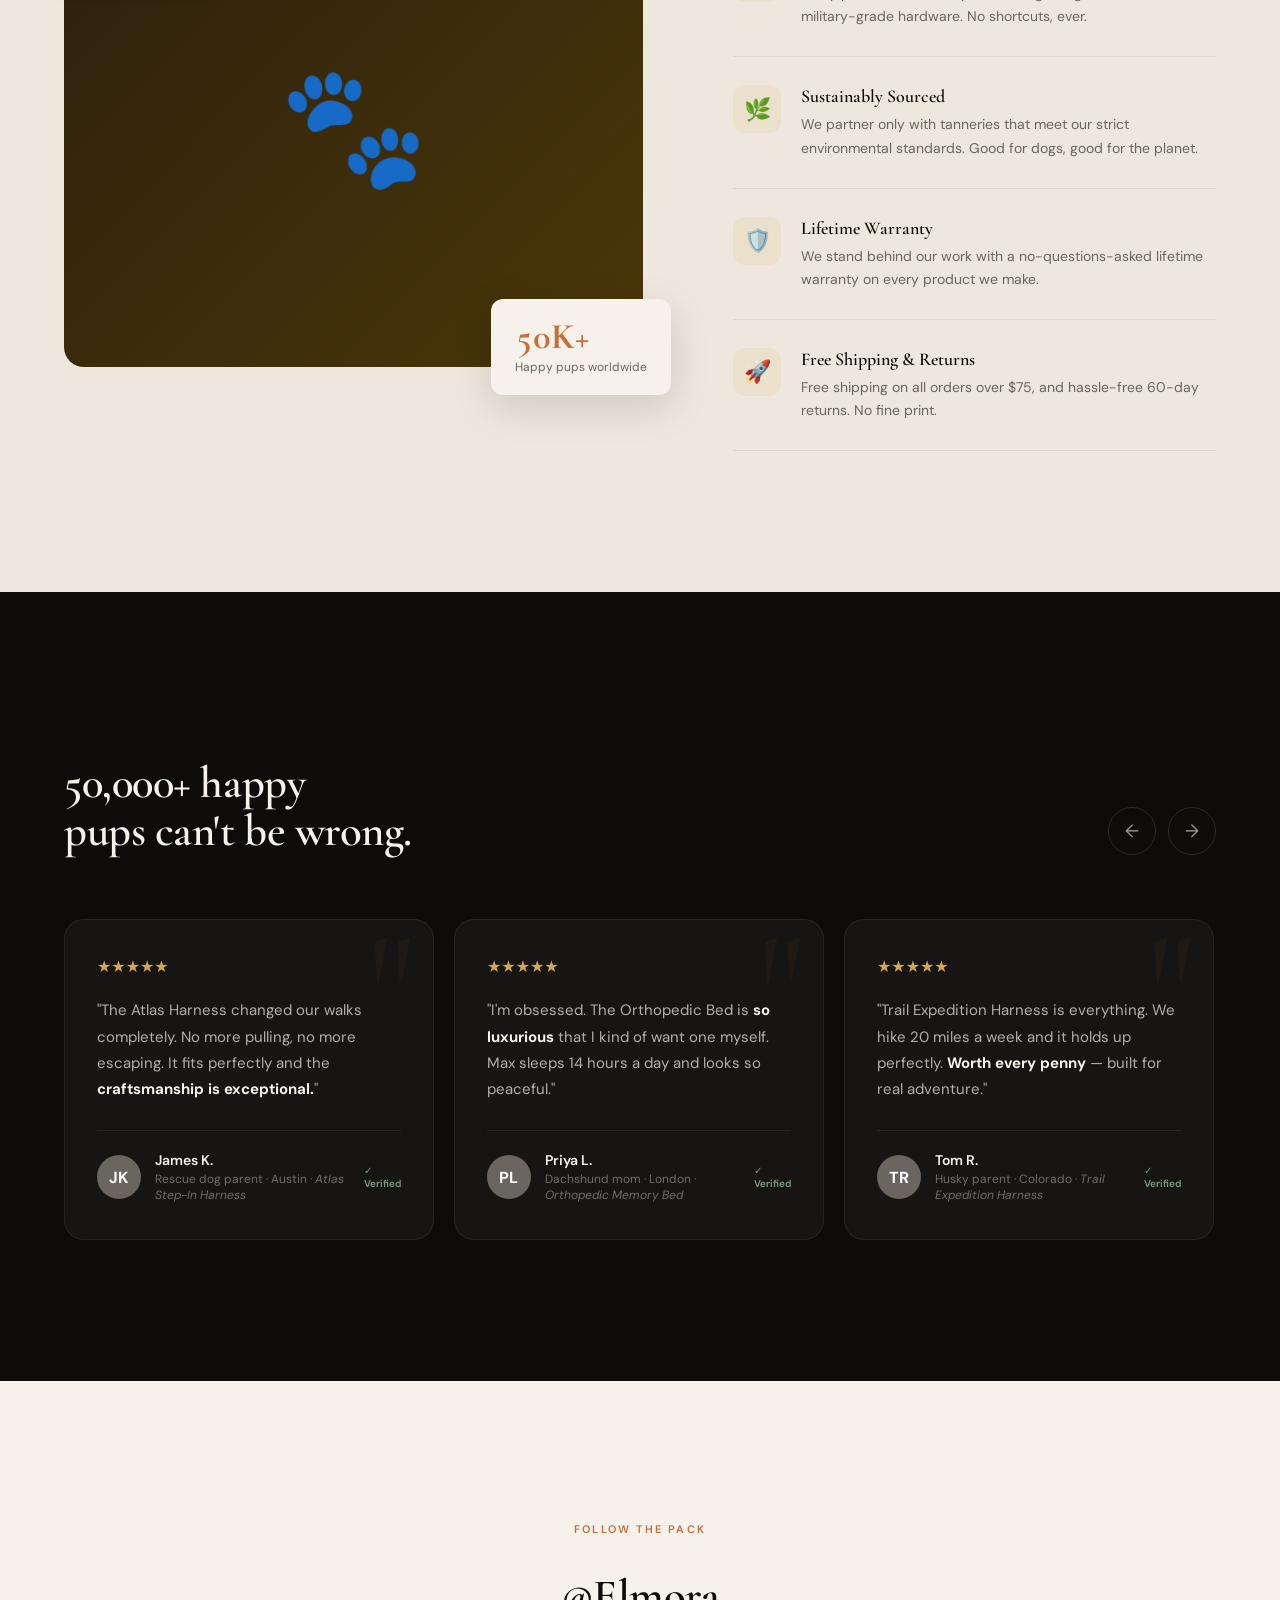
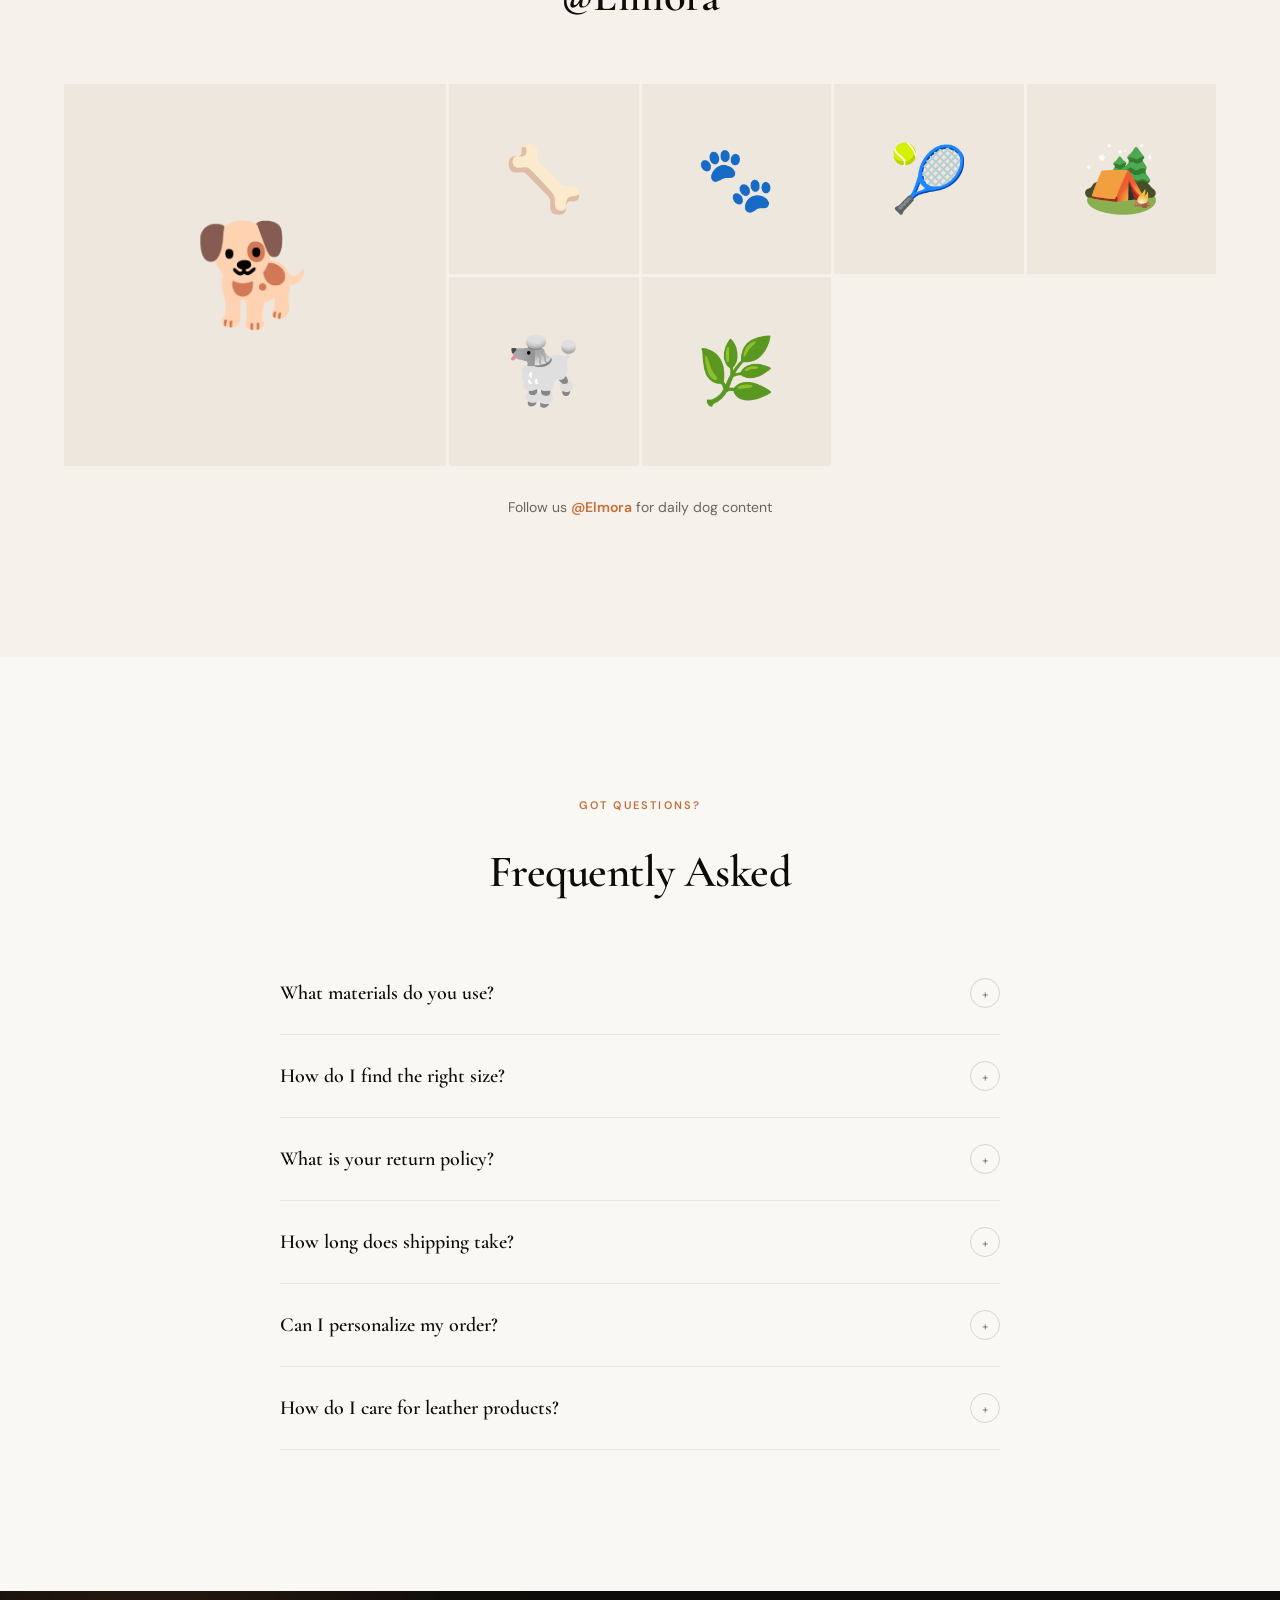
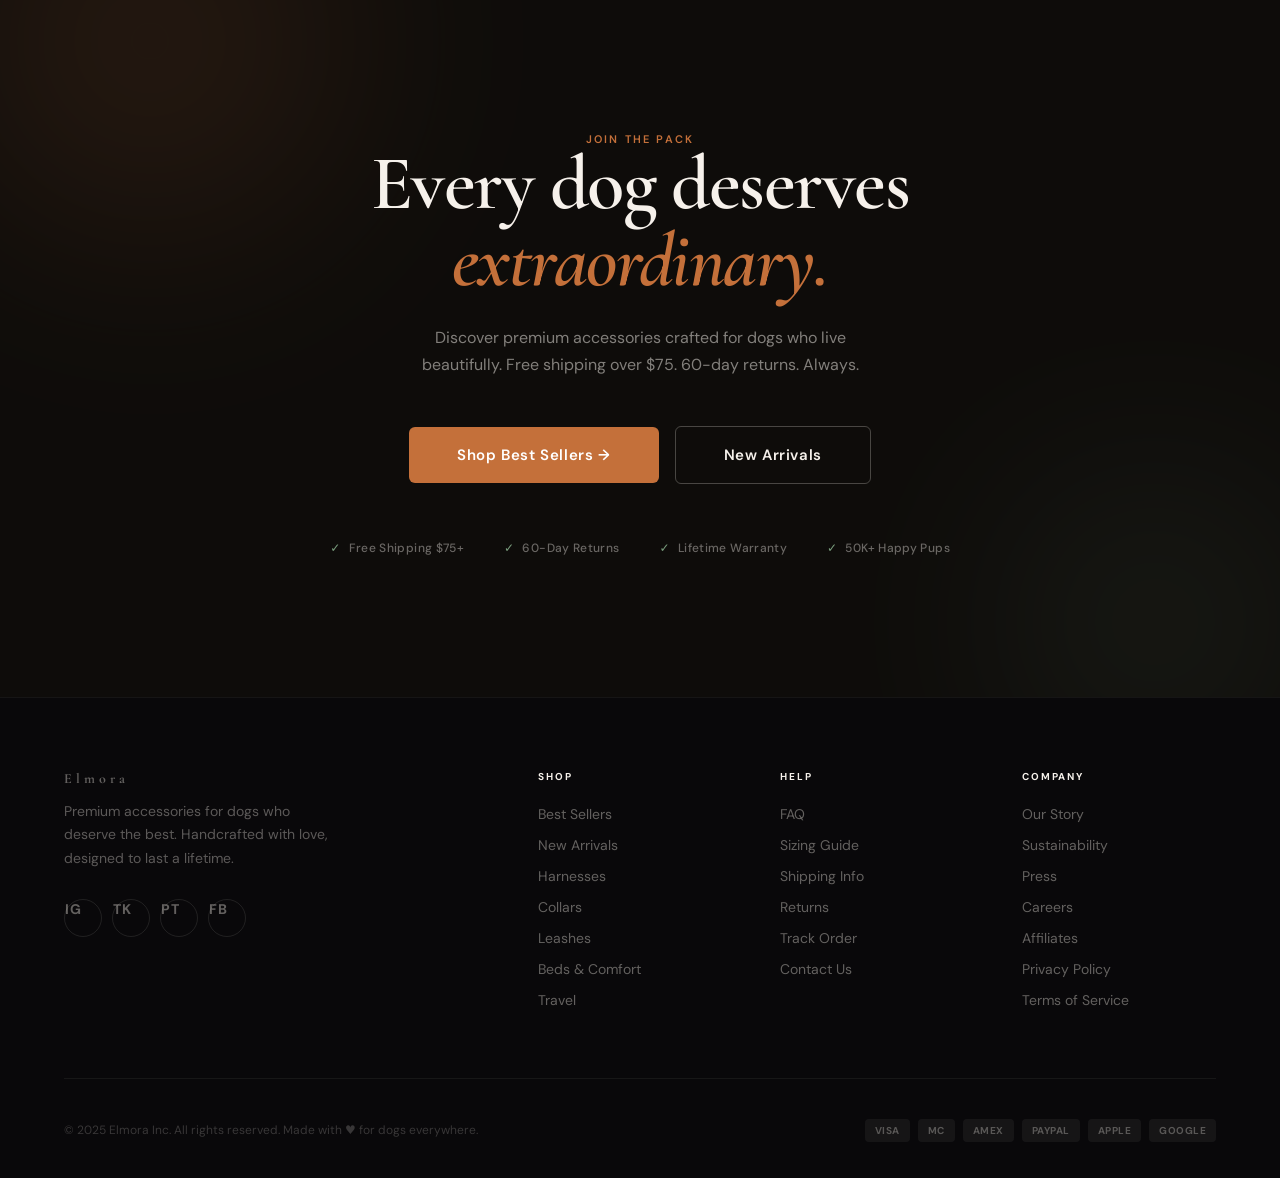
==== commit a2427263: "landingpage complete" ====
--- a/index.html
+++ b/index.html
@@ -1,2575 +1,635 @@
 <!DOCTYPE html>
 <html lang="en">
 <head>
-<meta charset="UTF-8">
-<meta name="viewport" content="width=device-width, initial-scale=1.0">
-<title>PAWVARA — Premium Dog Accessories</title>
-<meta name="description" content="Handcrafted leather dog collars, leashes, and accessories for dogs who deserve the best. Shop PAWVARA's premium collection.">
-<link rel="preconnect" href="https://fonts.googleapis.com">
-<link rel="preconnect" href="https://fonts.gstatic.com" crossorigin>
-<link href="https://fonts.googleapis.com/css2?family=Playfair+Display:ital,wght@0,400;0,500;0,600;0,700;1,400;1,500&family=Inter:wght@300;400;500;600&display=swap" rel="stylesheet">
-<style>
-/* ═══════════════════════════════════════════
-   TOKENS & RESET
-═══════════════════════════════════════════ */
-:root {
-  --obsidian: #0D0D0D;
-  --ivory: #F7F3EE;
-  --ivory-deep: #EDE8E0;
-  --sage: #8BA888;
-  --sage-light: #B8CFBA;
-  --amber: #C4703A;
-  --amber-light: #D4895C;
-  --gold: #D4A853;
-  --stone: #6B6560;
-  --stone-light: #9B9590;
-  --white: #FFFFFF;
-
-  --font-display: 'Playfair Display', Georgia, serif;
-  --font-body: 'Inter', system-ui, sans-serif;
-
-  --ease-out: cubic-bezier(0.16, 1, 0.3, 1);
-  --ease-in-out: cubic-bezier(0.45, 0, 0.55, 1);
-
-  --nav-h: 72px;
-  --section-pad: clamp(80px, 10vw, 140px);
-  --container: 1240px;
-  --gutter: clamp(20px, 5vw, 60px);
-}
-
-*, *::before, *::after { box-sizing: border-box; margin: 0; padding: 0; }
-
-html { scroll-behavior: smooth; font-size: 16px; }
-
-body {
-  font-family: var(--font-body);
-  background: var(--ivory);
-  color: var(--obsidian);
-  overflow-x: hidden;
-  -webkit-font-smoothing: antialiased;
-}
-
-img { display: block; max-width: 100%; }
-a { text-decoration: none; color: inherit; }
-button { border: none; cursor: pointer; font-family: var(--font-body); }
-ul { list-style: none; }
-
-.container {
-  max-width: var(--container);
-  margin: 0 auto;
-  padding: 0 var(--gutter);
-}
-
-/* ═══════════════════════════════════════════
-   SCROLL ANIMATIONS
-═══════════════════════════════════════════ */
-.reveal {
-  opacity: 0;
-  transform: translateY(40px);
-  transition: opacity 0.8s var(--ease-out), transform 0.8s var(--ease-out);
-}
-.reveal.revealed { opacity: 1; transform: translateY(0); }
-.reveal-delay-1 { transition-delay: 0.1s; }
-.reveal-delay-2 { transition-delay: 0.2s; }
-.reveal-delay-3 { transition-delay: 0.3s; }
-.reveal-delay-4 { transition-delay: 0.4s; }
-.reveal-left {
-  opacity: 0;
-  transform: translateX(-40px);
-  transition: opacity 0.9s var(--ease-out), transform 0.9s var(--ease-out);
-}
-.reveal-left.revealed { opacity: 1; transform: translateX(0); }
-.reveal-right {
-  opacity: 0;
-  transform: translateX(40px);
-  transition: opacity 0.9s var(--ease-out), transform 0.9s var(--ease-out);
-}
-.reveal-right.revealed { opacity: 1; transform: translateX(0); }
-.reveal-scale {
-  opacity: 0;
-  transform: scale(0.92);
-  transition: opacity 0.9s var(--ease-out), transform 0.9s var(--ease-out);
-}
-.reveal-scale.revealed { opacity: 1; transform: scale(1); }
-
-@media (prefers-reduced-motion: reduce) {
-  .reveal, .reveal-left, .reveal-right, .reveal-scale {
-    opacity: 1; transform: none; transition: none;
-  }
-}
-
-/* ═══════════════════════════════════════════
-   NAV
-═══════════════════════════════════════════ */
-.nav {
-  position: fixed;
-  top: 0; left: 0; right: 0;
-  height: var(--nav-h);
-  z-index: 100;
-  display: flex;
-  align-items: center;
-  padding: 0 var(--gutter);
-  transition: background 0.4s ease, box-shadow 0.4s ease;
-}
-.nav.scrolled {
-  background: rgba(247, 243, 238, 0.95);
-  backdrop-filter: blur(12px);
-  box-shadow: 0 1px 0 rgba(13,13,13,0.08);
-}
-.nav-inner {
-  width: 100%;
-  max-width: var(--container);
-  margin: 0 auto;
-  display: flex;
-  align-items: center;
-  justify-content: space-between;
-}
-.nav-logo {
-  font-family: var(--font-display);
-  font-size: 22px;
-  font-weight: 700;
-  letter-spacing: 3px;
-  color: var(--ivory);
-  transition: color 0.4s;
-}
-.nav.scrolled .nav-logo { color: var(--obsidian); }
-.nav-links {
-  display: flex;
-  gap: 36px;
-  align-items: center;
-}
-.nav-links a {
-  font-size: 13px;
-  font-weight: 500;
-  letter-spacing: 0.5px;
-  color: rgba(247,243,238,0.85);
-  transition: color 0.2s;
-}
-.nav.scrolled .nav-links a { color: var(--stone); }
-.nav-links a:hover { color: var(--amber); }
-.nav.scrolled .nav-links a:hover { color: var(--amber); }
-.nav-cta {
-  background: var(--amber);
-  color: var(--white);
-  padding: 10px 24px;
-  border-radius: 4px;
-  font-size: 13px;
-  font-weight: 600;
-  letter-spacing: 0.5px;
-  transition: background 0.2s, transform 0.2s;
-}
-.nav-cta:hover { background: var(--amber-light); transform: translateY(-1px); color: var(--white); }
-.nav-hamburger {
-  display: none;
-  flex-direction: column;
-  gap: 5px;
-  background: none;
-  padding: 4px;
-}
-.nav-hamburger span {
-  display: block;
-  width: 22px;
-  height: 2px;
-  background: var(--ivory);
-  transition: background 0.4s, transform 0.3s;
-  border-radius: 2px;
-}
-.nav.scrolled .nav-hamburger span { background: var(--obsidian); }
-
-/* Mobile nav drawer */
-.nav-drawer {
-  position: fixed;
-  top: 0; right: -100%;
-  width: min(320px, 85vw);
-  height: 100vh;
-  background: var(--ivory);
-  z-index: 200;
-  padding: 80px 40px 40px;
-  display: flex;
-  flex-direction: column;
-  gap: 32px;
-  transition: right 0.4s var(--ease-out);
-  box-shadow: -4px 0 40px rgba(0,0,0,0.15);
-}
-.nav-drawer.open { right: 0; }
-.nav-drawer a {
-  font-family: var(--font-display);
-  font-size: 22px;
-  font-weight: 500;
-  color: var(--obsidian);
-  border-bottom: 1px solid var(--ivory-deep);
-  padding-bottom: 16px;
-}
-.nav-overlay {
-  position: fixed;
-  inset: 0;
-  background: rgba(0,0,0,0.5);
-  z-index: 150;
-  opacity: 0;
-  pointer-events: none;
-  transition: opacity 0.3s;
-}
-.nav-overlay.active { opacity: 1; pointer-events: all; }
-.drawer-close {
-  position: absolute;
-  top: 24px; right: 24px;
-  background: none;
-  font-size: 24px;
-  color: var(--stone);
-  line-height: 1;
-}
-
-@media (max-width: 768px) {
-  .nav-links { display: none; }
-  .nav-hamburger { display: flex; }
-}
-
-/* ═══════════════════════════════════════════
-   HERO
-═══════════════════════════════════════════ */
-.hero {
-  position: relative;
-  height: 100vh;
-  min-height: 640px;
-  display: flex;
-  align-items: center;
-  overflow: hidden;
-}
-.hero-bg {
-  position: absolute;
-  inset: 0;
-  background: linear-gradient(135deg, #1a1209 0%, #2d1f0e 40%, #1a0e06 100%);
-}
-/* Animated gradient orbs */
-.hero-orb {
-  position: absolute;
-  border-radius: 50%;
-  filter: blur(80px);
-  opacity: 0.35;
-  animation: float 8s ease-in-out infinite;
-}
-.hero-orb-1 {
-  width: 600px; height: 600px;
-  background: var(--amber);
-  top: -200px; right: -100px;
-  animation-delay: 0s;
-}
-.hero-orb-2 {
-  width: 400px; height: 400px;
-  background: var(--sage);
-  bottom: -150px; left: 20%;
-  animation-delay: -3s;
-}
-.hero-orb-3 {
-  width: 300px; height: 300px;
-  background: var(--gold);
-  top: 30%; left: 10%;
-  animation-delay: -5s;
-  opacity: 0.2;
-}
-@keyframes float {
-  0%, 100% { transform: translateY(0) scale(1); }
-  50% { transform: translateY(-30px) scale(1.05); }
-}
-
-/* Dog silhouette illustration */
-.hero-illustration {
-  position: absolute;
-  right: 0;
-  bottom: 0;
-  width: min(55%, 680px);
-  height: 90%;
-  overflow: hidden;
-  opacity: 0;
-  transform: translateX(30px);
-  animation: heroImgIn 1.2s 0.4s var(--ease-out) forwards;
-}
-@keyframes heroImgIn {
-  to { opacity: 1; transform: translateX(0); }
-}
-.hero-dog-scene {
-  width: 100%;
-  height: 100%;
-  position: relative;
-}
-/* SVG illustration of a dog */
-.hero-illustration svg {
-  width: 100%;
-  height: 100%;
-  object-fit: contain;
-}
-
-/* Mesh texture overlay */
-.hero-mesh {
-  position: absolute;
-  inset: 0;
-  background-image: radial-gradient(rgba(255,255,255,0.03) 1px, transparent 1px);
-  background-size: 30px 30px;
-  pointer-events: none;
-}
-
-.hero-content {
-  position: relative;
-  z-index: 2;
-  padding: calc(var(--nav-h) + 20px) var(--gutter) 60px;
-  width: 100%;
-  max-width: var(--container);
-  margin: 0 auto;
-}
-.hero-eyebrow {
-  display: inline-flex;
-  align-items: center;
-  gap: 10px;
-  font-size: 11px;
-  font-weight: 600;
-  letter-spacing: 3px;
-  text-transform: uppercase;
-  color: var(--gold);
-  margin-bottom: 24px;
-  opacity: 0;
-  animation: fadeUp 0.8s 0.5s var(--ease-out) forwards;
-}
-.hero-eyebrow::before {
-  content: '';
-  display: block;
-  width: 32px;
-  height: 1px;
-  background: var(--gold);
-}
-.hero-headline {
-  font-family: var(--font-display);
-  font-size: clamp(48px, 7vw, 96px);
-  font-weight: 700;
-  line-height: 1.0;
-  color: var(--ivory);
-  max-width: 680px;
-  margin-bottom: 28px;
-  opacity: 0;
-  animation: fadeUp 0.9s 0.65s var(--ease-out) forwards;
-}
-.hero-headline em {
-  font-style: italic;
-  color: var(--amber);
-  font-weight: 400;
-}
-.hero-sub {
-  font-size: 17px;
-  line-height: 1.65;
-  color: rgba(247,243,238,0.65);
-  max-width: 440px;
-  margin-bottom: 44px;
-  font-weight: 300;
-  opacity: 0;
-  animation: fadeUp 0.9s 0.8s var(--ease-out) forwards;
-}
-.hero-actions {
-  display: flex;
-  gap: 16px;
-  align-items: center;
-  flex-wrap: wrap;
-  opacity: 0;
-  animation: fadeUp 0.9s 0.95s var(--ease-out) forwards;
-}
-.btn-primary {
-  display: inline-flex;
-  align-items: center;
-  gap: 10px;
-  background: var(--amber);
-  color: var(--white);
-  padding: 16px 36px;
-  border-radius: 4px;
-  font-size: 14px;
-  font-weight: 600;
-  letter-spacing: 0.5px;
-  transition: background 0.25s, transform 0.25s, box-shadow 0.25s;
-  position: relative;
-  overflow: hidden;
-}
-.btn-primary::after {
-  content: '';
-  position: absolute;
-  inset: 0;
-  background: linear-gradient(90deg, transparent, rgba(255,255,255,0.15), transparent);
-  transform: translateX(-100%);
-  transition: transform 0.5s;
-}
-.btn-primary:hover::after { transform: translateX(100%); }
-.btn-primary:hover {
-  background: var(--amber-light);
-  transform: translateY(-2px);
-  box-shadow: 0 12px 40px rgba(196, 112, 58, 0.4);
-}
-.btn-primary .btn-arrow {
-  transition: transform 0.25s;
-}
-.btn-primary:hover .btn-arrow { transform: translateX(4px); }
-
-.btn-ghost {
-  display: inline-flex;
-  align-items: center;
-  gap: 8px;
-  color: rgba(247,243,238,0.8);
-  font-size: 14px;
-  font-weight: 500;
-  padding: 16px 8px;
-  border-bottom: 1px solid rgba(247,243,238,0.3);
-  transition: color 0.2s, border-color 0.2s;
-}
-.btn-ghost:hover { color: var(--ivory); border-color: var(--ivory); }
-
-.hero-proof {
-  margin-top: 56px;
-  display: flex;
-  align-items: center;
-  gap: 24px;
-  opacity: 0;
-  animation: fadeUp 0.9s 1.1s var(--ease-out) forwards;
-}
-.proof-avatars {
-  display: flex;
-}
-.proof-avatar {
-  width: 36px;
-  height: 36px;
-  border-radius: 50%;
-  border: 2px solid rgba(247,243,238,0.3);
-  margin-left: -10px;
-  overflow: hidden;
-  background: var(--stone);
-  display: flex;
-  align-items: center;
-  justify-content: center;
-  font-size: 14px;
-}
-.proof-avatar:first-child { margin-left: 0; }
-.proof-text {
-  font-size: 13px;
-  color: rgba(247,243,238,0.7);
-  line-height: 1.5;
-}
-.proof-text strong { color: var(--ivory); font-weight: 600; }
-.proof-stars {
-  display: flex;
-  gap: 2px;
-  color: var(--gold);
-  font-size: 12px;
-}
-
-.hero-scroll-hint {
-  position: absolute;
-  bottom: 32px;
-  left: 50%;
-  transform: translateX(-50%);
-  display: flex;
-  flex-direction: column;
-  align-items: center;
-  gap: 8px;
-  color: rgba(247,243,238,0.4);
-  font-size: 10px;
-  letter-spacing: 2px;
-  text-transform: uppercase;
-  animation: scrollHint 2s 1.5s ease-in-out infinite;
-  opacity: 0;
-}
-@keyframes scrollHint {
-  0%, 100% { opacity: 0; transform: translateX(-50%) translateY(0); }
-  30%, 70% { opacity: 1; }
-  100% { transform: translateX(-50%) translateY(8px); }
-}
-.scroll-line {
-  width: 1px;
-  height: 40px;
-  background: linear-gradient(to bottom, rgba(247,243,238,0.4), transparent);
-  animation: scrollLine 2s ease-in-out infinite;
-}
-@keyframes scrollLine {
-  0% { transform: scaleY(0); transform-origin: top; }
-  50% { transform: scaleY(1); transform-origin: top; }
-  51% { transform-origin: bottom; }
-  100% { transform: scaleY(0); transform-origin: bottom; }
-}
-
-@keyframes fadeUp {
-  from { opacity: 0; transform: translateY(24px); }
-  to { opacity: 1; transform: translateY(0); }
-}
-
-/* ═══════════════════════════════════════════
-   TRUST BAR
-═══════════════════════════════════════════ */
-.trust-bar {
-  background: var(--obsidian);
-  padding: 20px var(--gutter);
-  overflow: hidden;
-}
-.trust-bar-inner {
-  display: flex;
-  gap: 48px;
-  justify-content: center;
-  align-items: center;
-  flex-wrap: wrap;
-}
-.trust-item {
-  display: flex;
-  align-items: center;
-  gap: 10px;
-  white-space: nowrap;
-  color: rgba(247,243,238,0.6);
-  font-size: 12px;
-  font-weight: 500;
-  letter-spacing: 0.5px;
-}
-.trust-item-icon {
-  font-size: 16px;
-  color: var(--gold);
-}
-
-/* ═══════════════════════════════════════════
-   PRODUCT SECTION
-═══════════════════════════════════════════ */
-.product-section {
-  padding: var(--section-pad) 0;
-  background: var(--ivory);
-}
-.product-grid {
-  display: grid;
-  grid-template-columns: 1fr 1fr;
-  gap: 60px;
-  align-items: start;
-  max-width: var(--container);
-  margin: 0 auto;
-  padding: 0 var(--gutter);
-}
-/* Gallery */
-.product-gallery {
-  position: sticky;
-  top: calc(var(--nav-h) + 20px);
-}
-.gallery-main {
-  position: relative;
-  border-radius: 8px;
-  overflow: hidden;
-  background: var(--ivory-deep);
-  aspect-ratio: 4/5;
-  cursor: zoom-in;
-}
-.gallery-main-img {
-  width: 100%;
-  height: 100%;
-  object-fit: cover;
-  transition: transform 0.6s var(--ease-out), opacity 0.4s;
-}
-.gallery-main:hover .gallery-main-img { transform: scale(1.03); }
-.gallery-badge {
-  position: absolute;
-  top: 20px; left: 20px;
-  background: var(--amber);
-  color: var(--white);
-  font-size: 11px;
-  font-weight: 700;
-  letter-spacing: 1px;
-  text-transform: uppercase;
-  padding: 6px 14px;
-  border-radius: 3px;
-}
-.gallery-thumbs {
-  display: grid;
-  grid-template-columns: repeat(4, 1fr);
-  gap: 12px;
-  margin-top: 12px;
-}
-.gallery-thumb {
-  aspect-ratio: 1;
-  border-radius: 6px;
-  overflow: hidden;
-  cursor: pointer;
-  border: 2px solid transparent;
-  transition: border-color 0.2s, transform 0.2s;
-  background: var(--ivory-deep);
-}
-.gallery-thumb.active { border-color: var(--amber); }
-.gallery-thumb:hover { transform: translateY(-2px); }
-.gallery-thumb-img {
-  width: 100%;
-  height: 100%;
-  object-fit: cover;
-  transition: transform 0.3s;
-}
-.gallery-thumb:hover .gallery-thumb-img { transform: scale(1.05); }
-
-/* Product info */
-.product-info { padding-top: 8px; }
-.product-category {
-  font-size: 11px;
-  font-weight: 600;
-  letter-spacing: 3px;
-  text-transform: uppercase;
-  color: var(--sage);
-  margin-bottom: 12px;
-}
-.product-name {
-  font-family: var(--font-display);
-  font-size: clamp(32px, 3.5vw, 48px);
-  font-weight: 700;
-  line-height: 1.1;
-  color: var(--obsidian);
-  margin-bottom: 16px;
-}
-.product-rating {
-  display: flex;
-  align-items: center;
-  gap: 10px;
-  margin-bottom: 24px;
-}
-.stars { display: flex; gap: 3px; color: var(--gold); font-size: 14px; }
-.rating-count { font-size: 13px; color: var(--stone); }
-.rating-count a { color: var(--amber); border-bottom: 1px solid rgba(196,112,58,0.3); }
-.product-price-row {
-  display: flex;
-  align-items: center;
-  gap: 16px;
-  margin-bottom: 28px;
-}
-.price-current {
-  font-family: var(--font-display);
-  font-size: 36px;
-  font-weight: 700;
-  color: var(--obsidian);
-}
-.price-original {
-  font-size: 20px;
-  color: var(--stone-light);
-  text-decoration: line-through;
-}
-.price-save {
-  font-size: 13px;
-  font-weight: 600;
-  color: var(--amber);
-  background: rgba(196,112,58,0.1);
-  padding: 4px 10px;
-  border-radius: 3px;
-}
-.product-desc {
-  font-size: 15px;
-  line-height: 1.7;
-  color: var(--stone);
-  margin-bottom: 32px;
-  border-left: 3px solid var(--sage-light);
-  padding-left: 18px;
-}
-
-/* Variant selectors */
-.variant-label {
-  font-size: 12px;
-  font-weight: 600;
-  letter-spacing: 1px;
-  text-transform: uppercase;
-  color: var(--stone);
-  margin-bottom: 12px;
-}
-.size-options {
-  display: flex;
-  gap: 10px;
-  flex-wrap: wrap;
-  margin-bottom: 28px;
-}
-.size-btn {
-  padding: 8px 20px;
-  border: 1.5px solid var(--ivory-deep);
-  border-radius: 4px;
-  background: none;
-  font-size: 13px;
-  font-weight: 500;
-  color: var(--stone);
-  transition: all 0.2s;
-  cursor: pointer;
-}
-.size-btn:hover { border-color: var(--obsidian); color: var(--obsidian); }
-.size-btn.active {
-  border-color: var(--obsidian);
-  background: var(--obsidian);
-  color: var(--ivory);
-}
-.color-options {
-  display: flex;
-  gap: 12px;
-  margin-bottom: 32px;
-}
-.color-btn {
-  width: 32px; height: 32px;
-  border-radius: 50%;
-  border: none;
-  cursor: pointer;
-  position: relative;
-  transition: transform 0.2s;
-}
-.color-btn::after {
-  content: '';
-  position: absolute;
-  inset: -3px;
-  border-radius: 50%;
-  border: 2px solid transparent;
-  transition: border-color 0.2s;
-}
-.color-btn:hover { transform: scale(1.1); }
-.color-btn.active::after { border-color: var(--obsidian); }
-
-.add-to-cart {
-  width: 100%;
-  background: var(--obsidian);
-  color: var(--ivory);
-  padding: 18px 32px;
-  border-radius: 4px;
-  font-size: 15px;
-  font-weight: 600;
-  letter-spacing: 0.5px;
-  display: flex;
-  align-items: center;
-  justify-content: center;
-  gap: 12px;
-  transition: background 0.25s, transform 0.25s, box-shadow 0.25s;
-  position: relative;
-  overflow: hidden;
-  margin-bottom: 14px;
-}
-.add-to-cart::after {
-  content: '';
-  position: absolute;
-  inset: 0;
-  background: linear-gradient(90deg, transparent, rgba(255,255,255,0.08), transparent);
-  transform: translateX(-100%);
-  transition: transform 0.5s;
-}
-.add-to-cart:hover::after { transform: translateX(100%); }
-.add-to-cart:hover {
-  background: #1f1f1f;
-  transform: translateY(-2px);
-  box-shadow: 0 12px 40px rgba(13, 13, 13, 0.3);
-}
-.add-to-cart:active { transform: translateY(0); }
-
-.buy-now {
-  width: 100%;
-  background: var(--amber);
-  color: var(--white);
-  padding: 18px 32px;
-  border-radius: 4px;
-  font-size: 15px;
-  font-weight: 600;
-  letter-spacing: 0.5px;
-  display: flex;
-  align-items: center;
-  justify-content: center;
-  gap: 12px;
-  transition: background 0.25s, transform 0.25s, box-shadow 0.25s;
-  position: relative;
-  overflow: hidden;
-  margin-bottom: 24px;
-}
-.buy-now:hover {
-  background: var(--amber-light);
-  transform: translateY(-2px);
-  box-shadow: 0 12px 40px rgba(196,112,58,0.35);
-}
-.product-trust {
-  display: grid;
-  grid-template-columns: repeat(3, 1fr);
-  gap: 12px;
-  padding-top: 24px;
-  border-top: 1px solid var(--ivory-deep);
-}
-.ptrust-item {
-  display: flex;
-  flex-direction: column;
-  align-items: center;
-  gap: 6px;
-  text-align: center;
-}
-.ptrust-icon { font-size: 20px; }
-.ptrust-text {
-  font-size: 11px;
-  color: var(--stone);
-  line-height: 1.4;
-  font-weight: 500;
-}
-
-/* Highlights */
-.product-highlights {
-  display: flex;
-  flex-direction: column;
-  gap: 14px;
-  margin-bottom: 32px;
-}
-.highlight-item {
-  display: flex;
-  align-items: flex-start;
-  gap: 12px;
-  font-size: 14px;
-  color: var(--stone);
-  line-height: 1.5;
-}
-.highlight-icon {
-  width: 22px;
-  height: 22px;
-  border-radius: 50%;
-  background: rgba(139, 168, 136, 0.15);
-  display: flex;
-  align-items: center;
-  justify-content: center;
-  font-size: 11px;
-  flex-shrink: 0;
-  margin-top: 1px;
-  color: var(--sage);
-}
-
-@media (max-width: 900px) {
-  .product-grid { grid-template-columns: 1fr; gap: 40px; }
-  .product-gallery { position: static; }
-  .gallery-thumbs { grid-template-columns: repeat(4, 1fr); }
-}
-
-/* ═══════════════════════════════════════════
-   BENEFITS
-═══════════════════════════════════════════ */
-.benefits-section {
-  padding: var(--section-pad) 0;
-  background: var(--obsidian);
-  position: relative;
-  overflow: hidden;
-}
-.benefits-bg-text {
-  position: absolute;
-  top: 50%;
-  left: 50%;
-  transform: translate(-50%, -50%);
-  font-family: var(--font-display);
-  font-size: clamp(80px, 12vw, 180px);
-  font-weight: 700;
-  color: rgba(255,255,255,0.02);
-  white-space: nowrap;
-  pointer-events: none;
-  user-select: none;
-}
-.section-tag {
-  font-size: 11px;
-  font-weight: 600;
-  letter-spacing: 3px;
-  text-transform: uppercase;
-  color: var(--gold);
-  margin-bottom: 14px;
-  display: block;
-}
-.section-title {
-  font-family: var(--font-display);
-  font-size: clamp(32px, 4vw, 52px);
-  font-weight: 700;
-  line-height: 1.1;
-  margin-bottom: 20px;
-}
-.section-title.light { color: var(--ivory); }
-.section-sub {
-  font-size: 16px;
-  line-height: 1.7;
-  color: var(--stone-light);
-  max-width: 520px;
-  margin-bottom: 60px;
-}
-
-.benefits-grid {
-  display: grid;
-  grid-template-columns: repeat(auto-fit, minmax(240px, 1fr));
-  gap: 24px;
-}
-.benefit-card {
-  background: rgba(255,255,255,0.03);
-  border: 1px solid rgba(255,255,255,0.06);
-  border-radius: 8px;
-  padding: 36px 28px;
-  transition: background 0.3s, border-color 0.3s, transform 0.3s;
-  position: relative;
-  overflow: hidden;
-}
-.benefit-card::before {
-  content: '';
-  position: absolute;
-  top: 0; left: 0; right: 0;
-  height: 2px;
-  background: linear-gradient(90deg, var(--amber), var(--gold));
-  transform: scaleX(0);
-  transform-origin: left;
-  transition: transform 0.4s var(--ease-out);
-}
-.benefit-card:hover {
-  background: rgba(255,255,255,0.05);
-  border-color: rgba(255,255,255,0.1);
-  transform: translateY(-4px);
-}
-.benefit-card:hover::before { transform: scaleX(1); }
-.benefit-icon {
-  font-size: 32px;
-  margin-bottom: 20px;
-  display: block;
-  transition: transform 0.3s;
-}
-.benefit-card:hover .benefit-icon { transform: scale(1.1); }
-.benefit-title {
-  font-family: var(--font-display);
-  font-size: 20px;
-  font-weight: 600;
-  color: var(--ivory);
-  margin-bottom: 12px;
-}
-.benefit-text {
-  font-size: 14px;
-  line-height: 1.7;
-  color: rgba(247,243,238,0.55);
-}
-
-/* ═══════════════════════════════════════════
-   WHY CUSTOMERS LOVE IT
-═══════════════════════════════════════════ */
-.features-section {
-  padding: var(--section-pad) 0;
-  background: var(--ivory);
-}
-.feature-row {
-  display: grid;
-  grid-template-columns: 1fr 1fr;
-  gap: clamp(40px, 6vw, 100px);
-  align-items: center;
-  max-width: var(--container);
-  margin: 0 auto;
-  padding: 0 var(--gutter);
-  margin-bottom: 100px;
-}
-.feature-row:last-child { margin-bottom: 0; }
-.feature-row.reverse { direction: rtl; }
-.feature-row.reverse > * { direction: ltr; }
-
-.feature-visual {
-  border-radius: 12px;
-  overflow: hidden;
-  position: relative;
-  aspect-ratio: 4/3;
-}
-.feature-visual-inner {
-  width: 100%;
-  height: 100%;
-  transition: transform 0.6s var(--ease-out);
-  position: relative;
-}
-.feature-visual:hover .feature-visual-inner { transform: scale(1.03); }
-.feature-visual-bg {
-  width: 100%;
-  height: 100%;
-  display: flex;
-  align-items: center;
-  justify-content: center;
-  font-size: clamp(80px, 12vw, 140px);
-  position: relative;
-}
-.feature-visual-overlay {
-  position: absolute;
-  inset: 0;
-  opacity: 0;
-  background: linear-gradient(135deg, rgba(196,112,58,0.15), transparent);
-  transition: opacity 0.4s;
-}
-.feature-visual:hover .feature-visual-overlay { opacity: 1; }
-.feature-number {
-  position: absolute;
-  bottom: 20px; right: 20px;
-  font-family: var(--font-display);
-  font-size: 120px;
-  font-weight: 700;
-  color: rgba(0,0,0,0.04);
-  line-height: 1;
-  user-select: none;
-}
-.feature-tag {
-  font-size: 11px;
-  font-weight: 600;
-  letter-spacing: 2px;
-  text-transform: uppercase;
-  color: var(--sage);
-  margin-bottom: 12px;
-}
-.feature-title {
-  font-family: var(--font-display);
-  font-size: clamp(26px, 3vw, 40px);
-  font-weight: 700;
-  line-height: 1.15;
-  color: var(--obsidian);
-  margin-bottom: 18px;
-}
-.feature-text {
-  font-size: 15px;
-  line-height: 1.75;
-  color: var(--stone);
-  margin-bottom: 28px;
-}
-.feature-stats {
-  display: flex;
-  gap: 32px;
-  padding-top: 24px;
-  border-top: 1px solid var(--ivory-deep);
-}
-.fstat-num {
-  font-family: var(--font-display);
-  font-size: 32px;
-  font-weight: 700;
-  color: var(--amber);
-}
-.fstat-label { font-size: 12px; color: var(--stone-light); margin-top: 2px; }
-
-@media (max-width: 768px) {
-  .feature-row { grid-template-columns: 1fr; }
-  .feature-row.reverse { direction: ltr; }
-}
-
-/* ═══════════════════════════════════════════
-   LIFESTYLE SHOWCASE
-═══════════════════════════════════════════ */
-.lifestyle-section {
-  padding: var(--section-pad) 0;
-  background: var(--ivory-deep);
-}
-.lifestyle-header {
-  max-width: var(--container);
-  margin: 0 auto;
-  padding: 0 var(--gutter);
-  display: flex;
-  justify-content: space-between;
-  align-items: flex-end;
-  margin-bottom: 48px;
-  flex-wrap: wrap;
-  gap: 24px;
-}
-.lifestyle-link {
-  font-size: 13px;
-  font-weight: 600;
-  color: var(--amber);
-  border-bottom: 1px solid rgba(196,112,58,0.3);
-  padding-bottom: 2px;
-  transition: border-color 0.2s;
-}
-.lifestyle-link:hover { border-color: var(--amber); }
-.lifestyle-grid {
-  display: grid;
-  grid-template-columns: repeat(12, 1fr);
-  grid-template-rows: auto;
-  gap: 16px;
-  max-width: var(--container);
-  margin: 0 auto;
-  padding: 0 var(--gutter);
-}
-.lcard {
-  border-radius: 10px;
-  overflow: hidden;
-  position: relative;
-  cursor: pointer;
-}
-.lcard:nth-child(1) { grid-column: 1 / 6; grid-row: 1; aspect-ratio: 3/4; }
-.lcard:nth-child(2) { grid-column: 6 / 9; grid-row: 1; aspect-ratio: 3/4; }
-.lcard:nth-child(3) { grid-column: 9 / 13; grid-row: 1; aspect-ratio: 3/4; }
-.lcard:nth-child(4) { grid-column: 1 / 5; grid-row: 2; aspect-ratio: 16/9; }
-.lcard:nth-child(5) { grid-column: 5 / 13; grid-row: 2; aspect-ratio: 16/9; }
-
-.lcard-inner {
-  width: 100%;
-  height: 100%;
-  position: relative;
-  overflow: hidden;
-  display: flex;
-  align-items: center;
-  justify-content: center;
-}
-.lcard-bg {
-  width: 100%;
-  height: 100%;
-  position: absolute;
-  inset: 0;
-  transition: transform 0.6s var(--ease-out);
-  display: flex;
-  align-items: center;
-  justify-content: center;
-  font-size: clamp(60px, 10vw, 120px);
-}
-.lcard:hover .lcard-bg { transform: scale(1.06); }
-.lcard-overlay {
-  position: absolute;
-  inset: 0;
-  background: linear-gradient(to top, rgba(13,13,13,0.6) 0%, transparent 60%);
-  opacity: 0;
-  transition: opacity 0.4s;
-}
-.lcard:hover .lcard-overlay { opacity: 1; }
-.lcard-label {
-  position: absolute;
-  bottom: 16px; left: 16px;
-  color: var(--ivory);
-  font-size: 13px;
-  font-weight: 600;
-  opacity: 0;
-  transform: translateY(8px);
-  transition: opacity 0.3s, transform 0.3s;
-}
-.lcard:hover .lcard-label { opacity: 1; transform: translateY(0); }
-
-@media (max-width: 768px) {
-  .lifestyle-grid { grid-template-columns: 1fr 1fr; }
-  .lcard:nth-child(1), .lcard:nth-child(2), .lcard:nth-child(3),
-  .lcard:nth-child(4), .lcard:nth-child(5) {
-    grid-column: auto;
-    grid-row: auto;
-    aspect-ratio: 1;
-  }
-}
-
-/* ═══════════════════════════════════════════
-   REVIEWS
-═══════════════════════════════════════════ */
-.reviews-section {
-  padding: var(--section-pad) 0;
-  background: var(--ivory);
-  overflow: hidden;
-}
-.reviews-header {
-  max-width: var(--container);
-  margin: 0 auto;
-  padding: 0 var(--gutter);
-  display: flex;
-  justify-content: space-between;
-  align-items: flex-end;
-  margin-bottom: 48px;
-  flex-wrap: wrap;
-  gap: 24px;
-}
-.reviews-summary {
-  display: flex;
-  align-items: center;
-  gap: 20px;
-}
-.review-big-num {
-  font-family: var(--font-display);
-  font-size: 64px;
-  font-weight: 700;
-  color: var(--obsidian);
-  line-height: 1;
-}
-.reviews-summary-text { display: flex; flex-direction: column; gap: 4px; }
-.review-stars-lg { display: flex; gap: 4px; color: var(--gold); font-size: 18px; }
-.review-count { font-size: 13px; color: var(--stone-light); }
-
-.reviews-track-wrap {
-  position: relative;
-  max-width: var(--container);
-  margin: 0 auto;
-  padding: 0 var(--gutter);
-}
-.reviews-track {
-  display: grid;
-  grid-template-columns: repeat(auto-fill, minmax(320px, 1fr));
-  gap: 20px;
-}
-.review-card {
-  background: var(--ivory-deep);
-  border-radius: 10px;
-  padding: 28px;
-  transition: transform 0.3s, box-shadow 0.3s;
-  border: 1px solid transparent;
-}
-.review-card:hover {
-  transform: translateY(-4px);
-  box-shadow: 0 20px 60px rgba(0,0,0,0.08);
-  border-color: var(--ivory-deep);
-}
-.review-top {
-  display: flex;
-  justify-content: space-between;
-  align-items: flex-start;
-  margin-bottom: 16px;
-}
-.reviewer-info { display: flex; align-items: center; gap: 12px; }
-.reviewer-avatar {
-  width: 42px; height: 42px;
-  border-radius: 50%;
-  display: flex;
-  align-items: center;
-  justify-content: center;
-  font-size: 16px;
-  font-weight: 600;
-  color: var(--white);
-  flex-shrink: 0;
-}
-.reviewer-name { font-size: 14px; font-weight: 600; color: var(--obsidian); }
-.reviewer-pet { font-size: 12px; color: var(--stone-light); margin-top: 1px; }
-.review-rating { display: flex; gap: 2px; color: var(--gold); font-size: 12px; }
-.review-text {
-  font-size: 14px;
-  line-height: 1.7;
-  color: var(--stone);
-  margin-bottom: 16px;
-}
-.review-text strong { color: var(--obsidian); font-weight: 600; }
-.review-product {
-  display: flex;
-  align-items: center;
-  gap: 8px;
-  font-size: 12px;
-  color: var(--stone-light);
-  padding-top: 14px;
-  border-top: 1px solid rgba(0,0,0,0.06);
-}
-.review-product-dot {
-  width: 6px; height: 6px;
-  border-radius: 50%;
-  background: var(--sage);
-}
-.review-verified {
-  display: flex;
-  align-items: center;
-  gap: 4px;
-  font-size: 11px;
-  font-weight: 600;
-  color: var(--sage);
-  margin-left: auto;
-}
-
-/* ═══════════════════════════════════════════
-   FAQ
-═══════════════════════════════════════════ */
-.faq-section {
-  padding: var(--section-pad) 0;
-  background: var(--obsidian);
-}
-.faq-inner {
-  max-width: 760px;
-  margin: 0 auto;
-  padding: 0 var(--gutter);
-}
-.faq-list { display: flex; flex-direction: column; gap: 0; margin-top: 56px; }
-.faq-item {
-  border-bottom: 1px solid rgba(255,255,255,0.07);
-}
-.faq-question {
-  width: 100%;
-  background: none;
-  display: flex;
-  justify-content: space-between;
-  align-items: center;
-  padding: 24px 0;
-  font-family: var(--font-display);
-  font-size: 18px;
-  font-weight: 500;
-  color: var(--ivory);
-  text-align: left;
-  gap: 20px;
-  cursor: pointer;
-  transition: color 0.2s;
-}
-.faq-question:hover { color: var(--gold); }
-.faq-icon {
-  flex-shrink: 0;
-  width: 28px; height: 28px;
-  border-radius: 50%;
-  border: 1.5px solid rgba(255,255,255,0.15);
-  display: flex;
-  align-items: center;
-  justify-content: center;
-  font-size: 14px;
-  color: rgba(247,243,238,0.5);
-  transition: all 0.3s;
-}
-.faq-item.open .faq-icon {
-  background: var(--amber);
-  border-color: var(--amber);
-  color: var(--white);
-  transform: rotate(45deg);
-}
-.faq-answer {
-  max-height: 0;
-  overflow: hidden;
-  transition: max-height 0.4s var(--ease-out), padding 0.3s;
-}
-.faq-item.open .faq-answer { max-height: 300px; }
-.faq-answer-inner {
-  padding-bottom: 24px;
-  font-size: 15px;
-  line-height: 1.75;
-  color: rgba(247,243,238,0.55);
-}
-
-/* ═══════════════════════════════════════════
-   FINAL CTA
-═══════════════════════════════════════════ */
-.final-cta {
-  padding: var(--section-pad) 0;
-  background: var(--ivory);
-  text-align: center;
-  position: relative;
-  overflow: hidden;
-}
-.final-cta-bg {
-  position: absolute;
-  inset: 0;
-  pointer-events: none;
-}
-.final-cta-orb {
-  position: absolute;
-  border-radius: 50%;
-  filter: blur(100px);
-  opacity: 0.12;
-}
-.final-cta-orb-1 {
-  width: 500px; height: 500px;
-  background: var(--amber);
-  top: -200px; left: -100px;
-}
-.final-cta-orb-2 {
-  width: 400px; height: 400px;
-  background: var(--sage);
-  bottom: -150px; right: -50px;
-}
-.final-cta-inner {
-  position: relative;
-  z-index: 2;
-}
-.cta-eyebrow {
-  display: inline-flex;
-  align-items: center;
-  gap: 10px;
-  font-size: 11px;
-  font-weight: 600;
-  letter-spacing: 3px;
-  text-transform: uppercase;
-  color: var(--amber);
-  margin-bottom: 20px;
-}
-.final-cta .section-title {
-  max-width: 640px;
-  margin: 0 auto 20px;
-  color: var(--obsidian);
-}
-.final-cta-sub {
-  font-size: 16px;
-  line-height: 1.7;
-  color: var(--stone);
-  max-width: 480px;
-  margin: 0 auto 48px;
-}
-.final-cta-actions {
-  display: flex;
-  align-items: center;
-  justify-content: center;
-  gap: 20px;
-  flex-wrap: wrap;
-  margin-bottom: 56px;
-}
-.final-trust {
-  display: flex;
-  justify-content: center;
-  gap: 40px;
-  flex-wrap: wrap;
-}
-.ftrust-item {
-  display: flex;
-  align-items: center;
-  gap: 8px;
-  font-size: 13px;
-  color: var(--stone);
-  font-weight: 500;
-}
-.ftrust-icon { color: var(--sage); font-size: 16px; }
-
-/* ═══════════════════════════════════════════
-   FOOTER
-═══════════════════════════════════════════ */
-footer {
-  background: var(--obsidian);
-  padding: 60px 0 32px;
-}
-.footer-inner {
-  max-width: var(--container);
-  margin: 0 auto;
-  padding: 0 var(--gutter);
-}
-.footer-top {
-  display: grid;
-  grid-template-columns: 2fr 1fr 1fr 1fr;
-  gap: 48px;
-  padding-bottom: 48px;
-  border-bottom: 1px solid rgba(255,255,255,0.07);
-  margin-bottom: 32px;
-}
-.footer-brand .nav-logo {
-  color: var(--ivory);
-  display: inline-block;
-  margin-bottom: 16px;
-  font-size: 20px;
-}
-.footer-desc {
-  font-size: 14px;
-  line-height: 1.7;
-  color: rgba(247,243,238,0.4);
-  max-width: 280px;
-  margin-bottom: 24px;
-}
-.footer-socials { display: flex; gap: 14px; }
-.social-btn {
-  width: 36px; height: 36px;
-  border-radius: 50%;
-  border: 1px solid rgba(255,255,255,0.1);
-  display: flex;
-  align-items: center;
-  justify-content: center;
-  font-size: 14px;
-  color: rgba(247,243,238,0.5);
-  transition: all 0.2s;
-  cursor: pointer;
-  background: none;
-}
-.social-btn:hover {
-  border-color: var(--amber);
-  color: var(--amber);
-  transform: translateY(-2px);
-}
-.footer-col-title {
-  font-size: 11px;
-  font-weight: 700;
-  letter-spacing: 2px;
-  text-transform: uppercase;
-  color: var(--ivory);
-  margin-bottom: 20px;
-}
-.footer-col a {
-  display: block;
-  font-size: 14px;
-  color: rgba(247,243,238,0.45);
-  margin-bottom: 12px;
-  transition: color 0.2s;
-}
-.footer-col a:hover { color: var(--ivory); }
-.footer-bottom {
-  display: flex;
-  justify-content: space-between;
-  align-items: center;
-  flex-wrap: wrap;
-  gap: 12px;
-}
-.footer-copy {
-  font-size: 12px;
-  color: rgba(247,243,238,0.25);
-}
-.footer-payments { display: flex; gap: 10px; align-items: center; }
-.payment-badge {
-  background: rgba(255,255,255,0.06);
-  border-radius: 4px;
-  padding: 4px 10px;
-  font-size: 11px;
-  font-weight: 600;
-  color: rgba(247,243,238,0.4);
-  letter-spacing: 0.5px;
-}
-
-@media (max-width: 768px) {
-  .footer-top { grid-template-columns: 1fr 1fr; }
-  .footer-brand { grid-column: 1 / -1; }
-}
-@media (max-width: 480px) {
-  .footer-top { grid-template-columns: 1fr; }
-}
-
-/* ═══════════════════════════════════════════
-   STICKY MOBILE CTA
-═══════════════════════════════════════════ */
-.sticky-buy {
-  display: none;
-  position: fixed;
-  bottom: 0; left: 0; right: 0;
-  background: var(--ivory);
-  padding: 16px 20px;
-  box-shadow: 0 -4px 30px rgba(0,0,0,0.12);
-  z-index: 90;
-  gap: 12px;
-  align-items: center;
-  transform: translateY(100%);
-  transition: transform 0.4s var(--ease-out);
-}
-.sticky-buy.visible { transform: translateY(0); }
-.sticky-buy-price {
-  font-family: var(--font-display);
-  font-size: 22px;
-  font-weight: 700;
-  color: var(--obsidian);
-  flex: 1;
-}
-.sticky-buy .btn-primary {
-  flex: 2;
-  padding: 14px 24px;
-}
-@media (max-width: 900px) {
-  .sticky-buy { display: flex; }
-}
-
-/* ═══════════════════════════════════════════
-   MISC UTILITIES
-═══════════════════════════════════════════ */
-.text-center { text-align: center; }
-.text-amber { color: var(--amber); }
-.divider-line {
-  width: 48px;
-  height: 2px;
-  background: var(--amber);
-  margin: 0 auto 32px;
-}
-
-/* Quantity selector */
-.qty-row {
-  display: flex;
-  align-items: center;
-  gap: 16px;
-  margin-bottom: 20px;
-}
-.qty-label {
-  font-size: 12px;
-  font-weight: 600;
-  letter-spacing: 1px;
-  text-transform: uppercase;
-  color: var(--stone);
-}
-.qty-ctrl {
-  display: flex;
-  align-items: center;
-  border: 1.5px solid var(--ivory-deep);
-  border-radius: 4px;
-  overflow: hidden;
-}
-.qty-btn {
-  width: 36px; height: 36px;
-  background: none;
-  font-size: 18px;
-  color: var(--stone);
-  display: flex;
-  align-items: center;
-  justify-content: center;
-  transition: background 0.2s, color 0.2s;
-}
-.qty-btn:hover { background: var(--ivory-deep); color: var(--obsidian); }
-.qty-val {
-  width: 40px;
-  text-align: center;
-  font-size: 15px;
-  font-weight: 600;
-  color: var(--obsidian);
-  border: none;
-  background: none;
-  outline: none;
-}
-
-/* Toast notification */
-.toast {
-  position: fixed;
-  bottom: 30px;
-  left: 50%;
-  transform: translateX(-50%) translateY(100px);
-  background: var(--obsidian);
-  color: var(--ivory);
-  padding: 14px 24px;
-  border-radius: 6px;
-  font-size: 14px;
-  font-weight: 500;
-  display: flex;
-  align-items: center;
-  gap: 10px;
-  z-index: 300;
-  transition: transform 0.4s var(--ease-out);
-  box-shadow: 0 8px 32px rgba(0,0,0,0.3);
-  white-space: nowrap;
-}
-.toast.show { transform: translateX(-50%) translateY(0); }
-.toast-icon { color: var(--sage); font-size: 16px; }
-
-/* Loading shimmer on image placeholders */
-@keyframes shimmer {
-  0% { background-position: -200% 0; }
-  100% { background-position: 200% 0; }
-}
-.shimmer {
-  background: linear-gradient(90deg, var(--ivory-deep) 25%, #e8e3da 50%, var(--ivory-deep) 75%);
-  background-size: 200% 100%;
-  animation: shimmer 1.5s infinite;
-}
-</style>
+  <meta charset="UTF-8" />
+  <meta name="viewport" content="width=device-width, initial-scale=1.0" />
+  <meta name="description" content="Elmora — Premium handcrafted dog accessories. Collars, harnesses, leashes, beds and more for dogs who deserve the best." />
+  <meta name="keywords" content="dog accessories, premium dog collars, dog harnesses, dog leashes, luxury pet products" />
+  <meta property="og:title" content="Elmora — Premium Dog Accessories" />
+  <meta property="og:description" content="Handcrafted accessories for dogs who live beautifully." />
+  <meta property="og:type" content="website" />
+  <title>Elmora — Premium Dog Accessories</title>
+
+  <!-- Fonts -->
+  <link rel="preconnect" href="https://fonts.googleapis.com" />
+  <link rel="preconnect" href="https://fonts.gstatic.com" crossorigin />
+  <link href="https://fonts.googleapis.com/css2?family=Cormorant+Garamond:ital,wght@0,400;0,600;0,700;1,400;1,600&family=DM+Sans:wght@300;400;500;600&family=DM+Mono:wght@400&display=swap" rel="stylesheet" />
+
+    <!-- CSS -->
+    <link rel="stylesheet" href="assets/css/main.css" />
+    <link rel="stylesheet" href="assets/css/components.css" />
+    <link rel="stylesheet" href="assets/css/animations.css" />
+    <link rel="stylesheet" href="assets/css/responsive.css" />
 </head>
 <body>
 
-<!-- ══ NAV ══ -->
-<nav class="nav" id="nav" aria-label="Main navigation">
+<!-- PAGE LOADER -->
+<div class="page-loader" id="pageLoader" aria-hidden="true">
+  <div class="loader-logo">Elmora</div>
+  <div class="loader-bar-wrap"><div class="loader-bar"></div></div>
+</div>
+
+<!-- ══════════════════════ NAVIGATION ══════════════════════ -->
+<nav class="nav" role="navigation" aria-label="Main navigation">
   <div class="nav-inner">
-    <a href="#" class="nav-logo">PAWVARA</a>
+    <a href="index.html" class="nav-logo" aria-label="Elmora Home">Elmora</a>
+
     <ul class="nav-links" role="list">
-      <li><a href="#product">Shop</a></li>
-      <li><a href="#benefits">Craftsmanship</a></li>
-      <li><a href="#lifestyle">Lifestyle</a></li>
-      <li><a href="#reviews">Reviews</a></li>
-      <li><a href="#product" class="nav-cta">Shop Now</a></li>
+      <li><a href="#categories">Shop</a></li>
+      <li><a href="#best-sellers">Best Sellers</a></li>
+      <li><a href="#new-arrivals">New Arrivals</a></li>
+      <li><a href="#why-us">Our Story</a></li>
+      <li><a href="#faq">FAQ</a></li>
     </ul>
-    <button class="nav-hamburger" id="navHamburger" aria-label="Open menu" aria-expanded="false">
-      <span></span><span></span><span></span>
-    </button>
+
+    <div class="nav-actions">
+      <button class="nav-icon-btn" id="searchBtn" aria-label="Search">
+        <svg width="18" height="18" viewBox="0 0 24 24" fill="none" stroke="currentColor" stroke-width="2" stroke-linecap="round" stroke-linejoin="round"><circle cx="11" cy="11" r="8"/><path d="m21 21-4.35-4.35"/></svg>
+      </button>
+      <button class="nav-icon-btn" aria-label="Account">
+        <svg width="18" height="18" viewBox="0 0 24 24" fill="none" stroke="currentColor" stroke-width="2" stroke-linecap="round" stroke-linejoin="round"><path d="M20 21v-2a4 4 0 0 0-4-4H8a4 4 0 0 0-4 4v2"/><circle cx="12" cy="7" r="4"/></svg>
+      </button>
+      <button class="nav-icon-btn" id="cartBtn" aria-label="Shopping cart" style="position:relative;">
+        <svg width="18" height="18" viewBox="0 0 24 24" fill="none" stroke="currentColor" stroke-width="2" stroke-linecap="round" stroke-linejoin="round"><path d="M6 2 3 6v14a2 2 0 0 0 2 2h14a2 2 0 0 0 2-2V6l-3-4z"/><line x1="3" y1="6" x2="21" y2="6"/><path d="M16 10a4 4 0 0 1-8 0"/></svg>
+        <span class="nav-cart-count" id="cartCount">0</span>
+      </button>
+      <a href="#best-sellers" class="nav-cta">Shop Now</a>
+      <button class="nav-hamburger" aria-label="Open menu" aria-expanded="false">
+        <span></span><span></span><span></span>
+      </button>
+    </div>
   </div>
 </nav>
-<div class="nav-overlay" id="navOverlay"></div>
-<div class="nav-drawer" id="navDrawer" role="dialog" aria-label="Mobile navigation">
-  <button class="drawer-close" id="drawerClose" aria-label="Close menu">✕</button>
-  <a href="#product" class="drawer-link">Shop</a>
-  <a href="#benefits" class="drawer-link">Craftsmanship</a>
-  <a href="#lifestyle" class="drawer-link">Lifestyle</a>
-  <a href="#reviews" class="drawer-link">Reviews</a>
+
+<!-- Mobile Drawer -->
+<div class="nav-drawer" role="dialog" aria-modal="true" aria-label="Navigation menu">
+  <button class="drawer-close" aria-label="Close menu">✕</button>
+  <a href="#categories" class="drawer-link">Shop</a>
+  <a href="#best-sellers" class="drawer-link">Best Sellers</a>
+  <a href="#new-arrivals" class="drawer-link">New Arrivals</a>
+  <a href="#why-us" class="drawer-link">Our Story</a>
   <a href="#faq" class="drawer-link">FAQ</a>
+  <div style="margin-top:32px;">
+    <a href="#best-sellers" class="btn btn-primary" style="width:100%;justify-content:center;">Shop Now →</a>
+  </div>
 </div>
-
-<!-- ══ HERO ══ -->
-<section class="hero" aria-label="Hero">
-  <div class="hero-bg">
-    <div class="hero-orb hero-orb-1"></div>
-    <div class="hero-orb hero-orb-2"></div>
-    <div class="hero-orb hero-orb-3"></div>
-  </div>
-  <div class="hero-mesh"></div>
-
-  <!-- Dog SVG illustration -->
-  <div class="hero-illustration" aria-hidden="true">
-    <svg viewBox="0 0 600 700" xmlns="http://www.w3.org/2000/svg" preserveAspectRatio="xMidYMax meet">
-      <defs>
-        <radialGradient id="bodyGrad" cx="50%" cy="50%" r="50%">
-          <stop offset="0%" stop-color="#8B6914" stop-opacity="0.9"/>
-          <stop offset="100%" stop-color="#5C4209" stop-opacity="0.7"/>
-        </radialGradient>
-        <radialGradient id="collarGrad" cx="50%" cy="50%" r="50%">
-          <stop offset="0%" stop-color="#D4A853"/>
-          <stop offset="100%" stop-color="#B8892F"/>
-        </radialGradient>
-        <filter id="softBlur">
-          <feGaussianBlur stdDeviation="1"/>
-        </filter>
-        <linearGradient id="legGrad" x1="0" y1="0" x2="0" y2="1">
-          <stop offset="0%" stop-color="#7A5C12"/>
-          <stop offset="100%" stop-color="#4A3808"/>
-        </linearGradient>
-      </defs>
-
-      <!-- Shadow -->
-      <ellipse cx="300" cy="695" rx="140" ry="16" fill="rgba(0,0,0,0.25)" filter="url(#softBlur)"/>
-
-      <!-- Body -->
-      <ellipse cx="300" cy="480" rx="140" ry="110" fill="url(#bodyGrad)"/>
-      <!-- Belly lighter patch -->
-      <ellipse cx="300" cy="500" rx="80" ry="70" fill="rgba(210,180,100,0.3)"/>
-
-      <!-- Back legs -->
-      <rect x="180" y="560" width="52" height="100" rx="26" fill="url(#legGrad)"/>
-      <rect x="368" y="560" width="52" height="100" rx="26" fill="url(#legGrad)"/>
-      <!-- Paws back -->
-      <ellipse cx="206" cy="660" rx="30" ry="14" fill="#3D2C07"/>
-      <ellipse cx="394" cy="660" rx="30" ry="14" fill="#3D2C07"/>
-
-      <!-- Front legs -->
-      <rect x="214" y="540" width="48" height="110" rx="24" fill="#7A5C12"/>
-      <rect x="338" y="540" width="48" height="110" rx="24" fill="#7A5C12"/>
-      <!-- Paws front -->
-      <ellipse cx="238" cy="650" rx="28" ry="13" fill="#3D2C07"/>
-      <ellipse cx="362" cy="650" rx="28" ry="13" fill="#3D2C07"/>
-
-      <!-- Tail -->
-      <path d="M440 430 Q520 370 510 290 Q505 260 480 255" stroke="#7A5C12" stroke-width="28" fill="none" stroke-linecap="round"/>
-      <circle cx="478" cy="252" r="14" fill="#6A4E0F"/>
-
-      <!-- Neck -->
-      <rect x="255" y="350" width="90" height="90" rx="35" fill="url(#bodyGrad)"/>
-
-      <!-- Head -->
-      <ellipse cx="300" cy="300" rx="115" ry="105" fill="url(#bodyGrad)"/>
-
-      <!-- Ears -->
-      <ellipse cx="195" cy="240" rx="38" ry="62" fill="#6A4E0F" transform="rotate(-15 195 240)"/>
-      <ellipse cx="405" cy="240" rx="38" ry="62" fill="#6A4E0F" transform="rotate(15 405 240)"/>
-      <!-- Inner ears -->
-      <ellipse cx="196" cy="245" rx="22" ry="42" fill="#8B6520" transform="rotate(-15 196 245)"/>
-      <ellipse cx="404" cy="245" rx="22" ry="42" fill="#8B6520" transform="rotate(15 404 245)"/>
-
-      <!-- Face lighter patch -->
-      <ellipse cx="300" cy="315" rx="72" ry="62" fill="rgba(210,180,100,0.35)"/>
-
-      <!-- Snout -->
-      <ellipse cx="300" cy="338" rx="48" ry="34" fill="#C4A040" opacity="0.6"/>
-      <!-- Nose -->
-      <ellipse cx="300" cy="322" rx="18" ry="12" fill="#1a0e06"/>
-      <!-- Nose shine -->
-      <ellipse cx="307" cy="318" rx="5" ry="3" fill="rgba(255,255,255,0.3)"/>
-
-      <!-- Mouth -->
-      <path d="M283 340 Q300 354 317 340" stroke="#3D2C07" stroke-width="3" fill="none" stroke-linecap="round"/>
-
-      <!-- Eyes -->
-      <circle cx="265" cy="285" r="20" fill="#1a0e06"/>
-      <circle cx="335" cy="285" r="20" fill="#1a0e06"/>
-      <!-- Eye irises -->
-      <circle cx="265" cy="285" r="13" fill="#8B5E10"/>
-      <circle cx="335" cy="285" r="13" fill="#8B5E10"/>
-      <!-- Pupils -->
-      <circle cx="265" cy="285" r="7" fill="#0D0700"/>
-      <circle cx="335" cy="285" r="7" fill="#0D0700"/>
-      <!-- Eye shine -->
-      <circle cx="270" cy="280" r="4" fill="rgba(255,255,255,0.6)"/>
-      <circle cx="340" cy="280" r="4" fill="rgba(255,255,255,0.6)"/>
-
-      <!-- Eyebrows -->
-      <path d="M248 268 Q265 260 282 265" stroke="#5C4209" stroke-width="4" fill="none" stroke-linecap="round"/>
-      <path d="M318 265 Q335 260 352 268" stroke="#5C4209" stroke-width="4" fill="none" stroke-linecap="round"/>
-
-      <!-- PREMIUM COLLAR -->
-      <rect x="240" y="390" width="120" height="28" rx="14" fill="url(#collarGrad)"/>
-      <!-- Collar stitching -->
-      <rect x="248" y="397" width="104" height="14" rx="7" fill="none" stroke="rgba(255,255,255,0.25)" stroke-width="1.5" stroke-dasharray="4 3"/>
-      <!-- Collar buckle -->
-      <rect x="288" y="387" width="24" height="34" rx="5" fill="#C4A040" stroke="#A08020" stroke-width="1.5"/>
-      <rect x="294" y="392" width="12" height="24" rx="3" fill="rgba(0,0,0,0.2)"/>
-      <!-- D-ring -->
-      <path d="M295 425 Q300 436 305 425" stroke="#C4A040" stroke-width="4" fill="none"/>
-
-      <!-- Pawvara tag -->
-      <circle cx="300" cy="445" r="14" fill="url(#collarGrad)"/>
-      <text x="300" y="449" text-anchor="middle" font-family="Georgia, serif" font-size="7" font-weight="bold" fill="#3D2C07">PAW</text>
-    </svg>
-  </div>
-
-  <div class="hero-content">
-    <div class="hero-eyebrow">Handcrafted in Italy</div>
-    <h1 class="hero-headline">
-      Luxury they<br>
-      <em>wear every</em><br>
-      single day.
-    </h1>
-    <p class="hero-sub">
-      Premium leather accessories for dogs who deserve the finest. Each piece is handstitched by master craftspeople using full-grain leather and solid brass hardware.
-    </p>
-    <div class="hero-actions">
-      <a href="#product" class="btn-primary">
-        Shop the Collection
-        <span class="btn-arrow">→</span>
-      </a>
-      <a href="#reviews" class="btn-ghost">
-        See why 12,000+ dogs love us
-      </a>
-    </div>
-    <div class="hero-proof">
-      <div class="proof-avatars">
-        <div class="proof-avatar" aria-hidden="true">🐕</div>
-        <div class="proof-avatar" aria-hidden="true">🦮</div>
-        <div class="proof-avatar" aria-hidden="true">🐩</div>
-        <div class="proof-avatar" aria-hidden="true">🐕‍🦺</div>
-      </div>
+<div class="nav-overlay"></div>
+
+<!-- ══════════════════════ TRUST BAR ══════════════════════ -->
+<div class="trust-bar" aria-label="Store features">
+  <div class="marquee-wrap">
+    <div class="marquee-track" id="trustTrack">
+      <!-- Populated by main.js -->
+    </div>
+  </div>
+</div>
+
+<!-- ══════════════════════ HERO ══════════════════════ -->
+<section class="hero" aria-label="Hero" id="hero">
+  <div class="hero-bg"></div>
+  <div class="hero-bg-img" style="background-image:url('https://images.unsplash.com/photo-1587300003388-59208cc962cb?w=1600&q=80')" role="img" aria-label="Dog lifestyle photography"></div>
+
+  <div class="hero-orb hero-orb-1" aria-hidden="true"></div>
+  <div class="hero-orb hero-orb-2" aria-hidden="true"></div>
+  <div class="hero-orb hero-orb-3" aria-hidden="true"></div>
+
+  <div class="hero-grid">
+    <!-- Content -->
+    <div class="hero-content">
+      <div class="hero-eyebrow hero-eyebrow-anim">
+        <div class="hero-eyebrow-line"></div>
+        <span class="eyebrow">New Season Collection</span>
+      </div>
+
+      <h1 class="hero-headline">
+        <span class="line hero-line-1">Dress your</span>
+        <span class="line hero-line-2"><em>dog</em> like</span>
+        <span class="line hero-line-3 outline-text">royalty.</span>
+      </h1>
+
+      <p class="hero-sub">
+        Handcrafted leather collars, harnesses, and accessories for dogs who deserve the extraordinary. Built to last a lifetime.
+      </p>
+
+      <div class="hero-ctas">
+        <a href="#best-sellers" class="btn btn-primary btn-lg magnetic">Shop Collection →</a>
+        <a href="#why-us" class="btn btn-ghost-cream btn-lg">Our Story</a>
+      </div>
+
+      <div class="hero-proof">
+        <div class="proof-avatars" aria-hidden="true">
+          <div class="proof-avatar"><div class="proof-avatar-fallback">🐶</div></div>
+          <div class="proof-avatar"><div class="proof-avatar-fallback">🐕</div></div>
+          <div class="proof-avatar"><div class="proof-avatar-fallback">🦮</div></div>
+          <div class="proof-avatar"><div class="proof-avatar-fallback">🐩</div></div>
+        </div>
+        <div class="proof-text">
+          <div class="proof-stars" aria-label="5 stars">★★★★★</div>
+          <div><strong>50,000+</strong> happy pups &amp; their owners</div>
+        </div>
+      </div>
+    </div>
+
+    <!-- Visual -->
+    <div class="hero-visual" aria-hidden="true">
+      <div class="hero-img-wrap hero-img">
+        <img
+          src="https://images.unsplash.com/photo-1552053831-71594a27632d?w=800&q=80"
+          alt="Beautiful golden retriever wearing a premium leather collar"
+          loading="eager"
+          fetchpriority="high"
+        />
+        <div class="hero-img-overlay"></div>
+        <div class="hero-img-card">
+          <div>
+            <div class="hero-img-card-text">Heritage Leather Collar</div>
+            <div class="stars" aria-label="5 stars">★★★★★ <span style="font-size:11px;color:rgba(246,241,235,0.5)">2,341 reviews</span></div>
+          </div>
+          <div class="hero-img-card-price">$89</div>
+        </div>
+      </div>
+    </div>
+  </div>
+
+  <!-- Scroll hint -->
+  <div class="hero-scroll" aria-hidden="true">
+    <div class="scroll-mouse"></div>
+    <span>Scroll</span>
+  </div>
+</section>
+
+<!-- ══════════════════════ CATEGORIES ══════════════════════ -->
+<section class="categories-section section-pad" id="categories" aria-label="Shop by category">
+  <div class="container">
+    <div class="section-header">
+      <div class="section-header-left">
+        <p class="eyebrow" data-reveal="up">Explore the Collection</p>
+        <h2 class="display-md" data-reveal="up" data-delay="100">Shop by Category</h2>
+      </div>
+      <a href="#best-sellers" class="link-underline" data-reveal="up" data-delay="200" aria-label="View all products">View All →</a>
+    </div>
+
+    <div class="cat-grid stagger-grid" id="catGrid" role="list">
+      <!-- Populated by products.js / inline below -->
+    </div>
+  </div>
+</section>
+
+<!-- ══════════════════════ BEST SELLERS ══════════════════════ -->
+<section class="carousel-section section-pad" id="best-sellers" aria-label="Best sellers">
+  <div class="container">
+    <div class="section-header">
+      <div class="section-header-left">
+        <p class="eyebrow" data-reveal="up">Customer Favorites</p>
+        <h2 class="display-md" data-reveal="up" data-delay="100">Best Sellers</h2>
+      </div>
+      <div class="flex" style="gap:12px;align-items:center;" data-reveal="up" data-delay="200">
+        <button class="carousel-btn" id="bsPrev" aria-label="Previous products">←</button>
+        <div class="carousel-dots" id="bsDots" role="tablist" aria-label="Carousel navigation"></div>
+        <button class="carousel-btn" id="bsNext" aria-label="Next products">→</button>
+      </div>
+    </div>
+
+    <div class="carousel-wrap" data-reveal="up" data-delay="150">
+      <div class="carousel-track-container">
+        <div class="carousel-track" id="bestSellersTrack" role="list" aria-label="Best selling products">
+          <!-- Populated by carousel.js -->
+        </div>
+      </div>
+    </div>
+  </div>
+</section>
+
+<!-- ══════════════════════ NEW ARRIVALS ══════════════════════ -->
+<section class="arrivals-section section-pad" id="new-arrivals" aria-label="New arrivals">
+  <div class="container">
+    <div class="section-header">
+      <div class="section-header-left">
+        <p class="eyebrow" data-reveal="up">Just Landed</p>
+        <h2 class="display-md" data-reveal="up" data-delay="100">New Arrivals</h2>
+      </div>
+      <a href="#" class="link-underline" data-reveal="up" data-delay="200">See All →</a>
+    </div>
+
+    <!-- Filter Bar -->
+    <div class="filter-bar" role="group" aria-label="Filter products by category" data-reveal="up" data-delay="150">
+      <button class="filter-btn active" data-filter="all">All</button>
+      <button class="filter-btn" data-filter="collars">Collars</button>
+      <button class="filter-btn" data-filter="harnesses">Harnesses</button>
+      <button class="filter-btn" data-filter="leashes">Leashes</button>
+      <button class="filter-btn" data-filter="beds">Beds</button>
+    </div>
+
+    <div class="products-grid stagger-grid" id="newArrivalsGrid" role="list" aria-label="New arrival products">
+      <!-- Populated by JS -->
+    </div>
+  </div>
+</section>
+
+<!-- ══════════════════════ LIFESTYLE GALLERY ══════════════════════ -->
+<section class="gallery-section section-pad" id="gallery" aria-label="Lifestyle gallery">
+  <div class="container">
+    <div class="section-header">
+      <div class="section-header-left">
+        <p class="eyebrow text-cream" style="opacity:0.6;" data-reveal="up">Life with Elmora</p>
+        <h2 class="display-md text-cream" data-reveal="up" data-delay="100">Made for real adventures.</h2>
+      </div>
+      <a href="#" class="link-underline" style="color:var(--clay);" data-reveal="up" data-delay="200">@Elmora →</a>
+    </div>
+
+    <div class="masonry-grid stagger-grid" id="galleryGrid" role="list" aria-label="Lifestyle photos">
+
+      <div class="masonry-item img-reveal-wrap" role="listitem">
+        <img src="https://images.unsplash.com/photo-1560807707-8cc77767d783?w=600&q=80" alt="Dog outdoors adventure" loading="lazy" />
+        <div class="masonry-overlay"><span class="masonry-label">Adventure Ready</span></div>
+      </div>
+
+      <div class="masonry-item img-reveal-wrap" role="listitem">
+        <div class="masonry-emoji-card" style="background:linear-gradient(135deg,#2d1f0e,#4a3808);">🐕</div>
+        <div class="masonry-overlay"><span class="masonry-label">Heritage Collar</span></div>
+      </div>
+
+      <div class="masonry-item img-reveal-wrap" role="listitem">
+        <img src="https://images.unsplash.com/photo-1587300003388-59208cc962cb?w=600&q=80" alt="Dog in park" loading="lazy" />
+        <div class="masonry-overlay"><span class="masonry-label">Park Days</span></div>
+      </div>
+
+      <div class="masonry-item img-reveal-wrap" role="listitem">
+        <div class="masonry-emoji-card" style="background:linear-gradient(135deg,#1a0e06,#3a2010);">🦺</div>
+        <div class="masonry-overlay"><span class="masonry-label">Atlas Harness</span></div>
+      </div>
+
+      <div class="masonry-item img-reveal-wrap" role="listitem">
+        <img src="https://images.unsplash.com/photo-1415369629372-26f2fe60c467?w=600&q=80" alt="Happy dog portrait" loading="lazy" />
+        <div class="masonry-overlay"><span class="masonry-label">Happy Pups</span></div>
+      </div>
+
+      <div class="masonry-item img-reveal-wrap" role="listitem">
+        <div class="masonry-emoji-card" style="background:linear-gradient(135deg,#1a3010,#2a4820);">🏔️</div>
+        <div class="masonry-overlay"><span class="masonry-label">Trail Ready</span></div>
+      </div>
+
+      <div class="masonry-item img-reveal-wrap" role="listitem">
+        <img src="https://images.unsplash.com/photo-1534361960057-19f4434d45a6?w=600&q=80" alt="Dog resting" loading="lazy" />
+        <div class="masonry-overlay"><span class="masonry-label">Rest &amp; Play</span></div>
+      </div>
+
+      <div class="masonry-item img-reveal-wrap" role="listitem">
+        <div class="masonry-emoji-card" style="background:linear-gradient(135deg,#3a2a1a,#5a4020);">🛏️</div>
+        <div class="masonry-overlay"><span class="masonry-label">Memory Bed</span></div>
+      </div>
+
+    </div>
+  </div>
+</section>
+
+<!-- ══════════════════════ WHY US ══════════════════════ -->
+<section class="why-section section-pad" id="why-us" aria-label="Why choose Elmora">
+  <div class="container">
+    <div class="why-grid">
+
+      <!-- Visual -->
+      <div class="why-visual" aria-hidden="true">
+        <div class="why-img-main img-reveal-wrap">
+          <div class="emoji-img">🐾</div>
+        </div>
+        <div class="why-stat-card card-1" data-reveal="right" data-delay="300">
+          <div class="why-stat-num counter-num" data-count="50" data-count-suffix="K+">50K+</div>
+          <div class="why-stat-label">Happy pups worldwide</div>
+        </div>
+        <div class="why-stat-card card-2" data-reveal="left" data-delay="400">
+          <div class="why-stat-num counter-num" data-count="4.9" data-count-decimal="1">4.9</div>
+          <div class="why-stat-label">Average rating ★★★★★</div>
+        </div>
+      </div>
+
+      <!-- Content -->
       <div>
-        <div class="proof-stars" aria-label="5 stars">★★★★★</div>
-        <div class="proof-text"><strong>12,847 happy pups</strong> — rated 4.9/5</div>
-      </div>
-    </div>
-  </div>
-  <div class="hero-scroll-hint" aria-hidden="true">
-    <div class="scroll-line"></div>
-    Scroll
-  </div>
-</section>
-
-<!-- ══ TRUST BAR ══ -->
-<div class="trust-bar" aria-label="Trust indicators">
-  <div class="trust-bar-inner">
-    <div class="trust-item"><span class="trust-item-icon">🚚</span> Free Shipping Over $75</div>
-    <div class="trust-item"><span class="trust-item-icon">🔄</span> 60-Day Returns</div>
-    <div class="trust-item"><span class="trust-item-icon">🛡️</span> Lifetime Guarantee</div>
-    <div class="trust-item"><span class="trust-item-icon">✦</span> Handcrafted in Italy</div>
-    <div class="trust-item"><span class="trust-item-icon">🌿</span> Sustainably Sourced</div>
-  </div>
-</div>
-
-<!-- ══ PRODUCT SECTION ══ -->
-<section class="product-section" id="product" aria-label="Featured product">
-  <div class="product-grid">
-    <!-- Gallery -->
-    <div class="product-gallery reveal-left" id="productGallery">
-      <div class="gallery-main" id="galleryMain">
-        <div class="gallery-main-img" id="galleryMainImg" style="width:100%;height:100%;display:flex;align-items:center;justify-content:center;background:linear-gradient(135deg,#2d1f0e,#4a3808);">
-          <div style="text-align:center;">
-            <div style="font-size:120px;line-height:1;margin-bottom:16px;">🐕</div>
-            <div style="font-family:'Playfair Display',serif;font-size:22px;color:rgba(247,243,238,0.9);font-style:italic;">Heritage Collar</div>
-          </div>
-        </div>
-        <div class="gallery-badge">Bestseller</div>
-      </div>
-      <div class="gallery-thumbs" id="galleryThumbs">
-        <div class="gallery-thumb active" data-index="0">
-          <div class="gallery-thumb-img" style="width:100%;height:100%;background:linear-gradient(135deg,#2d1f0e,#4a3808);display:flex;align-items:center;justify-content:center;font-size:28px;">🐕</div>
-        </div>
-        <div class="gallery-thumb" data-index="1">
-          <div class="gallery-thumb-img" style="width:100%;height:100%;background:linear-gradient(135deg,#1a2e1a,#2a4a2a);display:flex;align-items:center;justify-content:center;font-size:28px;">🌿</div>
-        </div>
-        <div class="gallery-thumb" data-index="2">
-          <div class="gallery-thumb-img" style="width:100%;height:100%;background:linear-gradient(135deg,#2e2020,#4a3030);display:flex;align-items:center;justify-content:center;font-size:28px;">🏷️</div>
-        </div>
-        <div class="gallery-thumb" data-index="3">
-          <div class="gallery-thumb-img" style="width:100%;height:100%;background:linear-gradient(135deg,#1a1a2e,#2a2a4a);display:flex;align-items:center;justify-content:center;font-size:28px;">✨</div>
-        </div>
-      </div>
-    </div>
-
-    <!-- Info -->
-    <div class="product-info reveal-right">
-      <div class="product-category">The Signature Collection</div>
-      <h2 class="product-name">Heritage Leather Collar</h2>
-      <div class="product-rating">
-        <div class="stars" aria-label="4.9 out of 5 stars">★★★★★</div>
-        <span class="rating-count">4.9 · <a href="#reviews">2,341 reviews</a></span>
-      </div>
-      <div class="product-price-row">
-        <span class="price-current">$89</span>
-        <span class="price-original">$129</span>
-        <span class="price-save">Save 31%</span>
-      </div>
-      <p class="product-desc">
-        Full-grain vegetable-tanned leather that softens and develops a rich patina over time. Solid brass hardware, triple-stitched seams, and personalized engraving included — because your dog deserves heirloom quality.
-      </p>
-
-      <div class="product-highlights">
-        <div class="highlight-item">
-          <span class="highlight-icon">✓</span>
-          Full-grain Italian leather — naturally water-resistant and develops character with age
-        </div>
-        <div class="highlight-item">
-          <span class="highlight-icon">✓</span>
-          Solid brass quick-release buckle — no plastic, no rust, no compromise
-        </div>
-        <div class="highlight-item">
-          <span class="highlight-icon">✓</span>
-          Free personalized engraving on the ID tag with your dog's name
-        </div>
-        <div class="highlight-item">
-          <span class="highlight-icon">✓</span>
-          Vet-recommended width — distributes pressure gently for all-day comfort
-        </div>
-      </div>
-
-      <div class="variant-label">Size — <span id="selectedSize" style="color:var(--obsidian);font-weight:600">Medium</span></div>
-      <div class="size-options" role="group" aria-label="Select size">
-        <button class="size-btn" data-size="XS">XS</button>
-        <button class="size-btn" data-size="S">S</button>
-        <button class="size-btn active" data-size="M">M</button>
-        <button class="size-btn" data-size="L">L</button>
-        <button class="size-btn" data-size="XL">XL</button>
-      </div>
-
-      <div class="variant-label">Color</div>
-      <div class="color-options" role="group" aria-label="Select color">
-        <button class="color-btn active" style="background:#8B6914" aria-label="Cognac Brown" title="Cognac Brown"></button>
-        <button class="color-btn" style="background:#1a1a1a" aria-label="Midnight Black" title="Midnight Black"></button>
-        <button class="color-btn" style="background:#5C3A1E" aria-label="Dark Mahogany" title="Dark Mahogany"></button>
-        <button class="color-btn" style="background:#C4A882" aria-label="Natural Tan" title="Natural Tan"></button>
-        <button class="color-btn" style="background:#4A5568" aria-label="Slate Grey" title="Slate Grey"></button>
-      </div>
-
-      <div class="qty-row">
-        <span class="qty-label">Qty</span>
-        <div class="qty-ctrl">
-          <button class="qty-btn" id="qtyMinus" aria-label="Decrease quantity">−</button>
-          <span class="qty-val" id="qtyVal" aria-live="polite">1</span>
-          <button class="qty-btn" id="qtyPlus" aria-label="Increase quantity">+</button>
-        </div>
-      </div>
-
-      <button class="add-to-cart" id="addToCartBtn" aria-label="Add Heritage Leather Collar to cart">
-        🛒 Add to Cart
-      </button>
-      <button class="buy-now" aria-label="Buy Heritage Leather Collar now">
-        ⚡ Buy Now — Ships in 24h
-      </button>
-
-      <div class="product-trust">
-        <div class="ptrust-item">
-          <span class="ptrust-icon">🚚</span>
-          <span class="ptrust-text">Free shipping over $75</span>
-        </div>
-        <div class="ptrust-item">
-          <span class="ptrust-icon">🔄</span>
-          <span class="ptrust-text">60-day free returns</span>
-        </div>
-        <div class="ptrust-item">
-          <span class="ptrust-icon">🛡️</span>
-          <span class="ptrust-text">Lifetime guarantee</span>
-        </div>
-      </div>
-    </div>
-  </div>
-</section>
-
-<!-- ══ BENEFITS ══ -->
-<section class="benefits-section" id="benefits" aria-label="Product benefits">
-  <div class="benefits-bg-text" aria-hidden="true">CRAFTED</div>
-  <div class="container">
-    <div class="text-center reveal">
-      <span class="section-tag">Why PAWVARA</span>
-      <h2 class="section-title light">Built to last a lifetime.</h2>
-      <p class="section-sub" style="margin:0 auto 60px;color:rgba(247,243,238,0.5);">
-        We make one promise: every PAWVARA piece should outlast fashion trends and grow more beautiful with every walk.
-      </p>
-    </div>
-    <div class="benefits-grid">
-      <div class="benefit-card reveal reveal-delay-1">
-        <span class="benefit-icon">🇮🇹</span>
-        <h3 class="benefit-title">Italian Craftsmanship</h3>
-        <p class="benefit-text">Each collar is handstitched in our Florentine atelier by leatherworkers who have passed down their techniques through generations. No shortcuts.</p>
-      </div>
-      <div class="benefit-card reveal reveal-delay-2">
-        <span class="benefit-icon">🌿</span>
-        <h3 class="benefit-title">Vegetable-Tanned Leather</h3>
-        <p class="benefit-text">We use only full-grain leather tanned with plant-based extracts — free of harsh chemicals, gentle on sensitive skin, and infinitely better for the planet.</p>
-      </div>
-      <div class="benefit-card reveal reveal-delay-3">
-        <span class="benefit-icon">⚙️</span>
-        <h3 class="benefit-title">Solid Brass Hardware</h3>
-        <p class="benefit-text">Every buckle, D-ring and keeper is cast from marine-grade solid brass. It won't corrode, crack or disappoint — even after thousands of adventures.</p>
-      </div>
-      <div class="benefit-card reveal reveal-delay-4">
-        <span class="benefit-icon">✨</span>
-        <h3 class="benefit-title">Living Patina</h3>
-        <p class="benefit-text">Unlike dyed leather, ours develops a rich, personal patina with use. Your dog's collar becomes uniquely theirs over time — better every single day.</p>
-      </div>
-    </div>
-  </div>
-</section>
-
-<!-- ══ FEATURES / WHY CUSTOMERS LOVE IT ══ -->
-<section class="features-section" aria-label="Product features">
-  <div class="container text-center reveal" style="margin-bottom:72px">
-    <span class="section-tag">Why customers love it</span>
-    <h2 class="section-title">Every detail matters.</h2>
-  </div>
-
-  <!-- Feature 1 -->
-  <div class="feature-row">
-    <div class="feature-visual reveal-left">
-      <div class="feature-visual-inner">
-        <div class="feature-visual-bg" style="background:linear-gradient(135deg,#EDE8E0,#D4C8B0);">
-          🏆
-          <span class="feature-number" aria-hidden="true">01</span>
-        </div>
-        <div class="feature-visual-overlay"></div>
-      </div>
-    </div>
-    <div class="reveal-right">
-      <div class="feature-tag">Fit &amp; Comfort</div>
-      <h3 class="feature-title">Contoured for your dog's comfort all day long.</h3>
-      <p class="feature-text">Our collars are shaped with a subtle taper that follows the natural curve of your dog's neck. The leather is pre-conditioned before it ships — soft from day one, not stiff like most leather products.</p>
-      <div class="feature-stats">
-        <div>
-          <div class="fstat-num">98%</div>
-          <div class="fstat-label">report no irritation</div>
-        </div>
-        <div>
-          <div class="fstat-num">All day</div>
-          <div class="fstat-label">wear, zero discomfort</div>
-        </div>
-      </div>
-    </div>
-  </div>
-
-  <!-- Feature 2 -->
-  <div class="feature-row reverse">
-    <div class="feature-visual reveal-right">
-      <div class="feature-visual-inner">
-        <div class="feature-visual-bg" style="background:linear-gradient(135deg,#1a2e1a,#2a4a2a);">
-          🌿
-          <span class="feature-number" aria-hidden="true">02</span>
-        </div>
-        <div class="feature-visual-overlay"></div>
-      </div>
-    </div>
-    <div class="reveal-left">
-      <div class="feature-tag">Sustainability</div>
-      <h3 class="feature-title">Made with the world in mind — not just your pup.</h3>
-      <p class="feature-text">Our tannery runs on 100% renewable energy, uses closed-loop water systems, and sources hides only from certified ethical farms. We offset every order's shipping emissions automatically.</p>
-      <div class="feature-stats">
-        <div>
-          <div class="fstat-num">100%</div>
-          <div class="fstat-label">renewable energy</div>
-        </div>
-        <div>
-          <div class="fstat-num">Carbon</div>
-          <div class="fstat-label">neutral shipping</div>
-        </div>
-      </div>
-    </div>
-  </div>
-
-  <!-- Feature 3 -->
-  <div class="feature-row">
-    <div class="feature-visual reveal-left">
-      <div class="feature-visual-inner">
-        <div class="feature-visual-bg" style="background:linear-gradient(135deg,#2e1a0e,#4a3020);">
-          ✍️
-          <span class="feature-number" aria-hidden="true">03</span>
-        </div>
-        <div class="feature-visual-overlay"></div>
-      </div>
-    </div>
-    <div class="reveal-right">
-      <div class="feature-tag">Personalization</div>
-      <h3 class="feature-title">A name, a message — engraved to last forever.</h3>
-      <p class="feature-text">Every collar comes with a solid brass ID tag. We hand-engrave your dog's name and your phone number with a precision laser that won't fade — ever. No extra charge. It's just how we do things.</p>
-      <div class="feature-stats">
-        <div>
-          <div class="fstat-num">Free</div>
-          <div class="fstat-label">personalized engraving</div>
-        </div>
-        <div>
-          <div class="fstat-num">Laser</div>
-          <div class="fstat-label">precision, lasts forever</div>
-        </div>
-      </div>
-    </div>
-  </div>
-</section>
-
-<!-- ══ LIFESTYLE ══ -->
-<section class="lifestyle-section" id="lifestyle" aria-label="Lifestyle showcase">
-  <div class="lifestyle-header">
-    <div class="reveal">
-      <span class="section-tag">Life with PAWVARA</span>
-      <h2 class="section-title">Every walk, an occasion.</h2>
-    </div>
-    <a href="#product" class="lifestyle-link reveal">Shop the look →</a>
-  </div>
-  <div class="lifestyle-grid">
-    <div class="lcard reveal reveal-delay-1">
-      <div class="lcard-inner">
-        <div class="lcard-bg" style="background:linear-gradient(135deg,#8B6914,#5C4209);">🐕</div>
-        <div class="lcard-overlay"></div>
-        <div class="lcard-label">Morning walk</div>
-      </div>
-    </div>
-    <div class="lcard reveal reveal-delay-2">
-      <div class="lcard-inner">
-        <div class="lcard-bg" style="background:linear-gradient(135deg,#1a3a1a,#2a5a2a);">🌲</div>
-        <div class="lcard-overlay"></div>
-        <div class="lcard-label">Trail adventures</div>
-      </div>
-    </div>
-    <div class="lcard reveal reveal-delay-3">
-      <div class="lcard-inner">
-        <div class="lcard-bg" style="background:linear-gradient(135deg,#3a1a1a,#5a2a2a);">🏙️</div>
-        <div class="lcard-overlay"></div>
-        <div class="lcard-label">City style</div>
-      </div>
-    </div>
-    <div class="lcard reveal reveal-delay-2">
-      <div class="lcard-inner">
-        <div class="lcard-bg" style="background:linear-gradient(135deg,#1a1a3a,#2a2a5a);">🌙</div>
-        <div class="lcard-overlay"></div>
-        <div class="lcard-label">Evening out</div>
-      </div>
-    </div>
-    <div class="lcard reveal reveal-delay-3">
-      <div class="lcard-inner">
-        <div class="lcard-bg" style="background:linear-gradient(135deg,#2d1f0e,#C4703A);">✨</div>
-        <div class="lcard-overlay"></div>
-        <div class="lcard-label">Heritage collection</div>
-      </div>
-    </div>
-  </div>
-</section>
-
-<!-- ══ REVIEWS ══ -->
-<section class="reviews-section" id="reviews" aria-label="Customer reviews">
-  <div class="reviews-header">
-    <div class="reveal">
-      <span class="section-tag">Real dogs, real stories</span>
-      <h2 class="section-title">12,000+ pups can't be wrong.</h2>
-    </div>
-    <div class="reviews-summary reveal">
-      <div class="review-big-num" aria-label="4.9 rating">4.9</div>
-      <div class="reviews-summary-text">
-        <div class="review-stars-lg" aria-hidden="true">★★★★★</div>
-        <div class="review-count">Based on 2,341 reviews</div>
-      </div>
-    </div>
-  </div>
-
-  <div class="reviews-track-wrap">
-    <div class="reviews-track">
-      <article class="review-card reveal reveal-delay-1">
-        <div class="review-top">
-          <div class="reviewer-info">
-            <div class="reviewer-avatar" style="background:var(--amber)">SJ</div>
+        <p class="eyebrow" data-reveal="up">Why Elmora</p>
+        <h2 class="display-md" data-reveal="up" data-delay="100" style="margin-bottom:40px;">Crafted with<br>obsessive care.</h2>
+
+        <div class="why-features">
+          <div class="why-feature" data-reveal="up" data-delay="150">
+            <div class="why-feature-icon" aria-hidden="true">🧵</div>
             <div>
-              <div class="reviewer-name">Sarah J.</div>
-              <div class="reviewer-pet">🐕 Golden Retriever owner</div>
+              <div class="why-feature-title">Handcrafted Quality</div>
+              <p class="why-feature-text">Every piece is stitched by hand using full-grain leather and military-grade hardware. No shortcuts, ever.</p>
             </div>
           </div>
-          <div class="review-rating" aria-label="5 stars">★★★★★</div>
-        </div>
-        <p class="review-text">"I bought this for Biscuit 2 years ago and it still looks <strong>better than it did on day one</strong>. The leather has developed the most beautiful honey-colored patina. Every dog owner at the park asks where I got it."</p>
-        <div class="review-product">
-          <div class="review-product-dot"></div>
-          Heritage Collar · Cognac Brown · Medium
-          <span class="review-verified">✓ Verified</span>
-        </div>
-      </article>
-
-      <article class="review-card reveal reveal-delay-2">
-        <div class="review-top">
-          <div class="reviewer-info">
-            <div class="reviewer-avatar" style="background:var(--sage)">MR</div>
+          <div class="why-feature" data-reveal="up" data-delay="200">
+            <div class="why-feature-icon" aria-hidden="true">🌿</div>
             <div>
-              <div class="reviewer-name">Marcus R.</div>
-              <div class="reviewer-pet">🐩 French Bulldog owner</div>
+              <div class="why-feature-title">Sustainably Sourced</div>
+              <p class="why-feature-text">We partner only with tanneries that meet our strict environmental standards. Good for dogs, good for the planet.</p>
             </div>
           </div>
-          <div class="review-rating" aria-label="5 stars">★★★★★</div>
-        </div>
-        <p class="review-text">"Tried four different collars for my Frenchie's sensitive skin before finding PAWVARA. <strong>Zero irritation</strong>, perfect fit, and the engraving is stunning. Worth every penny — actually cheaper than replacing cheap collars constantly."</p>
-        <div class="review-product">
-          <div class="review-product-dot"></div>
-          Heritage Collar · Midnight Black · Small
-          <span class="review-verified">✓ Verified</span>
-        </div>
-      </article>
-
-      <article class="review-card reveal reveal-delay-3">
-        <div class="review-top">
-          <div class="reviewer-info">
-            <div class="reviewer-avatar" style="background:#8B5CF6">EP</div>
+          <div class="why-feature" data-reveal="up" data-delay="250">
+            <div class="why-feature-icon" aria-hidden="true">🛡️</div>
             <div>
-              <div class="reviewer-name">Elena P.</div>
-              <div class="reviewer-pet">🦮 Labrador owner</div>
+              <div class="why-feature-title">Lifetime Warranty</div>
+              <p class="why-feature-text">We stand behind our work with a no-questions-asked lifetime warranty on every product we make.</p>
             </div>
           </div>
-          <div class="review-rating" aria-label="5 stars">★★★★★</div>
-        </div>
-        <p class="review-text">"Ordered as a gift for my sister's new puppy. The packaging alone made her cry — so elegant. The collar is <strong>absolutely gorgeous</strong> and the free engraving made it feel like a real luxury gift. 10/10 would gift again."</p>
-        <div class="review-product">
-          <div class="review-product-dot"></div>
-          Heritage Collar · Natural Tan · XS
-          <span class="review-verified">✓ Verified</span>
-        </div>
-      </article>
-
-      <article class="review-card reveal reveal-delay-1">
-        <div class="review-top">
-          <div class="reviewer-info">
-            <div class="reviewer-avatar" style="background:#EC4899">DK</div>
+          <div class="why-feature" data-reveal="up" data-delay="300">
+            <div class="why-feature-icon" aria-hidden="true">🚀</div>
             <div>
-              <div class="reviewer-name">David K.</div>
-              <div class="reviewer-pet">🐕‍🦺 Border Collie owner</div>
+              <div class="why-feature-title">Free Shipping &amp; Returns</div>
+              <p class="why-feature-text">Free shipping on all orders over $75, and hassle-free 60-day returns. No fine print.</p>
             </div>
           </div>
-          <div class="review-rating" aria-label="5 stars">★★★★★</div>
-        </div>
-        <p class="review-text">"My Border Collie runs in rivers, rolls in mud, and <strong>still looks immaculate</strong> after a quick wipe. The hardware hasn't shown a single spot of rust after 18 months. This is the last collar I'll ever need to buy."</p>
-        <div class="review-product">
-          <div class="review-product-dot"></div>
-          Heritage Collar · Dark Mahogany · Large
-          <span class="review-verified">✓ Verified</span>
-        </div>
-      </article>
-
-      <article class="review-card reveal reveal-delay-2">
-        <div class="review-top">
-          <div class="reviewer-info">
-            <div class="reviewer-avatar" style="background:var(--gold)">LM</div>
-            <div>
-              <div class="reviewer-name">Laura M.</div>
-              <div class="reviewer-pet">🐕 Dachshund owner</div>
-            </div>
-          </div>
-          <div class="review-rating" aria-label="5 stars">★★★★★</div>
-        </div>
-        <p class="review-text">"The customer service is as premium as the product. My first collar arrived slightly loose and they sent a replacement <strong>next day, no questions asked</strong>. That kind of experience is why I've since bought leashes and a harness too."</p>
-        <div class="review-product">
-          <div class="review-product-dot"></div>
-          Heritage Collar · Cognac Brown · XS
-          <span class="review-verified">✓ Verified</span>
-        </div>
-      </article>
-
-      <article class="review-card reveal reveal-delay-3">
-        <div class="review-top">
-          <div class="reviewer-info">
-            <div class="reviewer-avatar" style="background:#10B981">AO</div>
-            <div>
-              <div class="reviewer-name">Alex O.</div>
-              <div class="reviewer-pet">🐩 Poodle owner</div>
-            </div>
-          </div>
-          <div class="review-rating" aria-label="4 stars">★★★★★</div>
-        </div>
-        <p class="review-text">"I was skeptical about the price but now I understand. The leather smell is <strong>incredible</strong>, the stitching is flawless under a magnifying glass, and my poodle actually seems to enjoy wearing it. Truly a premium experience from box to buckle."</p>
-        <div class="review-product">
-          <div class="review-product-dot"></div>
-          Heritage Collar · Slate Grey · Medium
-          <span class="review-verified">✓ Verified</span>
-        </div>
-      </article>
-    </div>
-  </div>
-</section>
-
-<!-- ══ FAQ ══ -->
-<section class="faq-section" id="faq" aria-label="Frequently asked questions">
-  <div class="faq-inner">
-    <div class="reveal text-center">
-      <span class="section-tag">Got questions?</span>
-      <h2 class="section-title light">We've got answers.</h2>
-    </div>
-    <div class="faq-list reveal" role="list">
-      <div class="faq-item" role="listitem">
+        </div>
+      </div>
+
+    </div>
+  </div>
+</section>
+
+<!-- ══════════════════════ TESTIMONIALS ══════════════════════ -->
+<section class="testimonials-section section-pad" id="testimonials" aria-label="Customer reviews">
+  <div class="container">
+    <div class="section-header">
+      <div class="section-header-left">
+        <p class="eyebrow" style="color:var(--clay)" data-reveal="up">Real Reviews</p>
+        <h2 class="display-md text-cream" data-reveal="up" data-delay="100">50,000+ happy<br>pups can't be wrong.</h2>
+      </div>
+      <div style="display:flex;gap:12px;align-items:center;" data-reveal="up" data-delay="200">
+        <button class="testi-btn" id="testiPrev" aria-label="Previous review">←</button>
+        <button class="testi-btn" id="testiNext" aria-label="Next review">→</button>
+      </div>
+    </div>
+
+    <div class="testi-track-wrap" data-reveal="up" data-delay="150">
+      <div class="testi-track" id="testiTrack" role="list" aria-label="Customer testimonials">
+        <!-- Populated by carousel.js -->
+      </div>
+    </div>
+  </div>
+</section>
+
+<!-- ══════════════════════ INSTAGRAM GRID ══════════════════════ -->
+<section class="insta-section section-pad" id="instagram" aria-label="Instagram gallery">
+  <div class="container">
+    <div class="section-header" style="justify-content:center;flex-direction:column;align-items:center;text-align:center;">
+      <p class="eyebrow" data-reveal="up">Follow the Pack</p>
+      <h2 class="display-md" data-reveal="up" data-delay="100">@Elmora</h2>
+    </div>
+
+    <div class="insta-grid stagger-grid" data-reveal="up" data-delay="150" role="list" aria-label="Instagram photos">
+      <div class="insta-item" role="listitem" tabindex="0" aria-label="Instagram photo - dog lifestyle">
+        <div class="insta-emoji">🐕</div>
+        <div class="insta-overlay"><span class="insta-icon">♥</span><span class="insta-likes">4,291 likes</span></div>
+      </div>
+      <div class="insta-item" role="listitem" tabindex="0">
+        <div class="insta-emoji">🦴</div>
+        <div class="insta-overlay"><span class="insta-icon">♥</span><span class="insta-likes">2,109 likes</span></div>
+      </div>
+      <div class="insta-item" role="listitem" tabindex="0">
+        <div class="insta-emoji">🐾</div>
+        <div class="insta-overlay"><span class="insta-icon">♥</span><span class="insta-likes">3,872 likes</span></div>
+      </div>
+      <div class="insta-item" role="listitem" tabindex="0">
+        <div class="insta-emoji">🎾</div>
+        <div class="insta-overlay"><span class="insta-icon">♥</span><span class="insta-likes">1,654 likes</span></div>
+      </div>
+      <div class="insta-item" role="listitem" tabindex="0">
+        <div class="insta-emoji">🏕️</div>
+        <div class="insta-overlay"><span class="insta-icon">♥</span><span class="insta-likes">5,013 likes</span></div>
+      </div>
+      <div class="insta-item" role="listitem" tabindex="0">
+        <div class="insta-emoji">🐩</div>
+        <div class="insta-overlay"><span class="insta-icon">♥</span><span class="insta-likes">2,788 likes</span></div>
+      </div>
+      <div class="insta-item" role="listitem" tabindex="0">
+        <div class="insta-emoji">🌿</div>
+        <div class="insta-overlay"><span class="insta-icon">♥</span><span class="insta-likes">1,921 likes</span></div>
+      </div>
+    </div>
+
+    <p class="insta-handle">Follow us <a href="#" aria-label="Follow Elmora on Instagram">@Elmora</a> for daily dog content</p>
+  </div>
+</section>
+
+<!-- ══════════════════════ FAQ ══════════════════════ -->
+<section class="faq-section section-pad" id="faq" aria-label="Frequently asked questions">
+  <div class="container">
+    <div class="section-header" style="justify-content:center;flex-direction:column;align-items:center;text-align:center;margin-bottom:56px;">
+      <p class="eyebrow" data-reveal="up">Got Questions?</p>
+      <h2 class="display-md" data-reveal="up" data-delay="100">Frequently Asked</h2>
+    </div>
+
+    <div class="faq-wrap" data-reveal="up" data-delay="150">
+
+      <div class="faq-item">
         <button class="faq-question" aria-expanded="false">
-          How do I find the right size for my dog?
-          <span class="faq-icon" aria-hidden="true">+</span>
+          What materials do you use?
+          <span class="faq-plus" aria-hidden="true">+</span>
         </button>
         <div class="faq-answer" role="region">
-          <div class="faq-answer-inner">
-            Measure around the widest part of your dog's neck with a soft tape measure, then add 2 inches for a comfortable fit. Our size guide: XS (8–10"), S (10–13"), M (13–17"), L (17–21"), XL (21–26"). If your dog is between sizes, we recommend sizing up — you can always adjust the buckle. Every order comes with a detailed sizing card.
-          </div>
-        </div>
-      </div>
-      <div class="faq-item" role="listitem">
+          <div class="faq-answer-inner">We use only full-grain vegetable-tanned leather sourced from certified tanneries, solid brass and stainless steel hardware, and premium waxed canvas for our fabric pieces. Every material is chosen for longevity, beauty, and safety for your dog.</div>
+        </div>
+      </div>
+
+      <div class="faq-item">
         <button class="faq-question" aria-expanded="false">
-          Is the leather waterproof? Can my dog swim in it?
-          <span class="faq-icon" aria-hidden="true">+</span>
+          How do I find the right size?
+          <span class="faq-plus" aria-hidden="true">+</span>
         </button>
         <div class="faq-answer" role="region">
-          <div class="faq-answer-inner">
-            Vegetable-tanned leather is naturally water-resistant, not waterproof. Your dog can splash in puddles and run through light rain with no issues. For swimming or regular water exposure, we recommend removing the collar and drying it naturally away from direct heat. We include a small tin of our beeswax conditioner with every order — using it once a month keeps the leather supple and maximally water-resistant.
-          </div>
-        </div>
-      </div>
-      <div class="faq-item" role="listitem">
+          <div class="faq-answer-inner">Each product page includes a detailed sizing guide. For collars and harnesses, measure around your dog's neck or chest with a soft tape measure and add 2 inches for comfort. When in doubt, size up — we offer free exchanges within 60 days.</div>
+        </div>
+      </div>
+
+      <div class="faq-item">
         <button class="faq-question" aria-expanded="false">
-          How long does it take to receive my order?
-          <span class="faq-icon" aria-hidden="true">+</span>
+          What is your return policy?
+          <span class="faq-plus" aria-hidden="true">+</span>
         </button>
         <div class="faq-answer" role="region">
-          <div class="faq-answer-inner">
-            We ship all in-stock orders within 24 hours on business days. Standard shipping takes 3–5 business days. Express (1–2 day) and next-day options are available at checkout. Engraved orders take one additional business day for engraving. International orders typically arrive in 7–14 business days depending on your country.
-          </div>
-        </div>
-      </div>
-      <div class="faq-item" role="listitem">
+          <div class="faq-answer-inner">We offer hassle-free 60-day returns on all items. If you or your dog isn't completely happy, reach out and we'll make it right. Our lifetime warranty also covers any manufacturing defects — no questions asked.</div>
+        </div>
+      </div>
+
+      <div class="faq-item">
         <button class="faq-question" aria-expanded="false">
-          What is your return and exchange policy?
-          <span class="faq-icon" aria-hidden="true">+</span>
+          How long does shipping take?
+          <span class="faq-plus" aria-hidden="true">+</span>
         </button>
         <div class="faq-answer" role="region">
-          <div class="faq-answer-inner">
-            We offer a 60-day return window on all products — even personalized ones. If the fit isn't right, the color isn't what you hoped, or your dog just doesn't love it (rare, but it happens), send it back for a full refund or free exchange. We pay for return shipping. No questions asked. We believe if you're not 100% happy, we haven't done our job.
-          </div>
-        </div>
-      </div>
-      <div class="faq-item" role="listitem">
+          <div class="faq-answer-inner">Standard shipping takes 3–5 business days within the US. Express 2-day shipping is available at checkout. International orders typically arrive in 7–14 business days. Free shipping applies to all US orders over $75.</div>
+        </div>
+      </div>
+
+      <div class="faq-item">
         <button class="faq-question" aria-expanded="false">
-          What does the Lifetime Guarantee actually cover?
-          <span class="faq-icon" aria-hidden="true">+</span>
+          Can I personalize my order?
+          <span class="faq-plus" aria-hidden="true">+</span>
         </button>
         <div class="faq-answer" role="region">
-          <div class="faq-answer-inner">
-            Our guarantee covers manufacturing defects, hardware failure, and stitching issues for the lifetime of the product. If the buckle breaks, a seam splits, or the D-ring fails — we replace it free, no matter when you bought it. Normal wear and patina development are features, not defects. The only thing not covered is intentional damage or use as a chew toy (we make those too — they're excellent).
-          </div>
-        </div>
-      </div>
-      <div class="faq-item" role="listitem">
+          <div class="faq-answer-inner">Yes! Many of our collars and leashes offer embossing or engraving options — your dog's name, a phone number, or a short message. Look for the customization option on individual product pages. Custom orders ship in 5–7 business days.</div>
+        </div>
+      </div>
+
+      <div class="faq-item">
         <button class="faq-question" aria-expanded="false">
-          Can I order a gift? Is there gift packaging?
-          <span class="faq-icon" aria-hidden="true">+</span>
+          How do I care for leather products?
+          <span class="faq-plus" aria-hidden="true">+</span>
         </button>
         <div class="faq-answer" role="region">
-          <div class="faq-answer-inner">
-            All PAWVARA orders arrive in our signature gift packaging — a rigid-sided box in our house obsidian, lined with tissue and ribbon. No extra charge for this; it's just how we ship. At checkout you can add a handwritten gift note. For special occasions, we also offer custom box embossing with a name or date for $12 — very popular for birthdays and "gotcha day" celebrations.
-          </div>
-        </div>
-      </div>
-    </div>
-  </div>
-</section>
-
-<!-- ══ FINAL CTA ══ -->
-<section class="final-cta" aria-label="Final call to action">
-  <div class="final-cta-bg">
-    <div class="final-cta-orb final-cta-orb-1"></div>
-    <div class="final-cta-orb final-cta-orb-2"></div>
-  </div>
-  <div class="container final-cta-inner">
-    <div class="reveal">
-      <span class="cta-eyebrow">Limited time — 31% off</span>
-      <h2 class="section-title" style="max-width:620px;margin:0 auto 20px">
-        Your dog only deserves<br><em style="font-family:var(--font-display);font-style:italic;color:var(--amber)">the very best.</em>
+          <div class="faq-answer-inner">Wipe with a damp cloth after muddy adventures, let air dry away from direct heat, and condition with a quality leather balm every few months. Our leather is treated to be water-resistant, but we recommend removing before swimming. With proper care, your Elmora gear will only get more beautiful with age.</div>
+        </div>
+      </div>
+
+    </div>
+  </div>
+</section>
+
+<!-- ══════════════════════ FINAL CTA ══════════════════════ -->
+<section class="final-section section-pad" id="final-cta" aria-label="Call to action">
+  <div class="final-orb final-orb-1" aria-hidden="true"></div>
+  <div class="final-orb final-orb-2" aria-hidden="true"></div>
+  <div class="container">
+    <div class="final-inner">
+      <p class="eyebrow" data-reveal="up">Join the Pack</p>
+      <h2 class="final-title" data-reveal="up" data-delay="100">
+        Every dog deserves<br><em>extraordinary.</em>
       </h2>
-      <p class="final-cta-sub">
-        Join 12,000+ dog owners who chose quality over compromise. Free engraving, free returns, and a lifetime guarantee included with every order.
+      <p class="final-sub" data-reveal="up" data-delay="200">
+        Discover premium accessories crafted for dogs who live beautifully. Free shipping over $75. 60-day returns. Always.
       </p>
-      <div class="final-cta-actions">
-        <a href="#product" class="btn-primary" style="font-size:15px;padding:18px 44px">
-          Shop Heritage Collar — $89
-          <span class="btn-arrow">→</span>
-        </a>
-        <a href="#reviews" style="font-size:14px;color:var(--stone);font-weight:500;border-bottom:1px solid rgba(107,101,96,0.3);padding-bottom:2px;">
-          Read 2,341 reviews
-        </a>
-      </div>
-      <div class="final-trust">
-        <div class="ftrust-item"><span class="ftrust-icon">🚚</span> Free shipping over $75</div>
-        <div class="ftrust-item"><span class="ftrust-icon">🔄</span> 60-day free returns</div>
-        <div class="ftrust-item"><span class="ftrust-icon">🛡️</span> Lifetime guarantee</div>
-        <div class="ftrust-item"><span class="ftrust-icon">✍️</span> Free engraving</div>
-      </div>
-    </div>
-  </div>
-</section>
-
-<!-- ══ FOOTER ══ -->
-<footer>
+      <div class="final-actions" data-reveal="up" data-delay="300">
+        <a href="#best-sellers" class="btn btn-primary btn-lg magnetic">Shop Best Sellers →</a>
+        <a href="#new-arrivals" class="btn btn-ghost-cream btn-lg">New Arrivals</a>
+      </div>
+      <div class="final-trust" data-reveal="up" data-delay="400">
+        <div class="ftrust-item"><span class="ftrust-icon">✓</span> Free Shipping $75+</div>
+        <div class="ftrust-item"><span class="ftrust-icon">✓</span> 60-Day Returns</div>
+        <div class="ftrust-item"><span class="ftrust-icon">✓</span> Lifetime Warranty</div>
+        <div class="ftrust-item"><span class="ftrust-icon">✓</span> 50K+ Happy Pups</div>
+      </div>
+    </div>
+  </div>
+</section>
+
+<!-- ══════════════════════ FOOTER ══════════════════════ -->
+<footer role="contentinfo">
   <div class="footer-inner">
     <div class="footer-top">
-      <div class="footer-brand">
-        <a href="#" class="nav-logo">PAWVARA</a>
-        <p class="footer-desc">Handcrafted leather accessories for dogs who live life at full speed — and look spectacular doing it.</p>
-        <div class="footer-socials">
-          <button class="social-btn" aria-label="Follow on Instagram">IG</button>
-          <button class="social-btn" aria-label="Follow on TikTok">TK</button>
-          <button class="social-btn" aria-label="Follow on Pinterest">PT</button>
-          <button class="social-btn" aria-label="Follow on Facebook">FB</button>
+      <div class="footer-brand footer-col">
+        <a href="index.html" class="footer-brand-logo">Elmora</a>
+        <p class="footer-desc">Premium accessories for dogs who deserve the best. Handcrafted with love, designed to last a lifetime.</p>
+        <div class="footer-socials" aria-label="Social media links">
+          <a href="#" class="social-btn" aria-label="Instagram">IG</a>
+          <a href="#" class="social-btn" aria-label="TikTok">TK</a>
+          <a href="#" class="social-btn" aria-label="Pinterest">PT</a>
+          <a href="#" class="social-btn" aria-label="Facebook">FB</a>
         </div>
       </div>
       <div class="footer-col">
         <div class="footer-col-title">Shop</div>
-        <a href="#">Heritage Collars</a>
-        <a href="#">Leather Leashes</a>
-        <a href="#">Harnesses</a>
-        <a href="#">Tags &amp; Charms</a>
-        <a href="#">Gift Sets</a>
+        <a href="#best-sellers">Best Sellers</a>
+        <a href="#new-arrivals">New Arrivals</a>
+        <a href="#categories">Harnesses</a>
+        <a href="#categories">Collars</a>
+        <a href="#categories">Leashes</a>
+        <a href="#categories">Beds &amp; Comfort</a>
+        <a href="#categories">Travel</a>
       </div>
       <div class="footer-col">
-        <div class="footer-col-title">Support</div>
-        <a href="#">Size Guide</a>
+        <div class="footer-col-title">Help</div>
+        <a href="#faq">FAQ</a>
+        <a href="#">Sizing Guide</a>
         <a href="#">Shipping Info</a>
         <a href="#">Returns</a>
-        <a href="#">Care Guide</a>
+        <a href="#">Track Order</a>
         <a href="#">Contact Us</a>
       </div>
       <div class="footer-col">
         <div class="footer-col-title">Company</div>
         <a href="#">Our Story</a>
         <a href="#">Sustainability</a>
-        <a href="#">Ambassadors</a>
         <a href="#">Press</a>
         <a href="#">Careers</a>
+        <a href="#">Affiliates</a>
+        <a href="#">Privacy Policy</a>
+        <a href="#">Terms of Service</a>
       </div>
     </div>
     <div class="footer-bottom">
-      <div class="footer-copy">© 2025 PAWVARA. All rights reserved. Made with ♥ for dogs everywhere.</div>
-      <div class="footer-payments">
-        <span class="payment-badge">VISA</span>
-        <span class="payment-badge">MC</span>
-        <span class="payment-badge">AMEX</span>
-        <span class="payment-badge">PAYPAL</span>
-        <span class="payment-badge">APPLE PAY</span>
+      <p class="footer-copy">© 2025 Elmora Inc. All rights reserved. Made with ♥ for dogs everywhere.</p>
+      <div class="footer-payments" aria-label="Accepted payment methods">
+        <div class="pay-badge">VISA</div>
+        <div class="pay-badge">MC</div>
+        <div class="pay-badge">AMEX</div>
+        <div class="pay-badge">PAYPAL</div>
+        <div class="pay-badge">APPLE</div>
+        <div class="pay-badge">GOOGLE</div>
       </div>
     </div>
   </div>
 </footer>
 
-<!-- ══ STICKY MOBILE BUY ══ -->
-<div class="sticky-buy" id="stickyBuy" aria-label="Quick purchase">
-  <div>
-    <div style="font-size:11px;color:var(--stone-light);font-weight:500;letter-spacing:0.5px;margin-bottom:2px">Heritage Collar</div>
-    <div class="sticky-buy-price">$89</div>
-  </div>
-  <button class="btn-primary" onclick="showToast()">Add to Cart 🛒</button>
+<!-- STICKY MOBILE CTA -->
+<div class="sticky-cta" role="complementary" aria-label="Shop call to action">
+  <div style="flex:1;">
+    <div style="font-size:12px;color:var(--stone);font-weight:500;">Free shipping over $75</div>
+    <div style="font-family:var(--font-display);font-size:17px;font-weight:600;color:var(--ink);">Shop the Collection</div>
+  </div>
+  <a href="#best-sellers" class="btn btn-primary">Shop Now</a>
 </div>
 
-<!-- ══ TOAST ══ -->
-<div class="toast" id="toast" role="alert" aria-live="polite">
-  <span class="toast-icon">✓</span>
-  Heritage Collar added to cart!
+<!-- TOAST -->
+<div class="toast" id="globalToast" role="status" aria-live="polite" aria-atomic="true">
+  <span class="toast-icon" aria-hidden="true">✓</span>
+  <span id="toastMsg"></span>
 </div>
 
+<!-- Quick View Modal Styles -->
+<style>
+.qv-modal{position:fixed;inset:0;z-index:2000;display:flex;align-items:center;justify-content:center;opacity:0;pointer-events:none;transition:opacity 0.3s;}
+.qv-modal.open{opacity:1;pointer-events:all;}
+.qv-backdrop{position:absolute;inset:0;background:rgba(14,12,10,0.7);backdrop-filter:blur(4px);}
+.qv-panel{position:relative;z-index:1;background:var(--cream);border-radius:var(--r-lg);max-width:680px;width:calc(100vw - 48px);max-height:calc(100dvh - 48px);overflow-y:auto;display:grid;grid-template-columns:1fr 1fr;box-shadow:var(--shadow-lg);transform:translateY(16px) scale(0.97);transition:transform 0.35s var(--ease-out);}
+.qv-modal.open .qv-panel{transform:none;}
+.qv-img{aspect-ratio:3/4;display:flex;align-items:center;justify-content:center;font-size:80px;border-radius:var(--r-lg) 0 0 var(--r-lg);overflow:hidden;}
+.qv-info{padding:36px 32px;display:flex;flex-direction:column;gap:14px;}
+.qv-cat{font-size:10px;font-weight:700;letter-spacing:0.12em;text-transform:uppercase;color:var(--stone);}
+.qv-title{font-family:var(--font-display);font-size:24px;font-weight:600;color:var(--ink);line-height:1.2;}
+.qv-stars{display:flex;align-items:center;gap:8px;font-size:12px;color:var(--stone);}
+.qv-stars .stars{color:var(--gold);font-size:14px;}
+.qv-price{display:flex;align-items:center;gap:10px;}
+.qv-desc{font-size:14px;color:var(--stone);line-height:1.7;flex:1;}
+.qv-add{margin-top:auto;}
+.qv-close{position:absolute;top:16px;right:16px;width:36px;height:36px;border-radius:50%;background:var(--cream-deep);color:var(--stone);display:flex;align-items:center;justify-content:center;font-size:14px;z-index:2;transition:all 0.2s;}
+.qv-close:hover{background:var(--ink);color:var(--cream);}
+@media(max-width:560px){.qv-panel{grid-template-columns:1fr;}.qv-img{aspect-ratio:4/3;border-radius:var(--r-lg) var(--r-lg) 0 0;}}
+</style>
+
+<!-- JS — order matters -->
+<script src="assets/js/products.js"></script>
+<script src="assets/js/main.js"></script>
+<script src="assets/js/animations.js"></script>
+<script src="assets/js/carousel.js"></script>
+
 <script>
-// ══ NAV SCROLL ══
-const nav = document.getElementById('nav');
-window.addEventListener('scroll', () => {
-  nav.classList.toggle('scrolled', window.scrollY > 60);
-}, { passive: true });
-
-// ══ MOBILE NAV ══
-const hamburger = document.getElementById('navHamburger');
-const drawer = document.getElementById('navDrawer');
-const overlay = document.getElementById('navOverlay');
-const drawerClose = document.getElementById('drawerClose');
-
-function openDrawer() {
-  drawer.classList.add('open');
-  overlay.classList.add('active');
-  hamburger.setAttribute('aria-expanded', 'true');
-  document.body.style.overflow = 'hidden';
-}
-function closeDrawer() {
-  drawer.classList.remove('open');
-  overlay.classList.remove('active');
-  hamburger.setAttribute('aria-expanded', 'false');
-  document.body.style.overflow = '';
-}
-hamburger.addEventListener('click', openDrawer);
-drawerClose.addEventListener('click', closeDrawer);
-overlay.addEventListener('click', closeDrawer);
-document.querySelectorAll('.drawer-link').forEach(l => l.addEventListener('click', closeDrawer));
-
-// ══ SCROLL REVEAL ══
-const revealEls = document.querySelectorAll('.reveal, .reveal-left, .reveal-right, .reveal-scale');
-const revealObserver = new IntersectionObserver((entries) => {
-  entries.forEach(e => {
-    if (e.isIntersecting) {
-      e.target.classList.add('revealed');
-      revealObserver.unobserve(e.target);
-    }
-  });
-}, { threshold: 0.12, rootMargin: '0px 0px -40px 0px' });
-
-revealEls.forEach(el => revealObserver.observe(el));
-
-// ══ GALLERY ══
-const galleryMainImg = document.getElementById('galleryMainImg');
-const thumbs = document.querySelectorAll('.gallery-thumb');
-
-const galleryContent = [
-  { bg: 'linear-gradient(135deg,#2d1f0e,#4a3808)', emoji: '🐕', label: 'Heritage Collar' },
-  { bg: 'linear-gradient(135deg,#1a2e1a,#2a4a2a)', emoji: '🌿', label: 'Vegetable Tanned' },
-  { bg: 'linear-gradient(135deg,#2e2020,#4a3030)', emoji: '🏷️', label: 'Brass Hardware' },
-  { bg: 'linear-gradient(135deg,#1a1a2e,#2a2a4a)', emoji: '✨', label: 'Engraved Tag' },
-];
-
-thumbs.forEach((thumb, i) => {
-  thumb.addEventListener('click', () => {
-    thumbs.forEach(t => t.classList.remove('active'));
-    thumb.classList.add('active');
-    const c = galleryContent[i];
-    galleryMainImg.style.background = c.bg;
-    galleryMainImg.innerHTML = `
-      <div style="text-align:center;">
-        <div style="font-size:120px;line-height:1;margin-bottom:16px;">${c.emoji}</div>
-        <div style="font-family:'Playfair Display',serif;font-size:22px;color:rgba(247,243,238,0.9);font-style:italic;">${c.label}</div>
-      </div>`;
-  });
-});
-
-// ══ SIZE SELECTOR ══
-document.querySelectorAll('.size-btn').forEach(btn => {
-  btn.addEventListener('click', function() {
-    document.querySelectorAll('.size-btn').forEach(b => b.classList.remove('active'));
-    this.classList.add('active');
-    document.getElementById('selectedSize').textContent = {
-      XS: 'X-Small', S: 'Small', M: 'Medium', L: 'Large', XL: 'X-Large'
-    }[this.dataset.size] || this.dataset.size;
-  });
-});
-
-// ══ COLOR SELECTOR ══
-document.querySelectorAll('.color-btn').forEach(btn => {
-  btn.addEventListener('click', function() {
-    document.querySelectorAll('.color-btn').forEach(b => b.classList.remove('active'));
-    this.classList.add('active');
-  });
-});
-
-// ══ QTY ══
-let qty = 1;
-const qtyVal = document.getElementById('qtyVal');
-document.getElementById('qtyMinus').addEventListener('click', () => {
-  if (qty > 1) { qty--; qtyVal.textContent = qty; }
-});
-document.getElementById('qtyPlus').addEventListener('click', () => {
-  if (qty < 10) { qty++; qtyVal.textContent = qty; }
-});
-
-// ══ TOAST ══
-function showToast() {
-  const toast = document.getElementById('toast');
-  toast.classList.add('show');
-  setTimeout(() => toast.classList.remove('show'), 3000);
-}
-document.getElementById('addToCartBtn').addEventListener('click', showToast);
-
-// ══ FAQ ACCORDION ══
-document.querySelectorAll('.faq-question').forEach(btn => {
-  btn.addEventListener('click', function() {
-    const item = this.closest('.faq-item');
-    const isOpen = item.classList.contains('open');
-    document.querySelectorAll('.faq-item').forEach(i => {
-      i.classList.remove('open');
-      i.querySelector('.faq-question').setAttribute('aria-expanded', 'false');
-    });
-    if (!isOpen) {
-      item.classList.add('open');
-      this.setAttribute('aria-expanded', 'true');
-    }
-  });
-});
-
-// ══ STICKY MOBILE BUY ══
-const stickyBuy = document.getElementById('stickyBuy');
-const productSection = document.getElementById('product');
-const footerEl = document.querySelector('footer');
-
-function checkSticky() {
-  if (!productSection) return;
-  const productRect = productSection.getBoundingClientRect();
-  const footerRect = footerEl.getBoundingClientRect();
-  const show = productRect.bottom < 0 && footerRect.top > window.innerHeight;
-  stickyBuy.classList.toggle('visible', show);
-}
-window.addEventListener('scroll', checkSticky, { passive: true });
-
-// ══ PARALLAX ORBS ══
-function parallaxOrbs() {
-  const y = window.scrollY;
-  const orbs = document.querySelectorAll('.hero-orb');
-  orbs.forEach((orb, i) => {
-    const speed = (i + 1) * 0.1;
-    orb.style.transform = `translateY(${y * speed}px)`;
-  });
-}
-window.addEventListener('scroll', parallaxOrbs, { passive: true });
-
-// ══ SMOOTH HOVER LIFT on all cards ══
-document.querySelectorAll('.benefit-card, .review-card, .lcard').forEach(card => {
-  card.addEventListener('mouseenter', function() {
-    this.style.willChange = 'transform, box-shadow';
-  });
-  card.addEventListener('mouseleave', function() {
-    this.style.willChange = '';
-  });
-});
-
-// ══ BUY NOW BUTTONS ══
-document.querySelectorAll('.buy-now').forEach(btn => {
-  btn.addEventListener('click', () => {
-    // Simulate purchase - scroll to top / product section
-    window.scrollTo({ top: 0, behavior: 'smooth' });
-  });
-});
-
-// ══ INITIAL LOAD ANIMATION CLEANUP ══
-window.addEventListener('load', () => {
-  document.body.style.opacity = '1';
-});
+// Populate categories grid
+(function initCategories() {
+  const grid = document.getElementById('catGrid');
+  if (!grid || !window.CATEGORIES) return;
+  grid.innerHTML = window.CATEGORIES.map((cat, i) => window.renderCategoryCard(cat, i)).join('');
+})();
+
+// Populate new arrivals grid
+(function initNewArrivals() {
+  const grid = document.getElementById('newArrivalsGrid');
+  if (!grid || !window.PRODUCTS) return;
+  grid.innerHTML = window.PRODUCTS.map(p =>
+    `<div class="product-item" data-cat="${p.category}">${window.renderProductCard(p, '')}</div>`
+  ).join('');
+})();
+
+// Expose globally for carousel.js
+window.renderProductCard = window.renderProductCard || function(){return '';};
 </script>
+
 </body>
-</html>
+</html>
--- a/assets/css/main.css
+++ b/assets/css/main.css
@@ -0,0 +1,357 @@
+/* ═══════════════════════════════════════
+   PAWVARA — main.css
+   Tokens · Reset · Layout · Typography
+═══════════════════════════════════════ */
+
+/* ── DESIGN TOKENS ── */
+:root {
+  /* Palette */
+  --ink:         #0E0C0A;
+  --ink-soft:    #1C1916;
+  --clay:        #C4703A;
+  --clay-light:  #D4895C;
+  --clay-pale:   rgba(196,112,58,0.08);
+  --cream:       #F6F1EB;
+  --cream-deep:  #EDE7DD;
+  --warm-white:  #FAF8F5;
+  --gold:        #D4A853;
+  --gold-pale:   rgba(212,168,83,0.12);
+  --sage:        #7A9E7E;
+  --stone:       #6B6560;
+  --stone-light: #9B9590;
+  --stone-xlight:#C4BEB8;
+  --white:       #FFFFFF;
+
+  /* Typography */
+  --font-display: 'Cormorant Garamond', 'Playfair Display', Georgia, serif;
+  --font-body:    'DM Sans', 'Inter', system-ui, sans-serif;
+  --font-mono:    'DM Mono', 'Courier New', monospace;
+
+  /* Spacing */
+  --nav-h:       76px;
+  --section-v:   clamp(80px, 11vw, 148px);
+  --container:   1280px;
+  --gutter:      clamp(20px, 5vw, 64px);
+  --grid-gap:    clamp(16px, 2.5vw, 28px);
+
+  /* Radii */
+  --r-sm:   6px;
+  --r-md:   12px;
+  --r-lg:   20px;
+  --r-pill: 999px;
+
+  /* Shadows */
+  --shadow-xs: 0 1px 3px rgba(14,12,10,0.08);
+  --shadow-sm: 0 4px 16px rgba(14,12,10,0.10);
+  --shadow-md: 0 12px 40px rgba(14,12,10,0.14);
+  --shadow-lg: 0 24px 80px rgba(14,12,10,0.18);
+  --shadow-clay: 0 16px 48px rgba(196,112,58,0.28);
+
+  /* Easing */
+  --ease-out:    cubic-bezier(0.16, 1, 0.3, 1);
+  --ease-in-out: cubic-bezier(0.45, 0, 0.55, 1);
+  --ease-spring: cubic-bezier(0.34, 1.56, 0.64, 1);
+
+  /* Transitions */
+  --t-fast:   0.18s;
+  --t-base:   0.3s;
+  --t-slow:   0.6s;
+  --t-xslow:  0.9s;
+}
+
+/* ── RESET ── */
+*, *::before, *::after {
+  box-sizing: border-box;
+  margin: 0;
+  padding: 0;
+}
+
+html {
+  scroll-behavior: smooth;
+  font-size: 16px;
+  -webkit-text-size-adjust: 100%;
+}
+
+body {
+  font-family: var(--font-body);
+  background: var(--cream);
+  color: var(--ink);
+  overflow-x: hidden;
+  -webkit-font-smoothing: antialiased;
+  -moz-osx-font-smoothing: grayscale;
+}
+
+img, video { display: block; max-width: 100%; }
+a { text-decoration: none; color: inherit; }
+button { border: none; cursor: pointer; font-family: var(--font-body); background: none; }
+ul, ol { list-style: none; }
+input, textarea, select { font-family: var(--font-body); }
+
+/* ── LAYOUT UTILITIES ── */
+.container {
+  max-width: var(--container);
+  margin: 0 auto;
+  padding: 0 var(--gutter);
+}
+
+.section-pad { padding: var(--section-v) 0; }
+
+.grid-2 { display: grid; grid-template-columns: 1fr 1fr; gap: var(--grid-gap); }
+.grid-3 { display: grid; grid-template-columns: repeat(3, 1fr); gap: var(--grid-gap); }
+.grid-4 { display: grid; grid-template-columns: repeat(4, 1fr); gap: var(--grid-gap); }
+
+.flex { display: flex; }
+.flex-center { display: flex; align-items: center; justify-content: center; }
+.flex-between { display: flex; align-items: center; justify-content: space-between; }
+.flex-col { display: flex; flex-direction: column; }
+
+/* ── TYPOGRAPHY ── */
+.display-xl {
+  font-family: var(--font-display);
+  font-size: clamp(52px, 8.5vw, 128px);
+  font-weight: 600;
+  line-height: 0.92;
+  letter-spacing: -0.02em;
+}
+.display-lg {
+  font-family: var(--font-display);
+  font-size: clamp(40px, 5.5vw, 80px);
+  font-weight: 600;
+  line-height: 1.0;
+  letter-spacing: -0.02em;
+}
+.display-md {
+  font-family: var(--font-display);
+  font-size: clamp(28px, 3.5vw, 52px);
+  font-weight: 600;
+  line-height: 1.08;
+  letter-spacing: -0.01em;
+}
+.display-sm {
+  font-family: var(--font-display);
+  font-size: clamp(22px, 2.5vw, 36px);
+  font-weight: 600;
+  line-height: 1.15;
+}
+
+.eyebrow {
+  font-size: 11px;
+  font-weight: 600;
+  letter-spacing: 0.2em;
+  text-transform: uppercase;
+  color: var(--clay);
+}
+
+.body-lg { font-size: 17px; line-height: 1.72; }
+.body-md { font-size: 15px; line-height: 1.65; }
+.body-sm { font-size: 13px; line-height: 1.6; }
+.body-xs { font-size: 11px; line-height: 1.5; }
+
+/* ── COLORS ── */
+.text-cream  { color: var(--cream); }
+.text-clay   { color: var(--clay); }
+.text-gold   { color: var(--gold); }
+.text-stone  { color: var(--stone); }
+.text-ink    { color: var(--ink); }
+.text-white  { color: var(--white); }
+
+.bg-ink      { background: var(--ink); }
+.bg-cream    { background: var(--cream); }
+.bg-cream-deep { background: var(--cream-deep); }
+.bg-warm-white { background: var(--warm-white); }
+.bg-clay     { background: var(--clay); }
+
+/* ── BUTTONS ── */
+.btn {
+  display: inline-flex;
+  align-items: center;
+  gap: 10px;
+  font-size: 13px;
+  font-weight: 600;
+  letter-spacing: 0.04em;
+  border-radius: var(--r-sm);
+  transition: all var(--t-base) var(--ease-out);
+  position: relative;
+  overflow: hidden;
+  white-space: nowrap;
+}
+
+.btn::after {
+  content: '';
+  position: absolute;
+  inset: 0;
+  background: linear-gradient(90deg, transparent, rgba(255,255,255,0.12), transparent);
+  transform: translateX(-100%);
+  transition: transform 0.55s;
+}
+.btn:hover::after { transform: translateX(100%); }
+
+.btn-primary {
+  background: var(--clay);
+  color: var(--white);
+  padding: 14px 32px;
+}
+.btn-primary:hover {
+  background: var(--clay-light);
+  transform: translateY(-2px);
+  box-shadow: var(--shadow-clay);
+}
+
+.btn-dark {
+  background: var(--ink);
+  color: var(--cream);
+  padding: 14px 32px;
+}
+.btn-dark:hover {
+  background: var(--ink-soft);
+  transform: translateY(-2px);
+  box-shadow: var(--shadow-md);
+}
+
+.btn-ghost {
+  background: transparent;
+  color: var(--ink);
+  padding: 14px 32px;
+  border: 1.5px solid rgba(14,12,10,0.18);
+}
+.btn-ghost:hover {
+  border-color: var(--ink);
+  background: var(--ink);
+  color: var(--cream);
+}
+
+.btn-ghost-cream {
+  background: transparent;
+  color: var(--cream);
+  padding: 14px 32px;
+  border: 1.5px solid rgba(246,241,235,0.25);
+}
+.btn-ghost-cream:hover {
+  border-color: var(--cream);
+  background: var(--cream);
+  color: var(--ink);
+}
+
+.btn-icon {
+  width: 44px;
+  height: 44px;
+  border-radius: 50%;
+  display: flex;
+  align-items: center;
+  justify-content: center;
+  padding: 0;
+}
+
+.btn-lg { padding: 18px 48px; font-size: 15px; }
+.btn-sm { padding: 10px 22px; font-size: 12px; }
+
+/* ── SECTION HEADER PATTERN ── */
+.section-header {
+  display: flex;
+  align-items: flex-end;
+  justify-content: space-between;
+  margin-bottom: clamp(36px, 5vw, 64px);
+  gap: 24px;
+  flex-wrap: wrap;
+}
+
+.section-header-left { flex: 1; min-width: 240px; }
+.section-header .eyebrow { margin-bottom: 12px; }
+
+/* ── STARS ── */
+.stars {
+  display: inline-flex;
+  gap: 2px;
+  color: var(--gold);
+}
+.stars svg { width: 12px; height: 12px; fill: currentColor; }
+
+/* ── BADGE ── */
+.badge {
+  display: inline-flex;
+  align-items: center;
+  padding: 4px 12px;
+  border-radius: var(--r-pill);
+  font-size: 10px;
+  font-weight: 700;
+  letter-spacing: 0.08em;
+  text-transform: uppercase;
+}
+.badge-clay  { background: var(--clay);  color: var(--white); }
+.badge-ink   { background: var(--ink);   color: var(--cream); }
+.badge-gold  { background: var(--gold);  color: var(--ink); }
+.badge-sage  { background: var(--sage);  color: var(--white); }
+.badge-cream { background: var(--cream-deep); color: var(--stone); }
+
+/* ── DIVIDER ── */
+.divider {
+  width: 100%;
+  height: 1px;
+  background: rgba(14,12,10,0.08);
+  margin: 0;
+}
+
+/* ── LINK UNDERLINE ── */
+.link-underline {
+  position: relative;
+  display: inline-flex;
+  align-items: center;
+  gap: 6px;
+  font-size: 13px;
+  font-weight: 600;
+  letter-spacing: 0.04em;
+  color: var(--clay);
+}
+.link-underline::after {
+  content: '';
+  position: absolute;
+  bottom: -2px;
+  left: 0; right: 0;
+  height: 1px;
+  background: var(--clay);
+  transform: scaleX(0.4);
+  transform-origin: left;
+  transition: transform var(--t-base) var(--ease-out);
+}
+.link-underline:hover::after { transform: scaleX(1); }
+
+/* ── TOAST ── */
+.toast {
+  position: fixed;
+  bottom: 32px;
+  left: 50%;
+  transform: translateX(-50%) translateY(120px);
+  background: var(--ink);
+  color: var(--cream);
+  padding: 16px 28px;
+  border-radius: var(--r-md);
+  font-size: 14px;
+  font-weight: 500;
+  display: flex;
+  align-items: center;
+  gap: 12px;
+  z-index: 1000;
+  transition: transform 0.45s var(--ease-out);
+  box-shadow: var(--shadow-lg);
+  white-space: nowrap;
+  pointer-events: none;
+}
+.toast.show { transform: translateX(-50%) translateY(0); }
+.toast-icon { color: var(--sage); font-size: 18px; }
+
+/* ── VISUALLY HIDDEN ── */
+.sr-only {
+  position: absolute;
+  width: 1px; height: 1px;
+  padding: 0; margin: -1px;
+  overflow: hidden;
+  clip: rect(0,0,0,0);
+  border: 0;
+}
+
+/* ── OVERFLOW HIDDEN ── */
+.clip { overflow: hidden; }
+.clip-x { overflow-x: hidden; }
+
+/* ── STICKY ── */
+.sticky-top { position: sticky; top: calc(var(--nav-h) + 24px); }
--- a/assets/css/components.css
+++ b/assets/css/components.css
@@ -0,0 +1,1390 @@
+/* ═══════════════════════════════════════
+   PAWVARA — components.css
+   Nav · Cards · Carousel · Gallery · etc.
+═══════════════════════════════════════ */
+
+/* ══════════════════════
+   NAVIGATION
+══════════════════════ */
+.nav {
+  position: fixed;
+  inset-block-start: 0;
+  inset-inline: 0;
+  height: var(--nav-h);
+  z-index: 500;
+  display: flex;
+  align-items: center;
+  padding: 0 var(--gutter);
+  transition: background var(--t-slow) ease, box-shadow var(--t-slow) ease;
+}
+.nav.scrolled {
+  background: rgba(246,241,235,0.94);
+  backdrop-filter: blur(20px);
+  -webkit-backdrop-filter: blur(20px);
+  box-shadow: 0 1px 0 rgba(14,12,10,0.07);
+}
+.nav-inner {
+  width: 100%;
+  max-width: var(--container);
+  margin: 0 auto;
+  display: flex;
+  align-items: center;
+  justify-content: space-between;
+  gap: 24px;
+}
+.nav-logo {
+  font-family: var(--font-display);
+  font-size: 22px;
+  font-weight: 700;
+  letter-spacing: 4px;
+  color: var(--cream);
+  transition: color var(--t-slow);
+  flex-shrink: 0;
+}
+.nav.scrolled .nav-logo { color: var(--ink); }
+
+.nav-links {
+  display: flex;
+  gap: 32px;
+  align-items: center;
+}
+.nav-links a {
+  font-size: 13px;
+  font-weight: 500;
+  letter-spacing: 0.03em;
+  color: rgba(246,241,235,0.78);
+  transition: color var(--t-fast);
+  position: relative;
+}
+.nav-links a::after {
+  content: '';
+  position: absolute;
+  bottom: -3px; left: 0; right: 0;
+  height: 1px;
+  background: var(--clay);
+  transform: scaleX(0);
+  transition: transform var(--t-base) var(--ease-out);
+}
+.nav-links a:hover { color: var(--cream); }
+.nav-links a:hover::after { transform: scaleX(1); }
+.nav.scrolled .nav-links a { color: var(--stone); }
+.nav.scrolled .nav-links a:hover { color: var(--ink); }
+
+.nav-actions { display: flex; align-items: center; gap: 12px; }
+
+.nav-icon-btn {
+  width: 40px; height: 40px;
+  border-radius: 50%;
+  display: flex; align-items: center; justify-content: center;
+  color: rgba(246,241,235,0.78);
+  font-size: 18px;
+  transition: all var(--t-fast);
+  position: relative;
+}
+.nav.scrolled .nav-icon-btn { color: var(--stone); }
+.nav-icon-btn:hover {
+  background: rgba(196,112,58,0.1);
+  color: var(--clay);
+}
+
+.nav-cart-count {
+  position: absolute;
+  top: 4px; right: 4px;
+  width: 16px; height: 16px;
+  background: var(--clay);
+  color: var(--white);
+  border-radius: 50%;
+  font-size: 9px;
+  font-weight: 700;
+  display: flex;
+  align-items: center;
+  justify-content: center;
+  transform: scale(0);
+  transition: transform var(--t-base) var(--ease-spring);
+}
+.nav-cart-count.show { transform: scale(1); }
+
+.nav-cta {
+  background: var(--clay);
+  color: var(--white) !important;
+  padding: 10px 22px;
+  border-radius: var(--r-sm);
+  font-size: 12px !important;
+  font-weight: 600 !important;
+  letter-spacing: 0.05em;
+  transition: all var(--t-base) var(--ease-out) !important;
+}
+.nav-cta::after { display: none; }
+.nav-cta:hover {
+  background: var(--clay-light) !important;
+  transform: translateY(-1px);
+  box-shadow: var(--shadow-clay);
+  color: var(--white) !important;
+}
+
+.nav-hamburger {
+  display: none;
+  flex-direction: column;
+  gap: 5px;
+  padding: 6px;
+  background: none;
+}
+.nav-hamburger span {
+  display: block;
+  width: 22px; height: 2px;
+  background: var(--cream);
+  border-radius: 2px;
+  transition: all var(--t-base);
+}
+.nav.scrolled .nav-hamburger span { background: var(--ink); }
+
+/* Mobile Drawer */
+.nav-drawer {
+  position: fixed;
+  top: 0; right: -100%;
+  width: min(340px, 88vw);
+  height: 100dvh;
+  background: var(--cream);
+  z-index: 600;
+  padding: 100px 40px 48px;
+  display: flex;
+  flex-direction: column;
+  gap: 0;
+  transition: right 0.45s var(--ease-out);
+  box-shadow: -8px 0 60px rgba(14,12,10,0.2);
+  overflow-y: auto;
+}
+.nav-drawer.open { right: 0; }
+.drawer-link {
+  font-family: var(--font-display);
+  font-size: 28px;
+  font-weight: 600;
+  color: var(--ink);
+  padding: 18px 0;
+  border-bottom: 1px solid var(--cream-deep);
+  display: block;
+  transition: color var(--t-base), padding-left var(--t-base) var(--ease-out);
+}
+.drawer-link:hover { color: var(--clay); padding-left: 12px; }
+
+.drawer-close {
+  position: absolute;
+  top: 28px; right: 24px;
+  width: 40px; height: 40px;
+  border-radius: 50%;
+  background: var(--cream-deep);
+  display: flex;
+  align-items: center;
+  justify-content: center;
+  font-size: 18px;
+  color: var(--stone);
+  transition: all var(--t-fast);
+}
+.drawer-close:hover { background: var(--ink); color: var(--cream); }
+
+.nav-overlay {
+  position: fixed; inset: 0;
+  background: rgba(14,12,10,0.5);
+  z-index: 550;
+  opacity: 0;
+  pointer-events: none;
+  transition: opacity var(--t-base);
+  backdrop-filter: blur(2px);
+}
+.nav-overlay.active { opacity: 1; pointer-events: all; }
+
+/* ══════════════════════
+   TRUST BAR
+══════════════════════ */
+.trust-bar {
+  background: var(--ink-soft);
+  padding: 14px 0;
+  overflow: hidden;
+}
+.trust-bar-inner {
+  display: flex;
+  gap: 0;
+}
+.trust-item {
+  display: flex;
+  align-items: center;
+  gap: 8px;
+  padding: 0 36px;
+  border-right: 1px solid rgba(246,241,235,0.08);
+  white-space: nowrap;
+  font-size: 11.5px;
+  font-weight: 500;
+  letter-spacing: 0.04em;
+  color: rgba(246,241,235,0.6);
+}
+.trust-item-icon { color: var(--gold); font-size: 14px; }
+
+/* ══════════════════════
+   HERO
+══════════════════════ */
+.hero {
+  position: relative;
+  min-height: 100dvh;
+  display: flex;
+  align-items: flex-end;
+  overflow: hidden;
+}
+
+.hero-bg {
+  position: absolute;
+  inset: 0;
+  background: linear-gradient(160deg, #1a130a 0%, #2c1d0e 45%, #1a0e06 100%);
+}
+
+.hero-bg-img {
+  position: absolute;
+  inset: 0;
+  background-size: cover;
+  background-position: center;
+  opacity: 0.35;
+  mix-blend-mode: luminosity;
+  transition: opacity 1s ease;
+}
+
+.hero-orb {
+  position: absolute;
+  border-radius: 50%;
+  filter: blur(90px);
+  pointer-events: none;
+}
+.hero-orb-1 {
+  width: 700px; height: 700px;
+  background: radial-gradient(circle, var(--clay) 0%, transparent 70%);
+  top: -200px; right: -150px;
+  opacity: 0.28;
+  animation: orbDrift1 14s ease-in-out infinite;
+}
+.hero-orb-2 {
+  width: 500px; height: 500px;
+  background: radial-gradient(circle, var(--sage) 0%, transparent 70%);
+  bottom: -100px; left: 15%;
+  opacity: 0.2;
+  animation: orbDrift2 18s ease-in-out infinite;
+}
+.hero-orb-3 {
+  width: 350px; height: 350px;
+  background: radial-gradient(circle, var(--gold) 0%, transparent 70%);
+  top: 40%; left: 8%;
+  opacity: 0.16;
+  animation: orbDrift3 12s ease-in-out infinite;
+}
+
+.hero-grid {
+  position: relative;
+  z-index: 2;
+  width: 100%;
+  max-width: var(--container);
+  margin: 0 auto;
+  padding: calc(var(--nav-h) + 48px) var(--gutter) 80px;
+  display: grid;
+  grid-template-columns: 1fr 1fr;
+  gap: 60px;
+  align-items: end;
+  min-height: 100dvh;
+}
+
+.hero-content { align-self: center; padding-bottom: 40px; }
+
+.hero-eyebrow {
+  display: inline-flex;
+  align-items: center;
+  gap: 12px;
+  margin-bottom: 28px;
+}
+.hero-eyebrow-line {
+  width: 36px; height: 1px;
+  background: var(--gold);
+}
+.hero-eyebrow .eyebrow { color: var(--gold); }
+
+.hero-headline {
+  font-family: var(--font-display);
+  font-size: clamp(56px, 8vw, 120px);
+  font-weight: 600;
+  line-height: 0.9;
+  letter-spacing: -0.025em;
+  color: var(--cream);
+  margin-bottom: 32px;
+}
+.hero-headline .line { display: block; overflow: hidden; }
+.hero-headline em {
+  font-style: italic;
+  color: var(--clay);
+}
+.hero-headline .outline-text {
+  -webkit-text-stroke: 1.5px rgba(246,241,235,0.35);
+  color: transparent;
+}
+
+.hero-sub {
+  font-size: 16px;
+  line-height: 1.72;
+  color: rgba(246,241,235,0.58);
+  max-width: 420px;
+  margin-bottom: 48px;
+  font-weight: 300;
+}
+
+.hero-ctas {
+  display: flex;
+  gap: 16px;
+  align-items: center;
+  flex-wrap: wrap;
+  margin-bottom: 56px;
+}
+
+.hero-proof {
+  display: flex;
+  align-items: center;
+  gap: 16px;
+}
+.proof-avatars {
+  display: flex;
+}
+.proof-avatar {
+  width: 34px; height: 34px;
+  border-radius: 50%;
+  border: 2px solid rgba(246,241,235,0.25);
+  overflow: hidden;
+  margin-left: -10px;
+  flex-shrink: 0;
+}
+.proof-avatar:first-child { margin-left: 0; }
+.proof-avatar img { width: 100%; height: 100%; object-fit: cover; }
+.proof-avatar-fallback {
+  width: 100%; height: 100%;
+  background: var(--stone);
+  display: flex;
+  align-items: center;
+  justify-content: center;
+  font-size: 13px;
+}
+.proof-text { font-size: 13px; color: rgba(246,241,235,0.65); line-height: 1.5; }
+.proof-text strong { color: var(--cream); font-weight: 600; }
+.proof-stars { color: var(--gold); font-size: 12px; margin-bottom: 3px; }
+
+/* Hero image panel */
+.hero-visual {
+  position: relative;
+  align-self: stretch;
+  display: flex;
+  align-items: flex-end;
+}
+.hero-img-wrap {
+  position: relative;
+  width: 100%;
+  border-radius: var(--r-lg) var(--r-lg) 0 0;
+  overflow: hidden;
+  height: 78vh;
+  max-height: 720px;
+}
+.hero-img-wrap img {
+  width: 100%; height: 100%;
+  object-fit: cover;
+  object-position: center top;
+  transition: transform 8s var(--ease-in-out);
+}
+.hero:hover .hero-img-wrap img { transform: scale(1.04); }
+
+.hero-img-overlay {
+  position: absolute;
+  inset: 0;
+  background: linear-gradient(to top, rgba(26,19,10,0.7) 0%, transparent 50%);
+}
+
+.hero-img-card {
+  position: absolute;
+  bottom: 28px;
+  left: 24px;
+  right: 24px;
+  background: rgba(246,241,235,0.1);
+  backdrop-filter: blur(20px);
+  -webkit-backdrop-filter: blur(20px);
+  border: 1px solid rgba(246,241,235,0.15);
+  border-radius: var(--r-md);
+  padding: 20px 24px;
+  display: flex;
+  align-items: center;
+  justify-content: space-between;
+  gap: 16px;
+}
+.hero-img-card-text { font-size: 13px; color: var(--cream); font-weight: 500; }
+.hero-img-card-price {
+  font-family: var(--font-display);
+  font-size: 22px;
+  font-weight: 600;
+  color: var(--cream);
+}
+
+/* Scroll hint */
+.hero-scroll {
+  position: absolute;
+  bottom: 0;
+  left: 50%;
+  transform: translateX(-50%);
+  display: flex;
+  flex-direction: column;
+  align-items: center;
+  gap: 8px;
+  padding-bottom: 20px;
+  color: rgba(246,241,235,0.35);
+  font-size: 9px;
+  letter-spacing: 0.15em;
+  text-transform: uppercase;
+  z-index: 3;
+}
+.scroll-mouse {
+  width: 20px; height: 32px;
+  border: 1.5px solid rgba(246,241,235,0.25);
+  border-radius: 10px;
+  position: relative;
+}
+.scroll-mouse::after {
+  content: '';
+  position: absolute;
+  top: 5px; left: 50%;
+  transform: translateX(-50%);
+  width: 3px; height: 7px;
+  background: rgba(246,241,235,0.5);
+  border-radius: 2px;
+  animation: scrollDot 2s ease-in-out infinite;
+}
+@keyframes scrollDot {
+  0%, 100% { opacity: 0; transform: translateX(-50%) translateY(0); }
+  30%, 70%  { opacity: 1; }
+  100%      { transform: translateX(-50%) translateY(12px); }
+}
+
+/* ══════════════════════
+   CATEGORIES SECTION
+══════════════════════ */
+.categories-section { background: var(--warm-white); }
+
+.cat-grid {
+  display: grid;
+  grid-template-columns: repeat(6, 1fr);
+  gap: var(--grid-gap);
+}
+
+.cat-card {
+  position: relative;
+  border-radius: var(--r-md);
+  overflow: hidden;
+  cursor: pointer;
+  aspect-ratio: 3/4;
+  background: var(--cream-deep);
+  transition: transform var(--t-base) var(--ease-out), box-shadow var(--t-base);
+}
+.cat-card:hover {
+  transform: translateY(-8px);
+  box-shadow: var(--shadow-md);
+}
+.cat-card:first-child {
+  grid-column: span 2;
+  aspect-ratio: auto;
+}
+.cat-card:nth-child(5) { grid-column: span 2; }
+
+.cat-img {
+  width: 100%; height: 100%;
+  object-fit: cover;
+  transition: transform var(--t-slow) var(--ease-out);
+}
+.cat-card:hover .cat-img { transform: scale(1.07); }
+
+.cat-overlay {
+  position: absolute;
+  inset: 0;
+  background: linear-gradient(to top, rgba(14,12,10,0.75) 0%, rgba(14,12,10,0.1) 60%, transparent 100%);
+  transition: opacity var(--t-base);
+}
+
+.cat-content {
+  position: absolute;
+  bottom: 0; left: 0; right: 0;
+  padding: 24px;
+  color: var(--cream);
+}
+.cat-name {
+  font-family: var(--font-display);
+  font-size: clamp(16px, 2.5vw, 22px);
+  font-weight: 600;
+  margin-bottom: 4px;
+  line-height: 1.2;
+}
+.cat-count {
+  font-size: 11px;
+  color: rgba(246,241,235,0.6);
+  letter-spacing: 0.04em;
+  margin-bottom: 14px;
+}
+.cat-btn {
+  display: inline-flex;
+  align-items: center;
+  gap: 6px;
+  font-size: 11px;
+  font-weight: 600;
+  letter-spacing: 0.08em;
+  text-transform: uppercase;
+  color: var(--cream);
+  opacity: 0;
+  transform: translateY(8px);
+  transition: all var(--t-base) var(--ease-out);
+  border-bottom: 1px solid rgba(246,241,235,0.4);
+  padding-bottom: 2px;
+}
+.cat-card:hover .cat-btn {
+  opacity: 1;
+  transform: translateY(0);
+}
+
+/* Cat emoji placeholder */
+.cat-emoji-bg {
+  width: 100%; height: 100%;
+  min-height: 240px;
+  display: flex;
+  align-items: center;
+  justify-content: center;
+  font-size: clamp(56px, 8vw, 96px);
+  transition: transform var(--t-slow) var(--ease-out);
+}
+.cat-card:hover .cat-emoji-bg { transform: scale(1.07); }
+
+/* ══════════════════════
+   PRODUCT CARD
+══════════════════════ */
+.product-card {
+  position: relative;
+  background: var(--warm-white);
+  border-radius: var(--r-md);
+  overflow: hidden;
+  cursor: pointer;
+  transition: transform var(--t-base) var(--ease-out), box-shadow var(--t-base);
+  display: flex;
+  flex-direction: column;
+}
+.product-card:hover {
+  transform: translateY(-6px);
+  box-shadow: var(--shadow-md);
+}
+
+.product-card-img-wrap {
+  position: relative;
+  aspect-ratio: 3/4;
+  overflow: hidden;
+  background: var(--cream-deep);
+  flex-shrink: 0;
+}
+
+.product-card-img {
+  width: 100%; height: 100%;
+  object-fit: cover;
+  transition: opacity var(--t-base), transform var(--t-slow) var(--ease-out);
+  position: absolute;
+  inset: 0;
+}
+.product-card-img.primary { opacity: 1; z-index: 1; }
+.product-card-img.secondary { opacity: 0; z-index: 2; transform: scale(1.04); }
+.product-card:hover .primary { opacity: 0; }
+.product-card:hover .secondary { opacity: 1; transform: scale(1); }
+
+/* emoji placeholder image */
+.product-card-emoji {
+  width: 100%; height: 100%;
+  min-height: 280px;
+  display: flex;
+  align-items: center;
+  justify-content: center;
+  font-size: 80px;
+  transition: transform var(--t-slow) var(--ease-out);
+  position: absolute;
+  inset: 0;
+}
+.product-card-emoji.secondary {
+  opacity: 0;
+  transform: scale(1.06);
+}
+.product-card:hover .product-card-emoji.primary { transform: scale(1.06); opacity: 0; }
+.product-card:hover .product-card-emoji.secondary { opacity: 1; transform: scale(1); }
+
+.product-card-badges {
+  position: absolute;
+  top: 14px; left: 14px;
+  display: flex;
+  flex-direction: column;
+  gap: 6px;
+  z-index: 3;
+}
+
+.product-card-actions {
+  position: absolute;
+  bottom: 14px; right: 14px;
+  display: flex;
+  flex-direction: column;
+  gap: 8px;
+  z-index: 3;
+  opacity: 0;
+  transform: translateX(8px);
+  transition: all var(--t-base) var(--ease-out);
+}
+.product-card:hover .product-card-actions {
+  opacity: 1;
+  transform: translateX(0);
+}
+.card-action-btn {
+  width: 38px; height: 38px;
+  border-radius: 50%;
+  background: var(--cream);
+  display: flex; align-items: center; justify-content: center;
+  font-size: 16px;
+  box-shadow: var(--shadow-sm);
+  transition: all var(--t-fast);
+  color: var(--ink);
+}
+.card-action-btn:hover {
+  background: var(--clay);
+  color: var(--white);
+  transform: scale(1.1);
+}
+
+.product-card-info {
+  padding: 16px 18px 20px;
+  flex: 1;
+  display: flex;
+  flex-direction: column;
+  gap: 6px;
+}
+.product-card-cat {
+  font-size: 10px;
+  font-weight: 600;
+  letter-spacing: 0.1em;
+  text-transform: uppercase;
+  color: var(--stone-light);
+}
+.product-card-name {
+  font-family: var(--font-display);
+  font-size: clamp(15px, 1.5vw, 18px);
+  font-weight: 600;
+  line-height: 1.3;
+  color: var(--ink);
+}
+.product-card-rating {
+  display: flex;
+  align-items: center;
+  gap: 6px;
+}
+.product-card-rating .stars { font-size: 11px; }
+.product-card-rating span { font-size: 11px; color: var(--stone-light); }
+
+.product-card-price {
+  display: flex;
+  align-items: center;
+  gap: 8px;
+  margin-top: auto;
+  padding-top: 10px;
+}
+.price-now {
+  font-family: var(--font-display);
+  font-size: 20px;
+  font-weight: 600;
+  color: var(--ink);
+}
+.price-was {
+  font-size: 14px;
+  color: var(--stone-light);
+  text-decoration: line-through;
+}
+.price-pct {
+  font-size: 10px;
+  font-weight: 700;
+  color: var(--clay);
+  background: var(--clay-pale);
+  padding: 2px 7px;
+  border-radius: var(--r-pill);
+}
+
+.quick-add {
+  width: 100%;
+  background: var(--ink);
+  color: var(--cream);
+  padding: 12px 18px;
+  font-size: 12px;
+  font-weight: 600;
+  letter-spacing: 0.06em;
+  text-transform: uppercase;
+  display: flex;
+  align-items: center;
+  justify-content: center;
+  gap: 8px;
+  transition: all var(--t-base) var(--ease-out);
+  opacity: 0;
+  transform: translateY(8px);
+  margin: 0 18px 18px;
+  border-radius: var(--r-sm);
+}
+.product-card:hover .quick-add {
+  opacity: 1;
+  transform: translateY(0);
+}
+.quick-add:hover { background: var(--clay); }
+
+/* ══════════════════════
+   BEST SELLERS CAROUSEL
+══════════════════════ */
+.carousel-section { background: var(--cream); overflow: hidden; }
+
+.carousel-wrap {
+  position: relative;
+}
+.carousel-track-container {
+  overflow: hidden;
+  cursor: grab;
+  -webkit-user-select: none;
+  user-select: none;
+}
+.carousel-track-container:active { cursor: grabbing; }
+
+.carousel-track {
+  display: flex;
+  gap: var(--grid-gap);
+  transition: transform 0.5s var(--ease-out);
+  will-change: transform;
+}
+.carousel-track .product-card {
+  flex: 0 0 calc(25% - var(--grid-gap));
+  min-width: 260px;
+}
+
+.carousel-nav {
+  display: flex;
+  gap: 12px;
+  align-items: center;
+  justify-content: center;
+  margin-top: 40px;
+}
+
+.carousel-btn {
+  width: 52px; height: 52px;
+  border-radius: 50%;
+  background: var(--cream);
+  border: 1.5px solid rgba(14,12,10,0.12);
+  display: flex; align-items: center; justify-content: center;
+  font-size: 20px;
+  color: var(--ink);
+  transition: all var(--t-base) var(--ease-out);
+  box-shadow: var(--shadow-xs);
+}
+.carousel-btn:hover {
+  background: var(--ink);
+  color: var(--cream);
+  border-color: var(--ink);
+  transform: scale(1.08);
+}
+.carousel-btn:disabled {
+  opacity: 0.35;
+  cursor: not-allowed;
+  transform: none;
+}
+
+.carousel-dots {
+  display: flex;
+  gap: 8px;
+  align-items: center;
+  padding: 0 16px;
+}
+.carousel-dot {
+  width: 6px; height: 6px;
+  border-radius: 50%;
+  background: var(--stone-xlight);
+  transition: all var(--t-base);
+  cursor: pointer;
+}
+.carousel-dot.active {
+  width: 24px;
+  border-radius: 3px;
+  background: var(--clay);
+}
+
+/* ══════════════════════
+   NEW ARRIVALS GRID
+══════════════════════ */
+.arrivals-section { background: var(--warm-white); }
+
+.filter-bar {
+  display: flex;
+  gap: 10px;
+  align-items: center;
+  flex-wrap: wrap;
+  margin-bottom: 40px;
+}
+.filter-btn {
+  padding: 9px 20px;
+  border-radius: var(--r-pill);
+  font-size: 12px;
+  font-weight: 600;
+  letter-spacing: 0.04em;
+  color: var(--stone);
+  border: 1.5px solid var(--cream-deep);
+  background: var(--warm-white);
+  transition: all var(--t-base) var(--ease-out);
+  cursor: pointer;
+}
+.filter-btn:hover {
+  border-color: var(--ink);
+  color: var(--ink);
+}
+.filter-btn.active {
+  background: var(--ink);
+  color: var(--cream);
+  border-color: var(--ink);
+}
+
+.products-grid {
+  display: grid;
+  grid-template-columns: repeat(4, 1fr);
+  gap: var(--grid-gap);
+}
+
+.product-item {
+  transition: opacity 0.4s, transform 0.4s;
+}
+.product-item.hidden {
+  display: none;
+}
+.product-item.fade-out {
+  opacity: 0;
+  transform: scale(0.95);
+}
+
+/* ══════════════════════
+   LIFESTYLE GALLERY (MASONRY)
+══════════════════════ */
+.gallery-section { background: var(--ink); overflow: hidden; }
+
+.masonry-grid {
+  columns: 4;
+  column-gap: 14px;
+}
+.masonry-item {
+  break-inside: avoid;
+  margin-bottom: 14px;
+  border-radius: var(--r-md);
+  overflow: hidden;
+  position: relative;
+  cursor: pointer;
+}
+.masonry-item img,
+.masonry-emoji-card {
+  display: block;
+  width: 100%;
+  transition: transform var(--t-slow) var(--ease-out);
+}
+.masonry-item:hover img,
+.masonry-item:hover .masonry-emoji-card { transform: scale(1.04); }
+
+.masonry-emoji-card {
+  display: flex;
+  align-items: center;
+  justify-content: center;
+  font-size: clamp(48px, 6vw, 80px);
+}
+.masonry-item:nth-child(3n) .masonry-emoji-card { min-height: 340px; }
+.masonry-item:nth-child(3n+1) .masonry-emoji-card { min-height: 280px; }
+.masonry-item:nth-child(3n+2) .masonry-emoji-card { min-height: 220px; }
+
+.masonry-overlay {
+  position: absolute;
+  inset: 0;
+  background: linear-gradient(to top, rgba(14,12,10,0.6) 0%, transparent 60%);
+  opacity: 0;
+  transition: opacity var(--t-base);
+  display: flex;
+  align-items: flex-end;
+  padding: 20px;
+}
+.masonry-item:hover .masonry-overlay { opacity: 1; }
+.masonry-label {
+  color: var(--cream);
+  font-size: 13px;
+  font-weight: 600;
+  transform: translateY(8px);
+  transition: transform var(--t-base) var(--ease-out);
+}
+.masonry-item:hover .masonry-label { transform: translateY(0); }
+
+/* ══════════════════════
+   WHY US SECTION
+══════════════════════ */
+.why-section { background: var(--cream-deep); }
+
+.why-grid {
+  display: grid;
+  grid-template-columns: 1.2fr 1fr;
+  gap: clamp(48px, 7vw, 120px);
+  align-items: center;
+}
+.why-visual { position: relative; }
+.why-img-main {
+  border-radius: var(--r-lg);
+  overflow: hidden;
+  position: relative;
+}
+.why-img-main img { width: 100%; height: 480px; object-fit: cover; }
+.why-img-main .emoji-img {
+  width: 100%;
+  height: 480px;
+  display: flex;
+  align-items: center;
+  justify-content: center;
+  font-size: 120px;
+  background: linear-gradient(135deg, #2d1f0e, #4a3808);
+}
+.why-stat-card {
+  position: absolute;
+  background: var(--cream);
+  border-radius: var(--r-md);
+  padding: 20px 24px;
+  box-shadow: var(--shadow-md);
+}
+.why-stat-card.card-1 { bottom: -28px; right: -28px; min-width: 180px; }
+.why-stat-card.card-2 { top: -28px; left: -28px; min-width: 160px; }
+.why-stat-num {
+  font-family: var(--font-display);
+  font-size: 36px;
+  font-weight: 700;
+  color: var(--clay);
+  line-height: 1;
+}
+.why-stat-label { font-size: 12px; color: var(--stone); margin-top: 4px; }
+
+.why-features { display: flex; flex-direction: column; gap: 0; }
+.why-feature {
+  padding: 28px 0;
+  border-bottom: 1px solid rgba(14,12,10,0.07);
+  display: flex;
+  gap: 20px;
+  align-items: flex-start;
+}
+.why-feature:first-child { padding-top: 0; }
+.why-feature-icon {
+  width: 48px; height: 48px;
+  border-radius: var(--r-md);
+  background: var(--gold-pale);
+  display: flex; align-items: center; justify-content: center;
+  font-size: 22px;
+  flex-shrink: 0;
+  transition: background var(--t-base), transform var(--t-base) var(--ease-spring);
+}
+.why-feature:hover .why-feature-icon {
+  background: var(--clay-pale);
+  transform: scale(1.1);
+}
+.why-feature-title {
+  font-family: var(--font-display);
+  font-size: 18px;
+  font-weight: 600;
+  color: var(--ink);
+  margin-bottom: 6px;
+}
+.why-feature-text { font-size: 14px; color: var(--stone); line-height: 1.65; }
+
+/* ══════════════════════
+   TESTIMONIALS CAROUSEL
+══════════════════════ */
+.testimonials-section { background: var(--ink); }
+
+.testi-track-wrap { overflow: hidden; }
+.testi-track {
+  display: flex;
+  gap: 20px;
+  transition: transform 0.5s var(--ease-out);
+}
+
+.testi-card {
+  flex: 0 0 calc(33.333% - 14px);
+  min-width: 300px;
+  background: rgba(255,255,255,0.04);
+  border: 1px solid rgba(255,255,255,0.07);
+  border-radius: var(--r-lg);
+  padding: 36px 32px;
+  transition: background var(--t-base), border-color var(--t-base), transform var(--t-base);
+  position: relative;
+  overflow: hidden;
+}
+.testi-card::before {
+  content: '"';
+  position: absolute;
+  top: -10px; right: 20px;
+  font-family: var(--font-display);
+  font-size: 160px;
+  color: rgba(196,112,58,0.06);
+  line-height: 1;
+  pointer-events: none;
+}
+.testi-card:hover {
+  background: rgba(255,255,255,0.07);
+  border-color: rgba(255,255,255,0.12);
+  transform: translateY(-4px);
+}
+
+.testi-stars { margin-bottom: 20px; }
+.testi-text {
+  font-size: 15px;
+  line-height: 1.75;
+  color: rgba(246,241,235,0.7);
+  margin-bottom: 28px;
+}
+.testi-text strong { color: var(--cream); }
+.testi-author {
+  display: flex;
+  align-items: center;
+  gap: 14px;
+  padding-top: 20px;
+  border-top: 1px solid rgba(255,255,255,0.07);
+}
+.testi-avatar {
+  width: 44px; height: 44px;
+  border-radius: 50%;
+  overflow: hidden;
+  background: var(--stone);
+  display: flex; align-items: center; justify-content: center;
+  font-size: 16px;
+  font-weight: 700;
+  color: var(--white);
+  flex-shrink: 0;
+}
+.testi-avatar img { width: 100%; height: 100%; object-fit: cover; }
+.testi-name { font-size: 14px; font-weight: 600; color: var(--cream); }
+.testi-info { font-size: 12px; color: rgba(246,241,235,0.4); margin-top: 2px; }
+.testi-verified {
+  margin-left: auto;
+  font-size: 10px;
+  font-weight: 600;
+  color: var(--sage);
+  display: flex;
+  align-items: center;
+  gap: 4px;
+}
+
+.testi-nav {
+  display: flex;
+  gap: 12px;
+  justify-content: center;
+  margin-top: 40px;
+}
+.testi-btn {
+  width: 48px; height: 48px;
+  border-radius: 50%;
+  border: 1.5px solid rgba(255,255,255,0.12);
+  display: flex; align-items: center; justify-content: center;
+  font-size: 18px;
+  color: rgba(246,241,235,0.6);
+  transition: all var(--t-base);
+}
+.testi-btn:hover {
+  border-color: var(--clay);
+  color: var(--clay);
+  transform: scale(1.08);
+}
+
+/* ══════════════════════
+   INSTAGRAM GRID
+══════════════════════ */
+.insta-section { background: var(--cream); }
+
+.insta-grid {
+  display: grid;
+  grid-template-columns: repeat(6, 1fr);
+  gap: 3px;
+}
+.insta-item {
+  aspect-ratio: 1;
+  position: relative;
+  overflow: hidden;
+  cursor: pointer;
+  background: var(--cream-deep);
+}
+.insta-item:first-child { grid-column: span 2; grid-row: span 2; }
+
+.insta-emoji {
+  width: 100%; height: 100%;
+  display: flex;
+  align-items: center;
+  justify-content: center;
+  font-size: clamp(32px, 5vw, 64px);
+  transition: transform var(--t-slow) var(--ease-out);
+}
+.insta-item:first-child .insta-emoji { font-size: clamp(64px, 10vw, 100px); }
+.insta-item:hover .insta-emoji { transform: scale(1.1); }
+
+.insta-overlay {
+  position: absolute; inset: 0;
+  background: rgba(14,12,10,0.5);
+  display: flex; flex-direction: column;
+  align-items: center; justify-content: center;
+  gap: 8px;
+  opacity: 0;
+  transition: opacity var(--t-base);
+  color: var(--white);
+}
+.insta-item:hover .insta-overlay { opacity: 1; }
+.insta-likes { font-size: 13px; font-weight: 600; }
+.insta-icon { font-size: 22px; }
+
+.insta-handle {
+  text-align: center;
+  margin-top: 32px;
+  font-size: 14px;
+  color: var(--stone);
+}
+.insta-handle a { color: var(--clay); font-weight: 600; }
+
+/* ══════════════════════
+   FAQ
+══════════════════════ */
+.faq-section { background: var(--warm-white); }
+
+.faq-wrap {
+  max-width: 720px;
+  margin: 0 auto;
+}
+
+.faq-item {
+  border-bottom: 1px solid rgba(14,12,10,0.08);
+}
+.faq-question {
+  width: 100%;
+  background: none;
+  display: flex;
+  justify-content: space-between;
+  align-items: center;
+  padding: 26px 0;
+  font-family: var(--font-display);
+  font-size: clamp(17px, 2vw, 20px);
+  font-weight: 600;
+  color: var(--ink);
+  text-align: left;
+  gap: 24px;
+  cursor: pointer;
+  transition: color var(--t-fast);
+}
+.faq-question:hover { color: var(--clay); }
+
+.faq-plus {
+  flex-shrink: 0;
+  width: 30px; height: 30px;
+  border-radius: 50%;
+  border: 1.5px solid rgba(14,12,10,0.15);
+  display: flex; align-items: center; justify-content: center;
+  font-size: 16px;
+  color: var(--stone);
+  transition: all var(--t-base) var(--ease-out);
+}
+.faq-item.open .faq-plus {
+  background: var(--clay);
+  border-color: var(--clay);
+  color: var(--white);
+  transform: rotate(45deg);
+}
+
+.faq-answer {
+  max-height: 0;
+  overflow: hidden;
+  transition: max-height 0.45s var(--ease-out);
+}
+.faq-item.open .faq-answer { max-height: 400px; }
+.faq-answer-inner {
+  padding-bottom: 28px;
+  font-size: 15px;
+  line-height: 1.78;
+  color: var(--stone);
+}
+
+/* ══════════════════════
+   FINAL CTA
+══════════════════════ */
+.final-section {
+  background: var(--ink);
+  position: relative;
+  overflow: hidden;
+  text-align: center;
+}
+.final-orb {
+  position: absolute;
+  border-radius: 50%;
+  filter: blur(100px);
+  pointer-events: none;
+}
+.final-orb-1 {
+  width: 600px; height: 600px;
+  background: radial-gradient(circle, var(--clay) 0%, transparent 70%);
+  top: -250px; left: -150px;
+  opacity: 0.18;
+}
+.final-orb-2 {
+  width: 450px; height: 450px;
+  background: radial-gradient(circle, var(--sage) 0%, transparent 70%);
+  bottom: -150px; right: -100px;
+  opacity: 0.14;
+}
+.final-inner {
+  position: relative;
+  z-index: 2;
+  max-width: 680px;
+  margin: 0 auto;
+}
+.final-title {
+  font-family: var(--font-display);
+  font-size: clamp(44px, 6vw, 88px);
+  font-weight: 600;
+  color: var(--cream);
+  line-height: 1.0;
+  margin-bottom: 24px;
+  letter-spacing: -0.02em;
+}
+.final-title em { color: var(--clay); font-style: italic; }
+.final-sub {
+  font-size: 16px;
+  color: rgba(246,241,235,0.5);
+  line-height: 1.7;
+  max-width: 480px;
+  margin: 0 auto 48px;
+}
+.final-actions {
+  display: flex;
+  align-items: center;
+  justify-content: center;
+  gap: 16px;
+  flex-wrap: wrap;
+  margin-bottom: 56px;
+}
+.final-trust {
+  display: flex;
+  justify-content: center;
+  gap: 40px;
+  flex-wrap: wrap;
+}
+.ftrust-item {
+  display: flex;
+  align-items: center;
+  gap: 8px;
+  font-size: 12px;
+  color: rgba(246,241,235,0.4);
+  font-weight: 500;
+  letter-spacing: 0.03em;
+}
+.ftrust-icon { color: var(--sage); }
+
+/* ══════════════════════
+   FOOTER
+══════════════════════ */
+footer {
+  background: #09080A;
+  padding: 72px 0 36px;
+  border-top: 1px solid rgba(246,241,235,0.05);
+}
+.footer-inner {
+  max-width: var(--container);
+  margin: 0 auto;
+  padding: 0 var(--gutter);
+}
+.footer-top {
+  display: grid;
+  grid-template-columns: 2.2fr 1fr 1fr 1fr;
+  gap: 48px;
+  padding-bottom: 56px;
+  border-bottom: 1px solid rgba(246,241,235,0.06);
+  margin-bottom: 40px;
+}
+.footer-brand-logo {
+  font-family: var(--font-display);
+  font-size: 22px;
+  font-weight: 700;
+  letter-spacing: 4px;
+  color: var(--cream);
+  display: inline-block;
+  margin-bottom: 18px;
+}
+.footer-desc {
+  font-size: 14px;
+  line-height: 1.7;
+  color: rgba(246,241,235,0.35);
+  max-width: 280px;
+  margin-bottom: 28px;
+}
+.footer-socials { display: flex; gap: 10px; }
+.social-btn {
+  width: 38px; height: 38px;
+  border-radius: 50%;
+  border: 1px solid rgba(246,241,235,0.1);
+  display: flex; align-items: center; justify-content: center;
+  font-size: 12px;
+  font-weight: 700;
+  color: rgba(246,241,235,0.4);
+  transition: all var(--t-fast);
+  letter-spacing: 0.05em;
+}
+.social-btn:hover {
+  border-color: var(--clay);
+  color: var(--clay);
+  transform: translateY(-2px);
+}
+.footer-col-title {
+  font-size: 10px;
+  font-weight: 700;
+  letter-spacing: 0.18em;
+  text-transform: uppercase;
+  color: var(--cream);
+  margin-bottom: 22px;
+}
+.footer-col a {
+  display: block;
+  font-size: 14px;
+  color: rgba(246,241,235,0.38);
+  margin-bottom: 13px;
+  transition: color var(--t-fast);
+}
+.footer-col a:hover { color: rgba(246,241,235,0.85); }
+
+.footer-bottom {
+  display: flex;
+  justify-content: space-between;
+  align-items: center;
+  flex-wrap: wrap;
+  gap: 16px;
+}
+.footer-copy { font-size: 12px; color: rgba(246,241,235,0.2); }
+.footer-payments { display: flex; gap: 8px; }
+.pay-badge {
+  background: rgba(255,255,255,0.05);
+  border-radius: 4px;
+  padding: 5px 10px;
+  font-size: 10px;
+  font-weight: 700;
+  color: rgba(246,241,235,0.3);
+  letter-spacing: 0.05em;
+}
+
+/* ══════════════════════
+   STICKY MOBILE CTA
+══════════════════════ */
+.sticky-cta {
+  display: none;
+  position: fixed;
+  bottom: 0; left: 0; right: 0;
+  background: rgba(246,241,235,0.97);
+  backdrop-filter: blur(16px);
+  padding: 14px 20px;
+  box-shadow: 0 -4px 30px rgba(14,12,10,0.12);
+  z-index: 400;
+  gap: 12px;
+  align-items: center;
+  transform: translateY(100%);
+  transition: transform var(--t-slow) var(--ease-out);
+}
+.sticky-cta.show { transform: translateY(0); }
--- a/assets/css/animations.css
+++ b/assets/css/animations.css
@@ -0,0 +1,298 @@
+/* ═══════════════════════════════════════
+   PAWVARA — animations.css
+   Scroll reveals · Keyframes · Transitions
+═══════════════════════════════════════ */
+
+/* ── REVEAL BASE STATES ── */
+[data-reveal] {
+  opacity: 0;
+  transition-property: opacity, transform;
+  transition-timing-function: var(--ease-out);
+  transition-duration: var(--t-xslow);
+}
+[data-reveal="up"]    { transform: translateY(48px); }
+[data-reveal="down"]  { transform: translateY(-32px); }
+[data-reveal="left"]  { transform: translateX(-48px); }
+[data-reveal="right"] { transform: translateX(48px); }
+[data-reveal="scale"] { transform: scale(0.88); }
+[data-reveal="fade"]  { transform: none; }
+[data-reveal="rotate"]{ transform: rotate(-4deg) translateY(32px); }
+
+[data-reveal].revealed {
+  opacity: 1;
+  transform: none;
+}
+
+/* Stagger delays via data attribute */
+[data-delay="100"] { transition-delay: 0.1s; }
+[data-delay="150"] { transition-delay: 0.15s; }
+[data-delay="200"] { transition-delay: 0.2s; }
+[data-delay="250"] { transition-delay: 0.25s; }
+[data-delay="300"] { transition-delay: 0.3s; }
+[data-delay="400"] { transition-delay: 0.4s; }
+[data-delay="500"] { transition-delay: 0.5s; }
+[data-delay="600"] { transition-delay: 0.6s; }
+[data-delay="700"] { transition-delay: 0.7s; }
+[data-delay="800"] { transition-delay: 0.8s; }
+
+/* ── PAGE LOAD SEQUENCE ── */
+.page-loader {
+  position: fixed;
+  inset: 0;
+  background: var(--ink);
+  z-index: 9999;
+  display: flex;
+  align-items: center;
+  justify-content: center;
+  flex-direction: column;
+  gap: 24px;
+  transition: opacity 0.7s var(--ease-out), visibility 0.7s;
+}
+.page-loader.done {
+  opacity: 0;
+  visibility: hidden;
+  pointer-events: none;
+}
+.loader-logo {
+  font-family: var(--font-display);
+  font-size: 28px;
+  font-weight: 700;
+  letter-spacing: 6px;
+  color: var(--cream);
+  opacity: 0;
+  animation: loaderFade 0.6s 0.2s var(--ease-out) forwards;
+}
+.loader-bar-wrap {
+  width: 180px;
+  height: 1px;
+  background: rgba(246,241,235,0.12);
+  border-radius: 1px;
+  overflow: hidden;
+  opacity: 0;
+  animation: loaderFade 0.6s 0.4s var(--ease-out) forwards;
+}
+.loader-bar {
+  height: 100%;
+  background: var(--clay);
+  transform: scaleX(0);
+  transform-origin: left;
+  animation: loaderBar 1.2s 0.5s var(--ease-in-out) forwards;
+}
+@keyframes loaderFade {
+  to { opacity: 1; }
+}
+@keyframes loaderBar {
+  to { transform: scaleX(1); }
+}
+
+/* ── HERO ENTRANCE ANIMATIONS ── */
+@keyframes heroUp {
+  from { opacity: 0; transform: translateY(32px); }
+  to   { opacity: 1; transform: translateY(0); }
+}
+@keyframes heroSlideRight {
+  from { opacity: 0; transform: translateX(-40px); }
+  to   { opacity: 1; transform: translateX(0); }
+}
+@keyframes heroFadeScale {
+  from { opacity: 0; transform: scale(1.06); }
+  to   { opacity: 1; transform: scale(1); }
+}
+
+.hero-line-1 { animation: heroSlideRight 0.9s 0.8s var(--ease-out) both; }
+.hero-line-2 { animation: heroUp 0.9s 0.95s var(--ease-out) both; }
+.hero-line-3 { animation: heroUp 0.9s 1.05s var(--ease-out) both; }
+.hero-sub    { animation: heroUp 0.9s 1.15s var(--ease-out) both; }
+.hero-ctas   { animation: heroUp 0.9s 1.28s var(--ease-out) both; }
+.hero-proof  { animation: heroUp 0.9s 1.42s var(--ease-out) both; }
+.hero-img    { animation: heroFadeScale 1.2s 0.6s var(--ease-out) both; }
+.hero-eyebrow-anim { animation: heroUp 0.7s 0.65s var(--ease-out) both; }
+
+/* ── FLOATING ELEMENTS ── */
+@keyframes floatY {
+  0%, 100% { transform: translateY(0); }
+  50%       { transform: translateY(-16px); }
+}
+@keyframes floatX {
+  0%, 100% { transform: translateX(0); }
+  50%       { transform: translateX(12px); }
+}
+@keyframes floatSpin {
+  0%   { transform: translateY(0) rotate(0deg); }
+  50%  { transform: translateY(-12px) rotate(8deg); }
+  100% { transform: translateY(0) rotate(0deg); }
+}
+
+.float-y { animation: floatY 6s ease-in-out infinite; }
+.float-x { animation: floatX 8s ease-in-out infinite; }
+.float-spin { animation: floatSpin 7s ease-in-out infinite; }
+
+/* ── MARQUEE ── */
+@keyframes marquee {
+  from { transform: translateX(0); }
+  to   { transform: translateX(-50%); }
+}
+.marquee-track {
+  display: flex;
+  width: max-content;
+  animation: marquee 24s linear infinite;
+}
+.marquee-track:hover { animation-play-state: paused; }
+.marquee-wrap { overflow: hidden; }
+
+/* ── COUNTER ── */
+.counter-num {
+  font-family: var(--font-display);
+  font-variant-numeric: tabular-nums;
+}
+
+/* ── SHIMMER LOADING ── */
+@keyframes shimmer {
+  0%   { background-position: -400px 0; }
+  100% { background-position: 400px 0; }
+}
+.shimmer-bg {
+  background: linear-gradient(
+    90deg,
+    var(--cream-deep) 25%,
+    #e8e3da 50%,
+    var(--cream-deep) 75%
+  );
+  background-size: 800px 100%;
+  animation: shimmer 1.6s infinite;
+}
+
+/* ── IMAGE REVEAL CLIP ── */
+.img-reveal-wrap {
+  overflow: hidden;
+  position: relative;
+}
+.img-reveal-wrap::after {
+  content: '';
+  position: absolute;
+  inset: 0;
+  background: var(--cream);
+  transform-origin: right;
+  transition: transform 0.9s var(--ease-out);
+}
+.img-reveal-wrap.revealed::after {
+  transform: scaleX(0);
+}
+
+/* ── SPLIT TEXT (set via JS) ── */
+.split-char {
+  display: inline-block;
+  opacity: 0;
+  transform: translateY(0.3em);
+  transition: opacity 0.5s var(--ease-out), transform 0.5s var(--ease-out);
+}
+.split-char.in {
+  opacity: 1;
+  transform: translateY(0);
+}
+
+/* ── ORBITING BADGE ── */
+@keyframes orbit {
+  from { transform: rotate(0deg) translateX(110px) rotate(0deg); }
+  to   { transform: rotate(360deg) translateX(110px) rotate(-360deg); }
+}
+
+/* ── PULSE RING ── */
+@keyframes pulse-ring {
+  0%   { transform: scale(1); opacity: 0.6; }
+  100% { transform: scale(1.8); opacity: 0; }
+}
+.pulse-ring::before {
+  content: '';
+  position: absolute;
+  inset: 0;
+  border-radius: inherit;
+  border: 1.5px solid var(--clay);
+  animation: pulse-ring 2s ease-out infinite;
+}
+
+/* ── UNDERLINE GROW ── */
+.underline-grow {
+  position: relative;
+  display: inline;
+}
+.underline-grow::after {
+  content: '';
+  position: absolute;
+  bottom: -3px; left: 0;
+  width: 100%; height: 2px;
+  background: var(--clay);
+  transform: scaleX(0);
+  transform-origin: left;
+  transition: transform 0.45s var(--ease-out);
+}
+.underline-grow:hover::after,
+.underline-grow.active::after { transform: scaleX(1); }
+
+/* ── STAGGER GRID ITEMS ── */
+.stagger-grid > * {
+  opacity: 0;
+  transform: translateY(32px);
+  transition: opacity 0.6s var(--ease-out), transform 0.6s var(--ease-out);
+}
+.stagger-grid.go > *:nth-child(1) { opacity:1; transform:none; transition-delay:0.0s; }
+.stagger-grid.go > *:nth-child(2) { opacity:1; transform:none; transition-delay:0.08s; }
+.stagger-grid.go > *:nth-child(3) { opacity:1; transform:none; transition-delay:0.16s; }
+.stagger-grid.go > *:nth-child(4) { opacity:1; transform:none; transition-delay:0.24s; }
+.stagger-grid.go > *:nth-child(5) { opacity:1; transform:none; transition-delay:0.32s; }
+.stagger-grid.go > *:nth-child(6) { opacity:1; transform:none; transition-delay:0.40s; }
+.stagger-grid.go > *:nth-child(7) { opacity:1; transform:none; transition-delay:0.48s; }
+.stagger-grid.go > *:nth-child(8) { opacity:1; transform:none; transition-delay:0.56s; }
+.stagger-grid.go > *:nth-child(9) { opacity:1; transform:none; transition-delay:0.64s; }
+.stagger-grid.go > *:nth-child(n+10) { opacity:1; transform:none; transition-delay:0.72s; }
+
+/* ── MAGNETIC CURSOR ── */
+.magnetic {
+  transition: transform 0.3s var(--ease-out);
+}
+
+/* ── HERO ORB DRIFT ── */
+@keyframes orbDrift1 {
+  0%, 100% { transform: translate(0,0) scale(1); }
+  33% { transform: translate(60px,-40px) scale(1.1); }
+  66% { transform: translate(-30px,50px) scale(0.92); }
+}
+@keyframes orbDrift2 {
+  0%, 100% { transform: translate(0,0) scale(1); }
+  40% { transform: translate(-50px,60px) scale(1.08); }
+  70% { transform: translate(40px,-30px) scale(0.95); }
+}
+@keyframes orbDrift3 {
+  0%, 100% { transform: translate(0,0) scale(1); }
+  30% { transform: translate(30px,40px) scale(1.05); }
+  60% { transform: translate(-60px,-20px) scale(0.9); }
+}
+
+/* ── CATEGORY CARD HOVER LINE ── */
+.hover-line-top {
+  position: relative;
+  overflow: hidden;
+}
+.hover-line-top::before {
+  content: '';
+  position: absolute;
+  top: 0; left: 0; right: 0;
+  height: 3px;
+  background: var(--clay);
+  transform: scaleX(0);
+  transform-origin: left;
+  transition: transform 0.4s var(--ease-out);
+  z-index: 2;
+}
+.hover-line-top:hover::before { transform: scaleX(1); }
+
+/* ── MOTION REDUCE ── */
+@media (prefers-reduced-motion: reduce) {
+  *, *::before, *::after {
+    animation-duration: 0.01ms !important;
+    animation-iteration-count: 1 !important;
+    transition-duration: 0.01ms !important;
+  }
+  [data-reveal] { opacity: 1 !important; transform: none !important; }
+  .img-reveal-wrap::after { display: none; }
+}
--- a/assets/css/responsive.css
+++ b/assets/css/responsive.css
@@ -0,0 +1,112 @@
+/* ═══════════════════════════════════════
+   PAWVARA — responsive.css
+═══════════════════════════════════════ */
+
+/* ── TABLET ── */
+@media (max-width: 1100px) {
+  .cat-grid {
+    grid-template-columns: repeat(3, 1fr);
+  }
+  .cat-card:first-child { grid-column: span 1; }
+  .cat-card:nth-child(5) { grid-column: span 1; }
+
+  .products-grid { grid-template-columns: repeat(3, 1fr); }
+
+  .masonry-grid { columns: 3; }
+
+  .footer-top { grid-template-columns: 1fr 1fr; }
+  .footer-brand { grid-column: 1 / -1; }
+
+  .why-grid { gap: 48px; }
+
+  .testi-card { flex: 0 0 calc(50% - 10px); }
+}
+
+@media (max-width: 960px) {
+  .hero-grid {
+    grid-template-columns: 1fr;
+    align-items: center;
+    padding-bottom: 48px;
+  }
+  .hero-visual { display: none; }
+  .hero-content { padding-bottom: 0; }
+  .hero { min-height: auto; padding-bottom: 80px; }
+
+  .why-grid { grid-template-columns: 1fr; }
+  .why-visual { display: none; }
+
+  .nav-links { display: none; }
+  .nav-hamburger { display: flex; }
+  .nav-cta { display: none; }
+}
+
+/* ── MOBILE ── */
+@media (max-width: 768px) {
+  :root {
+    --section-v: clamp(60px, 12vw, 100px);
+  }
+
+  .cat-grid { grid-template-columns: repeat(2, 1fr); }
+  .cat-card:first-child { grid-column: span 2; }
+  .cat-card:nth-child(5) { grid-column: span 1; }
+
+  .products-grid { grid-template-columns: repeat(2, 1fr); }
+  .carousel-track .product-card { flex: 0 0 calc(50% - var(--grid-gap)); }
+
+  .masonry-grid { columns: 2; }
+
+  .testi-card { flex: 0 0 calc(100% - 0px); }
+
+  .insta-grid { grid-template-columns: repeat(3, 1fr); }
+  .insta-item:first-child { grid-column: span 1; grid-row: span 1; }
+  .insta-item:first-child .insta-emoji { font-size: clamp(40px, 8vw, 60px); }
+
+  .footer-top { grid-template-columns: 1fr 1fr; gap: 32px; }
+
+  .final-trust { gap: 20px; }
+
+  .sticky-cta { display: flex; }
+
+  .section-header {
+    flex-direction: column;
+    align-items: flex-start;
+  }
+
+  .hero-headline { font-size: clamp(44px, 10vw, 72px); }
+}
+
+@media (max-width: 480px) {
+  :root { --gutter: 20px; }
+
+  .cat-grid { grid-template-columns: 1fr 1fr; }
+  .cat-card:first-child { grid-column: span 2; }
+
+  .products-grid { grid-template-columns: 1fr 1fr; }
+  .carousel-track .product-card {
+    flex: 0 0 calc(80vw - 40px);
+    min-width: 240px;
+  }
+
+  .masonry-grid { columns: 2; }
+
+  .footer-top { grid-template-columns: 1fr; }
+  .footer-brand { grid-column: auto; }
+
+  .insta-grid { grid-template-columns: repeat(3, 1fr); }
+  .insta-item:first-child { grid-column: span 1; grid-row: span 1; }
+
+  .filter-bar { gap: 8px; }
+  .filter-btn { padding: 7px 14px; font-size: 11px; }
+
+  .hero-ctas { flex-direction: column; align-items: flex-start; }
+  .btn-lg { padding: 16px 32px; font-size: 14px; }
+
+  .final-actions { flex-direction: column; }
+}
+
+/* ── LARGE SCREENS ── */
+@media (min-width: 1400px) {
+  :root { --container: 1360px; }
+  .cat-card { aspect-ratio: 3/4; }
+  .cat-card:first-child { aspect-ratio: auto; min-height: 480px; }
+}
